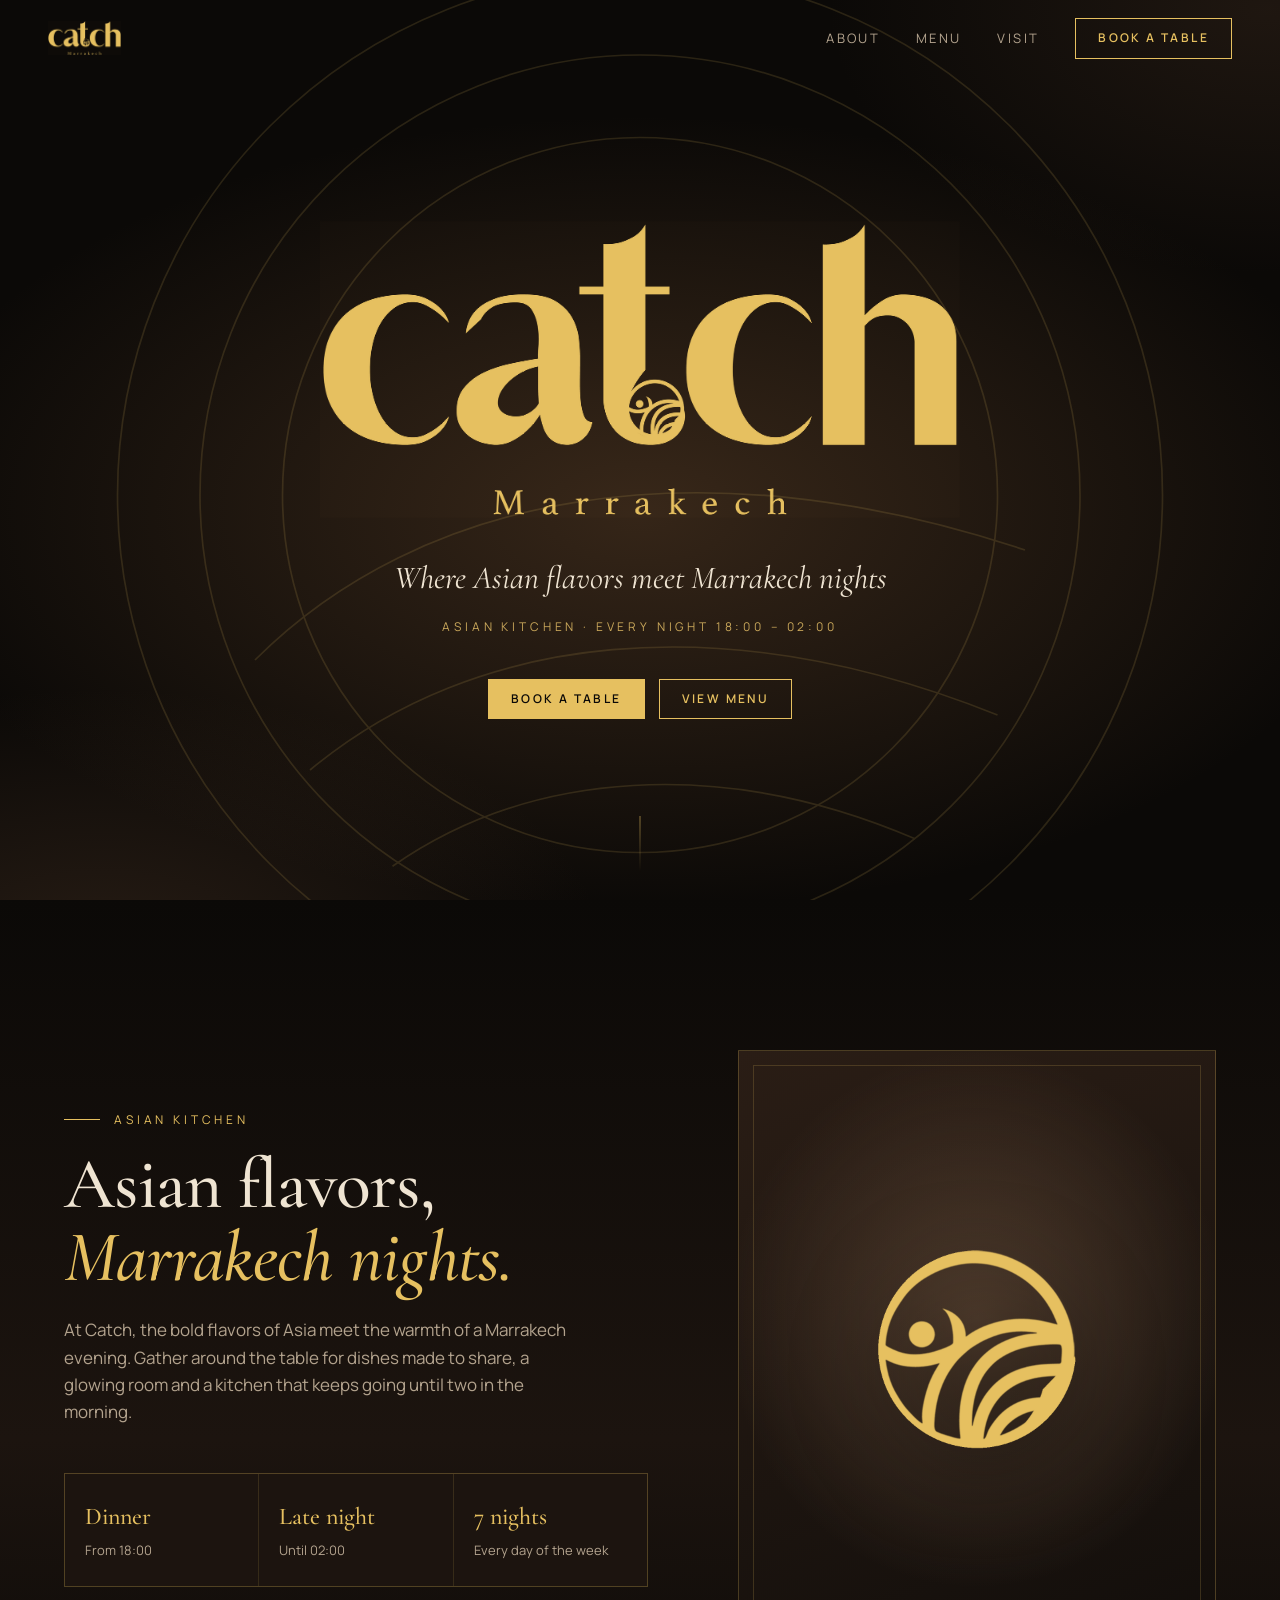
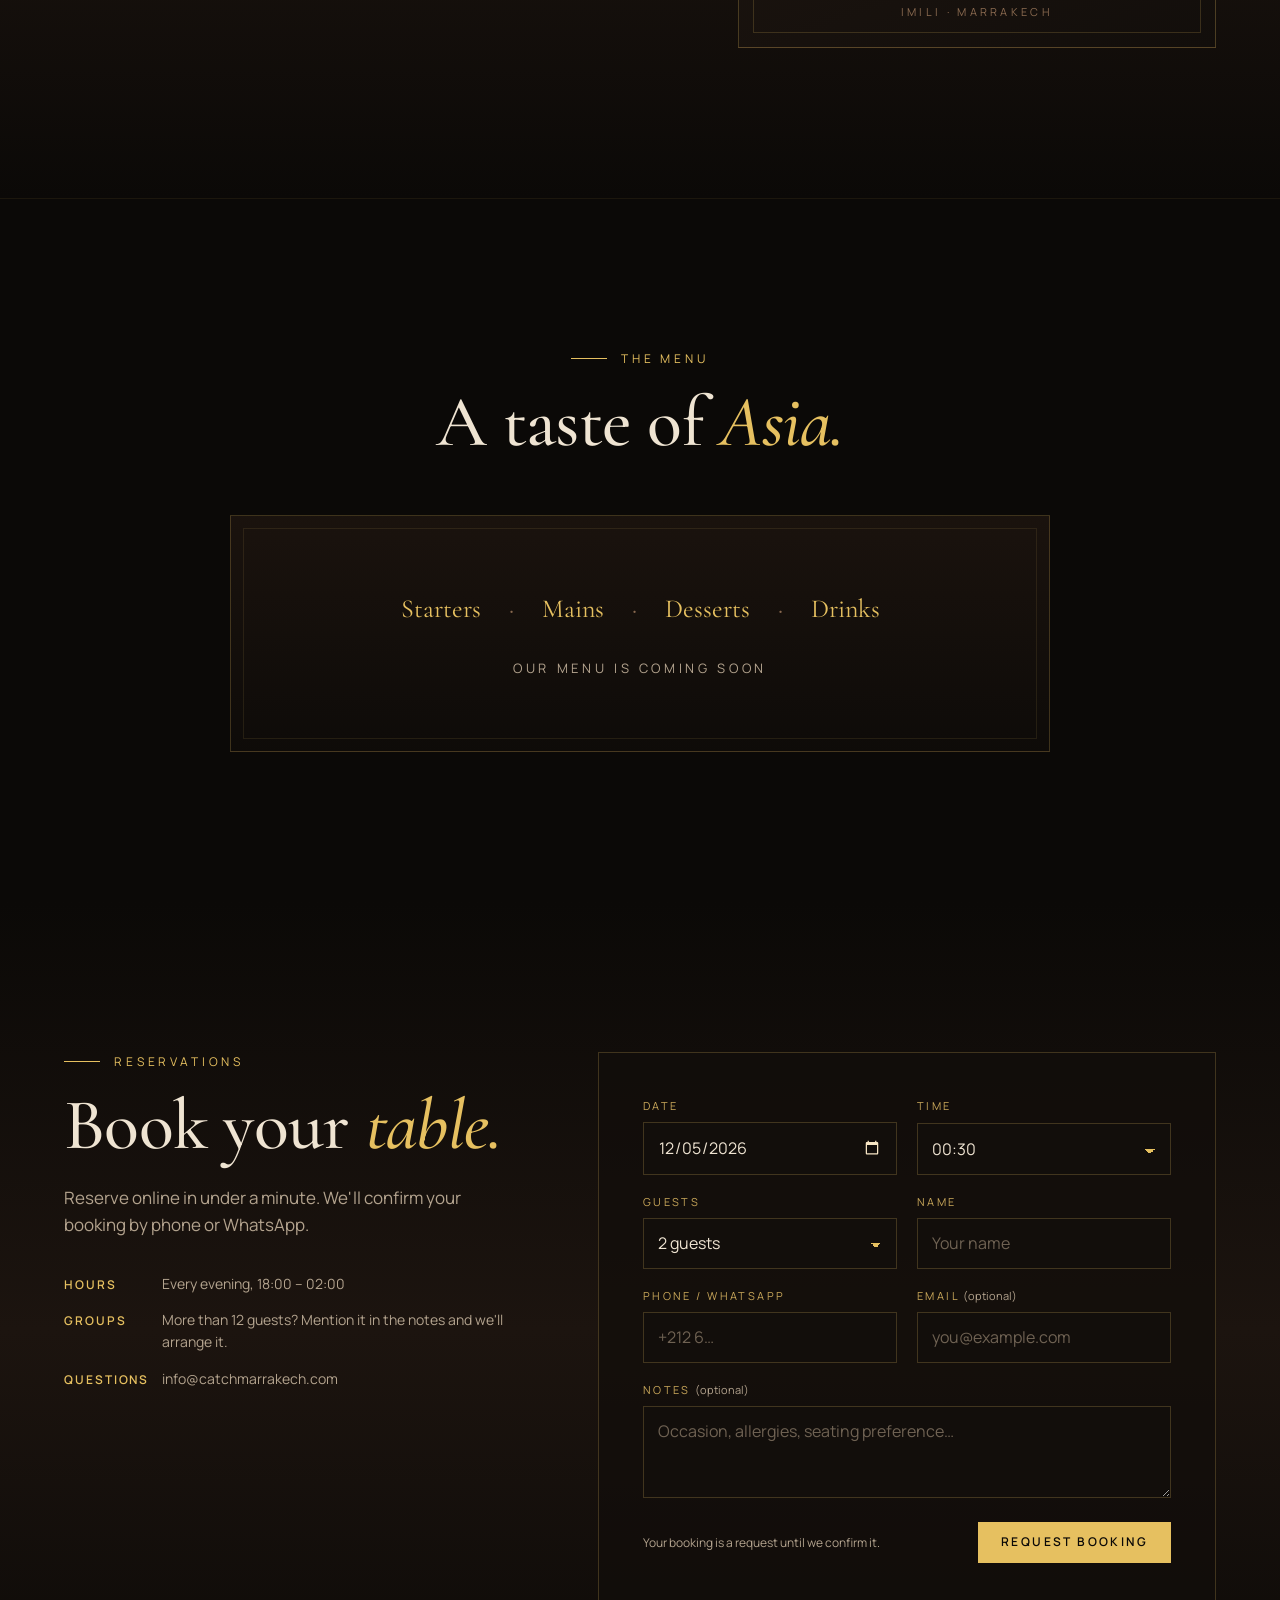
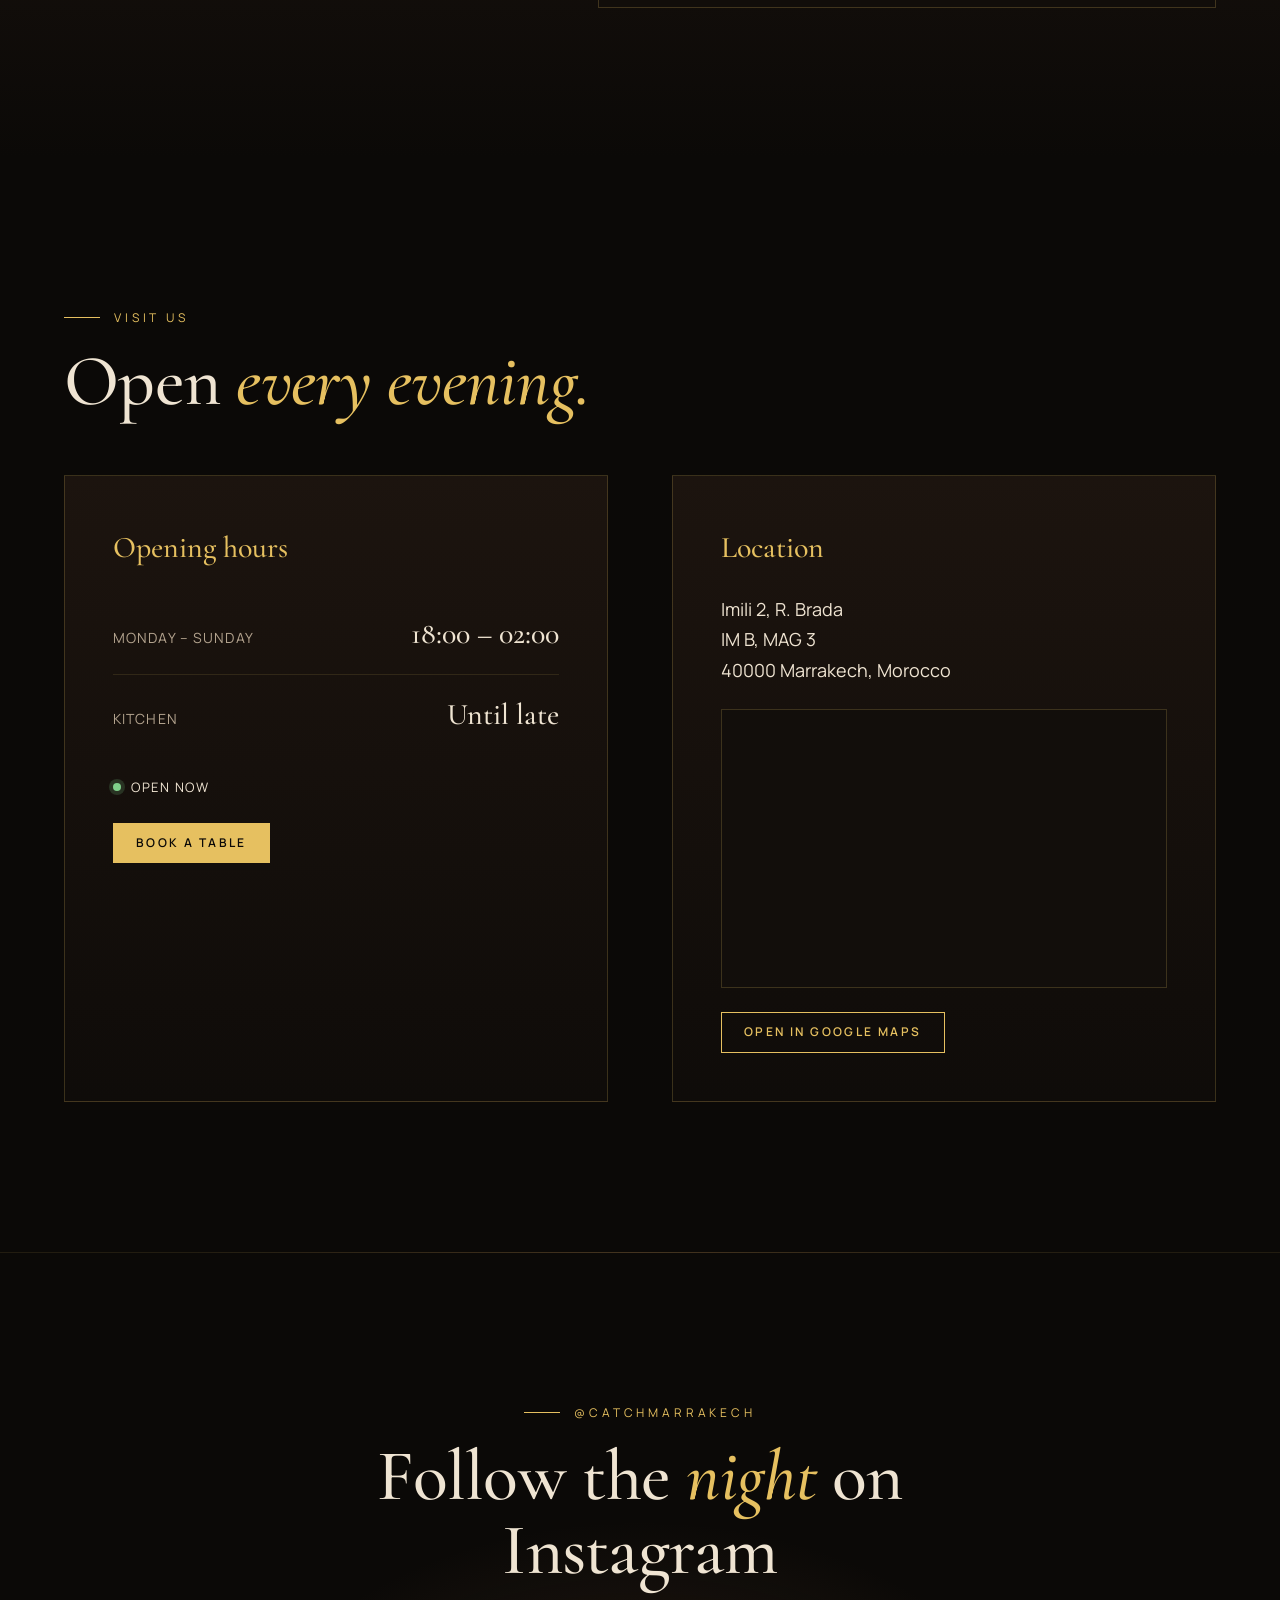
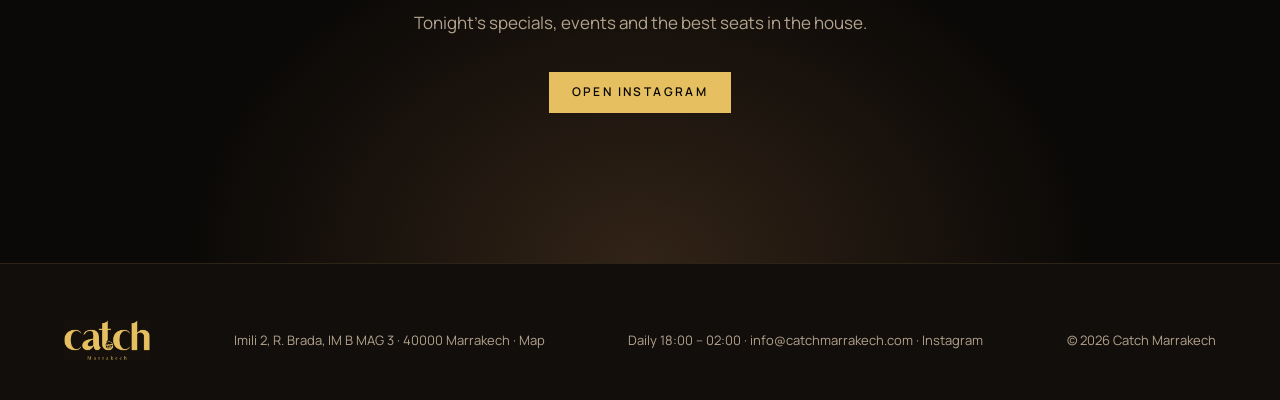
==== index.html @ 534572ae "Asian kitchen copy, menu section, reservations and admin page" ====
<!doctype html>
<html lang="en">
<head>
<meta charset="utf-8">
<meta name="viewport" content="width=device-width, initial-scale=1">
<title>Catch Marrakech · Asian Kitchen</title>
<meta name="description" content="Catch Marrakech: Asian kitchen in Marrakech. Where Asian flavors meet Marrakech nights. Open every evening 18:00 – 02:00. Book your table online.">
<link rel="canonical" href="https://www.catchmarrakech.com/">
<link rel="icon" type="image/png" href="icon.png">
<meta property="og:title" content="Catch Marrakech · Asian Kitchen">
<meta property="og:description" content="Where Asian flavors meet Marrakech nights. Open every evening 18:00 – 02:00.">
<meta property="og:image" content="https://www.catchmarrakech.com/og.jpg">
<meta property="og:url" content="https://www.catchmarrakech.com/">
<meta name="theme-color" content="#0b0907">
<link rel="preconnect" href="https://fonts.googleapis.com">
<link rel="preconnect" href="https://fonts.gstatic.com" crossorigin>
<link href="https://fonts.googleapis.com/css2?family=Cormorant+Garamond:ital,wght@0,400;0,500;0,600;1,400&family=Manrope:wght@400;500;600&display=swap" rel="stylesheet">
<script type="application/ld+json">
{
  "@context": "https://schema.org",
  "@type": "Restaurant",
  "name": "Catch Marrakech",
  "slogan": "Where Asian flavors meet Marrakech nights",
  "servesCuisine": "Asian",
  "acceptsReservations": "https://www.catchmarrakech.com/#reserve",
  "url": "https://www.catchmarrakech.com",
  "image": "https://www.catchmarrakech.com/og.jpg",
  "email": "info@catchmarrakech.com",
  "hasMap": "https://maps.app.goo.gl/BqxYbUBCXpp8ehJy6",
  "address": {
    "@type": "PostalAddress",
    "streetAddress": "Imili 2, R. Brada, IM B, MAG 3",
    "postalCode": "40000",
    "addressLocality": "Marrakech",
    "addressCountry": "MA"
  },
  "geo": { "@type": "GeoCoordinates", "latitude": 31.630962, "longitude": -8.0042036 },
  "openingHoursSpecification": [{
    "@type": "OpeningHoursSpecification",
    "dayOfWeek": ["Monday","Tuesday","Wednesday","Thursday","Friday","Saturday","Sunday"],
    "opens": "18:00",
    "closes": "02:00"
  }],
  "sameAs": ["https://www.instagram.com/catchmarrakech/"]
}
</script>
<style>
  :root{
    --black:#0b0907;
    --ink:#120e0b;
    --brown-900:#1c140f;
    --brown-800:#2a1d15;
    --brown-600:#5a3f2c;
    --brown-400:#8a6a50;
    --gold:#e6c060;
    --gold-soft:#c9a75a;
    --cream:#efe4d2;
    --muted:#b3a38e;
    --danger:#e08a6e;
    --serif:"Cormorant Garamond", Georgia, serif;
    --sans:"Manrope", system-ui, -apple-system, Segoe UI, sans-serif;
  }
  *{box-sizing:border-box;margin:0;padding:0}
  html{scroll-behavior:smooth}
  body{background:var(--black);color:var(--cream);font-family:var(--sans);font-size:16px;line-height:1.6;-webkit-font-smoothing:antialiased;overflow-x:hidden}
  a{color:inherit;text-decoration:none}
  img{display:block;max-width:100%}

  /* ---------- nav ---------- */
  .nav{position:fixed;inset:0 0 auto 0;z-index:20;display:flex;align-items:center;justify-content:space-between;padding:18px clamp(16px,4vw,48px);transition:background .4s,padding .4s,border-color .4s;border-bottom:1px solid transparent}
  .nav.scrolled{background:rgba(11,9,7,.88);backdrop-filter:blur(10px);-webkit-backdrop-filter:blur(10px);padding-block:12px;border-color:rgba(230,192,96,.12)}
  .nav__logo img{height:34px;width:auto;opacity:0;transform:translateY(-4px);transition:opacity .4s,transform .4s}
  .nav.scrolled .nav__logo img{opacity:1;transform:none}
  .nav__links{display:flex;gap:clamp(18px,3vw,36px);align-items:center;font-size:13px;letter-spacing:.18em;text-transform:uppercase}
  .nav__links a:not(.btn){color:var(--muted);transition:color .2s}
  .nav__links a:not(.btn):hover{color:var(--gold)}
  .btn{display:inline-flex;align-items:center;justify-content:center;gap:10px;border:1px solid var(--gold);color:var(--gold);background:transparent;padding:11px 22px;font:600 12px/1.4 var(--sans);letter-spacing:.2em;text-transform:uppercase;cursor:pointer;transition:background .25s,color .25s,opacity .25s}
  .btn:hover{background:var(--gold);color:var(--black)}
  .btn--solid{background:var(--gold);color:var(--black)}
  .btn--solid:hover{background:transparent;color:var(--gold)}
  .btn[disabled]{opacity:.5;cursor:wait}

  /* ---------- hero ---------- */
  .hero{position:relative;min-height:100svh;display:grid;place-items:center;text-align:center;padding:120px 16px 80px;isolation:isolate;overflow:hidden}
  .hero::before{content:"";position:absolute;inset:-20%;z-index:-2;
    background:
      radial-gradient(60% 45% at 50% 55%, rgba(122,84,52,.38), transparent 70%),
      radial-gradient(40% 30% at 20% 90%, rgba(90,63,44,.35), transparent 70%),
      radial-gradient(35% 30% at 85% 15%, rgba(90,63,44,.25), transparent 70%),
      var(--black)}
  .hero__rings{position:absolute;z-index:-1;width:min(1100px,160vw);aspect-ratio:1;left:50%;top:55%;transform:translate(-50%,-50%);opacity:.14}
  .hero__logo{width:min(640px,86vw);height:auto;margin-inline:auto;animation:rise 1.4s cubic-bezier(.2,.7,.2,1) both}
  .hero__tag{margin-top:34px;font-family:var(--serif);font-style:italic;font-size:clamp(22px,3.4vw,32px);color:var(--cream);opacity:.9;animation:rise 1.4s .25s cubic-bezier(.2,.7,.2,1) both}
  .hero__meta{margin-top:14px;font-size:12px;letter-spacing:.32em;text-transform:uppercase;color:var(--gold-soft);animation:rise 1.4s .4s cubic-bezier(.2,.7,.2,1) both}
  .hero__cta{margin-top:42px;display:flex;gap:14px;justify-content:center;flex-wrap:wrap;animation:rise 1.4s .55s cubic-bezier(.2,.7,.2,1) both}
  .hero__scroll{position:absolute;bottom:28px;left:50%;transform:translateX(-50%);width:1px;height:56px;background:linear-gradient(var(--gold),transparent);opacity:.6;animation:drip 2.4s ease-in-out infinite}
  @keyframes rise{from{opacity:0;transform:translateY(18px)}to{opacity:1;transform:none}}
  @keyframes drip{0%,100%{transform:translateX(-50%) scaleY(.4);transform-origin:top}50%{transform:translateX(-50%) scaleY(1)}}

  /* ---------- sections ---------- */
  section{padding:clamp(80px,12vw,150px) clamp(16px,5vw,64px)}
  .wrap{max-width:1160px;margin-inline:auto}
  .eyebrow{display:flex;align-items:center;gap:14px;font-size:12px;letter-spacing:.32em;text-transform:uppercase;color:var(--gold)}
  .eyebrow::before{content:"";width:36px;height:1px;background:var(--gold)}
  .center{text-align:center}
  .center .eyebrow{justify-content:center}
  .center .lead{margin-inline:auto}
  h2{font-family:var(--serif);font-weight:500;font-size:clamp(40px,6vw,72px);line-height:1.02;letter-spacing:-.01em;color:var(--cream);margin-top:18px}
  h2 em{color:var(--gold);font-style:italic}
  .lead{color:var(--muted);font-size:17px;max-width:52ch;margin-top:22px}

  /* about */
  .about{background:linear-gradient(180deg,var(--black),var(--brown-900) 60%,var(--black))}
  .about__grid{display:grid;grid-template-columns:1.1fr .9fr;gap:clamp(40px,7vw,100px);align-items:center}
  .about__art{position:relative;aspect-ratio:4/5;border:1px solid rgba(230,192,96,.25);background:
      radial-gradient(70% 60% at 50% 45%, rgba(138,106,80,.45), transparent 75%),
      linear-gradient(160deg,var(--brown-800),var(--ink));display:grid;place-items:center;overflow:hidden}
  .about__art::after{content:"";position:absolute;inset:14px;border:1px solid rgba(230,192,96,.18)}
  .about__art img{width:42%;filter:drop-shadow(0 20px 40px rgba(0,0,0,.5))}
  .about__art span{position:absolute;bottom:26px;font-size:11px;letter-spacing:.3em;text-transform:uppercase;color:var(--brown-400)}
  .pillars{display:grid;grid-template-columns:repeat(3,1fr);gap:1px;margin-top:48px;background:rgba(230,192,96,.15);border:1px solid rgba(230,192,96,.15)}
  .pillar{background:var(--brown-900);padding:24px 20px}
  .pillar b{display:block;font-family:var(--serif);font-weight:500;font-size:24px;color:var(--gold)}
  .pillar small{font-size:13px;color:var(--muted)}

  /* menu */
  .menu{border-top:1px solid rgba(230,192,96,.08)}
  .menu__board{margin:56px auto 0;max-width:820px;border:1px solid rgba(230,192,96,.22);padding:clamp(36px,6vw,72px) clamp(20px,5vw,64px);position:relative;background:linear-gradient(180deg,rgba(42,29,21,.5),rgba(18,14,11,.5))}
  .menu__board::before{content:"";position:absolute;inset:12px;border:1px solid rgba(230,192,96,.1);pointer-events:none}
  .menu__cats{display:flex;flex-wrap:wrap;justify-content:center;gap:10px 28px;font-family:var(--serif);font-size:clamp(20px,2.4vw,26px);color:var(--gold)}
  .menu__cats span:not(:last-child)::after{content:"·";margin-left:28px;color:var(--brown-400)}
  .menu__soon{margin-top:28px;font-size:13px;letter-spacing:.28em;text-transform:uppercase;color:var(--muted)}
  #menu-items:empty{display:none}

  /* reserve */
  .reserve{background:linear-gradient(180deg,var(--black),var(--brown-900) 50%,var(--black))}
  .reserve__grid{display:grid;grid-template-columns:.85fr 1.15fr;gap:clamp(40px,6vw,90px);align-items:start}
  .reserve__notes{margin-top:34px;display:grid;gap:14px;font-size:14px;color:var(--muted)}
  .reserve__notes div{display:flex;gap:12px;align-items:baseline}
  .reserve__notes b{color:var(--gold);font-weight:600;min-width:86px;font-size:12px;letter-spacing:.16em;text-transform:uppercase}
  form.book{border:1px solid rgba(230,192,96,.22);background:rgba(18,14,11,.7);padding:clamp(24px,4vw,44px);display:grid;grid-template-columns:repeat(2,1fr);gap:18px 20px}
  .field{display:grid;gap:8px}
  .field--full{grid-column:1/-1}
  .field label{font-size:11px;letter-spacing:.22em;text-transform:uppercase;color:var(--gold-soft)}
  .field input,.field select,.field textarea{width:100%;background:var(--ink);border:1px solid rgba(230,192,96,.22);color:var(--cream);font:400 16px/1.4 var(--sans);padding:13px 14px;border-radius:0;appearance:none;-webkit-appearance:none;transition:border-color .2s}
  .field select{background-image:linear-gradient(45deg,transparent 50%,var(--gold) 50%),linear-gradient(135deg,var(--gold) 50%,transparent 50%);background-position:calc(100% - 20px) 55%,calc(100% - 15px) 55%;background-size:5px 5px;background-repeat:no-repeat;padding-right:40px}
  .field input:focus,.field select:focus,.field textarea:focus{outline:none;border-color:var(--gold)}
  .field textarea{min-height:92px;resize:vertical}
  .field input::placeholder,.field textarea::placeholder{color:#6f6253}
  input[type=date]::-webkit-calendar-picker-indicator{filter:invert(.8) sepia(.6)}
  .hp{position:absolute;left:-9999px;width:1px;height:1px;overflow:hidden}
  .book__foot{grid-column:1/-1;display:flex;flex-wrap:wrap;gap:16px;align-items:center;justify-content:space-between;margin-top:6px}
  .book__foot small{color:var(--muted);font-size:12px;max-width:36ch}
  .msg{grid-column:1/-1;font-size:14px;padding:14px 16px;border:1px solid;display:none}
  .msg.err{display:block;color:var(--danger);border-color:rgba(224,138,110,.4);background:rgba(224,138,110,.06)}
  .done{border:1px solid rgba(230,192,96,.3);background:rgba(18,14,11,.7);padding:clamp(28px,5vw,56px);text-align:center;display:none}
  .done h3{font-family:var(--serif);font-weight:500;font-size:clamp(30px,4vw,42px);color:var(--gold)}
  .done p{color:var(--muted);margin-top:14px}
  .done .ref{display:inline-block;margin-top:22px;font-size:12px;letter-spacing:.24em;text-transform:uppercase;color:var(--cream);border:1px solid rgba(230,192,96,.3);padding:8px 14px}
  .done .btn{margin-top:28px}

  /* hours + visit */
  .visit__grid{display:grid;grid-template-columns:1fr 1fr;gap:clamp(32px,5vw,64px);margin-top:56px}
  .card{border:1px solid rgba(230,192,96,.2);background:linear-gradient(180deg,rgba(42,29,21,.55),rgba(18,14,11,.55));padding:clamp(28px,4vw,48px)}
  .card h3{font-family:var(--serif);font-weight:500;font-size:30px;color:var(--gold);margin-bottom:22px}
  .hours{display:flex;align-items:baseline;justify-content:space-between;gap:16px;padding-block:16px;border-bottom:1px solid rgba(230,192,96,.12)}
  .hours:last-of-type{border-bottom:0}
  .hours span{color:var(--muted);font-size:14px;letter-spacing:.08em;text-transform:uppercase}
  .hours strong{white-space:nowrap;font-family:var(--serif);font-size:30px;font-weight:500;color:var(--cream)}
  .status{display:inline-flex;align-items:center;gap:10px;margin-top:22px;font-size:13px;letter-spacing:.12em;text-transform:uppercase;color:var(--muted)}
  .status i{width:8px;height:8px;border-radius:50%;background:var(--brown-400)}
  .status.open i{background:#7fcf8a;box-shadow:0 0 0 4px rgba(127,207,138,.18)}
  .status.open{color:var(--cream)}
  address{font-style:normal;font-size:18px;line-height:1.7;color:var(--cream)}
  .map{margin-top:24px;aspect-ratio:16/10;border:1px solid rgba(230,192,96,.2);overflow:hidden;background:var(--ink)}
  .map iframe{width:100%;height:100%;border:0;filter:grayscale(1) invert(.92) sepia(.35) contrast(.9)}
  .card .btn{margin-top:24px}

  /* instagram band */
  .insta{text-align:center;background:
      radial-gradient(50% 80% at 50% 100%, rgba(122,84,52,.35), transparent 70%),var(--black);border-top:1px solid rgba(230,192,96,.1)}
  .insta h2{margin-inline:auto;max-width:16ch}
  .insta .lead{margin-inline:auto}
  .insta .btn{margin-top:36px}

  /* footer */
  footer{padding:56px clamp(16px,5vw,64px) 40px;border-top:1px solid rgba(230,192,96,.12);background:var(--ink)}
  .foot{max-width:1160px;margin-inline:auto;display:flex;flex-wrap:wrap;gap:28px;align-items:center;justify-content:space-between}
  .foot img{height:40px;width:auto}
  .foot p{font-size:13px;color:var(--muted)}
  .foot a:hover{color:var(--gold)}

  /* reveal on scroll */
  .reveal{opacity:0;transform:translateY(24px);transition:opacity 1s cubic-bezier(.2,.7,.2,1),transform 1s cubic-bezier(.2,.7,.2,1)}
  .reveal.in{opacity:1;transform:none}
  @media (prefers-reduced-motion:reduce){*{animation:none!important;transition:none!important}.reveal{opacity:1;transform:none}}

  @media (max-width:860px){
    .about__grid,.visit__grid,.reserve__grid{grid-template-columns:1fr}
    .about__art{aspect-ratio:16/11;order:-1}
    .nav__links a:not(.btn){display:none}
  }
  @media (max-width:520px){
    .pillars{grid-template-columns:1fr}
    form.book{grid-template-columns:1fr}
    .hours strong{font-size:22px}.hours span{font-size:12px}
    .btn{padding:11px 18px}
    .menu__cats span:not(:last-child)::after{margin-left:14px}
    .menu__cats{gap:8px 14px}
  }
</style>
</head>
<body>

<header class="nav" id="nav">
  <a href="#top" class="nav__logo" aria-label="Catch Marrakech home"><img src="logo-sm.png" alt="Catch Marrakech"></a>
  <nav class="nav__links">
    <a href="#about">About</a>
    <a href="#menu">Menu</a>
    <a href="#visit">Visit</a>
    <a class="btn" href="#reserve">Book a table</a>
  </nav>
</header>

<main id="top">
  <section class="hero">
    <svg class="hero__rings" viewBox="0 0 400 400" aria-hidden="true">
      <g fill="none" stroke="#e6c060" stroke-width=".6">
        <circle cx="200" cy="200" r="190"/><circle cx="200" cy="200" r="160"/><circle cx="200" cy="200" r="130"/>
        <path d="M60 260c60-60 160-80 280-40M80 300c60-50 150-60 250-20M110 335c50-35 120-40 190-10"/>
      </g>
    </svg>
    <div>
      <h1><img class="hero__logo" src="logo.png" alt="Catch Marrakech" width="1200" height="558"></h1>
      <p class="hero__tag">Where Asian flavors meet Marrakech nights</p>
      <p class="hero__meta">Asian kitchen · Every night 18:00 – 02:00</p>
      <div class="hero__cta">
        <a class="btn btn--solid" href="#reserve">Book a table</a>
        <a class="btn" href="#menu">View menu</a>
      </div>
    </div>
    <span class="hero__scroll" aria-hidden="true"></span>
  </section>

  <section class="about" id="about">
    <div class="wrap about__grid">
      <div class="reveal">
        <p class="eyebrow">Asian kitchen</p>
        <h2>Asian flavors,<br><em>Marrakech nights.</em></h2>
        <p class="lead">At Catch, the bold flavors of Asia meet the warmth of a Marrakech evening. Gather around the table for dishes made to share, a glowing room and a kitchen that keeps going until two in the morning.</p>
        <div class="pillars">
          <div class="pillar"><b>Dinner</b><small>From 18:00</small></div>
          <div class="pillar"><b>Late night</b><small>Until 02:00</small></div>
          <div class="pillar"><b>7 nights</b><small>Every day of the week</small></div>
        </div>
      </div>
      <div class="about__art reveal" aria-hidden="true">
        <img src="icon-cut.png" alt="">
        <span>Imili · Marrakech</span>
      </div>
    </div>
  </section>

  <section class="menu" id="menu">
    <div class="wrap center reveal">
      <p class="eyebrow">The menu</p>
      <h2>A taste of <em>Asia.</em></h2>
      <div class="menu__board">
        <!-- Menu items go here later -->
        <div id="menu-items"></div>
        <div class="menu__cats" aria-hidden="true"><span>Starters</span><span>Mains</span><span>Desserts</span><span>Drinks</span></div>
        <p class="menu__soon">Our menu is coming soon</p>
      </div>
    </div>
  </section>

  <section class="reserve" id="reserve">
    <div class="wrap reserve__grid">
      <div class="reveal">
        <p class="eyebrow">Reservations</p>
        <h2>Book your <em>table.</em></h2>
        <p class="lead">Reserve online in under a minute. We'll confirm your booking by phone or WhatsApp.</p>
        <div class="reserve__notes">
          <div><b>Hours</b><span>Every evening, 18:00 – 02:00</span></div>
          <div><b>Groups</b><span>More than 12 guests? Mention it in the notes and we'll arrange it.</span></div>
          <div><b>Questions</b><span><a href="mailto:info@catchmarrakech.com">info@catchmarrakech.com</a></span></div>
        </div>
      </div>
      <div class="reveal">
        <form class="book" id="book" novalidate>
          <div class="field">
            <label for="f-date">Date</label>
            <input id="f-date" name="date" type="date" required>
          </div>
          <div class="field">
            <label for="f-time">Time</label>
            <select id="f-time" name="time" required></select>
          </div>
          <div class="field">
            <label for="f-guests">Guests</label>
            <select id="f-guests" name="guests" required></select>
          </div>
          <div class="field">
            <label for="f-name">Name</label>
            <input id="f-name" name="name" type="text" autocomplete="name" maxlength="80" required placeholder="Your name">
          </div>
          <div class="field">
            <label for="f-phone">Phone / WhatsApp</label>
            <input id="f-phone" name="phone" type="tel" autocomplete="tel" maxlength="30" required placeholder="+212 6…">
          </div>
          <div class="field">
            <label for="f-email">Email <span style="text-transform:none;letter-spacing:0;color:var(--muted)">(optional)</span></label>
            <input id="f-email" name="email" type="email" autocomplete="email" maxlength="120" placeholder="you@example.com">
          </div>
          <div class="field field--full">
            <label for="f-notes">Notes <span style="text-transform:none;letter-spacing:0;color:var(--muted)">(optional)</span></label>
            <textarea id="f-notes" name="notes" maxlength="500" placeholder="Occasion, allergies, seating preference…"></textarea>
          </div>
          <div class="hp" aria-hidden="true"><label>Website <input name="website" tabindex="-1" autocomplete="off"></label></div>
          <p class="msg" id="book-msg" role="alert"></p>
          <div class="book__foot">
            <small>Your booking is a request until we confirm it.</small>
            <button class="btn btn--solid" type="submit" id="book-btn">Request booking</button>
          </div>
        </form>
        <div class="done" id="book-done" role="status">
          <h3>Thank you!</h3>
          <p id="done-text">We've received your request and will confirm shortly.</p>
          <span class="ref" id="done-ref"></span><br>
          <button class="btn" type="button" id="book-again">Make another booking</button>
        </div>
      </div>
    </div>
  </section>

  <section class="visit" id="visit">
    <div class="wrap">
      <div class="reveal">
        <p class="eyebrow">Visit us</p>
        <h2>Open <em>every evening.</em></h2>
      </div>
      <div class="visit__grid">
        <div class="card reveal">
          <h3>Opening hours</h3>
          <div class="hours"><span>Monday – Sunday</span><strong>18:00 – 02:00</strong></div>
          <div class="hours"><span>Kitchen</span><strong>Until late</strong></div>
          <p class="status" id="status"><i></i><span>Opening hours in Marrakech time</span></p>
          <br><a class="btn btn--solid" href="#reserve">Book a table</a>
        </div>
        <div class="card reveal">
          <h3>Location</h3>
          <address>Imili 2, R. Brada<br>IM B, MAG 3<br>40000 Marrakech, Morocco</address>
          <div class="map">
            <iframe title="Map to Catch Marrakech" loading="lazy" referrerpolicy="no-referrer-when-downgrade"
              src="https://www.google.com/maps?q=31.630962,-8.0042036&z=17&output=embed"></iframe>
          </div>
          <a class="btn" href="https://maps.app.goo.gl/BqxYbUBCXpp8ehJy6" target="_blank" rel="noopener">Open in Google Maps</a>
        </div>
      </div>
    </div>
  </section>

  <section class="insta">
    <div class="wrap reveal">
      <p class="eyebrow" style="justify-content:center">@catchmarrakech</p>
      <h2>Follow the <em>night</em> on Instagram</h2>
      <p class="lead">Tonight's specials, events and the best seats in the house.</p>
      <a class="btn btn--solid" href="https://www.instagram.com/catchmarrakech/" target="_blank" rel="noopener">Open Instagram</a>
    </div>
  </section>
</main>

<footer>
  <div class="foot">
    <img src="logo-sm.png" alt="Catch Marrakech">
    <p>Imili 2, R. Brada, IM B MAG 3 · 40000 Marrakech · <a href="https://maps.app.goo.gl/BqxYbUBCXpp8ehJy6" target="_blank" rel="noopener">Map</a></p>
    <p>Daily 18:00 – 02:00 · <a href="mailto:info@catchmarrakech.com">info@catchmarrakech.com</a> · <a href="https://www.instagram.com/catchmarrakech/" target="_blank" rel="noopener">Instagram</a></p>
    <p>© <span id="year">2026</span> Catch Marrakech</p>
  </div>
</footer>

<script>
  // nav background on scroll
  const nav = document.getElementById('nav');
  const onScroll = () => nav.classList.toggle('scrolled', scrollY > 60);
  addEventListener('scroll', onScroll, {passive:true}); onScroll();

  // reveal on scroll
  const io = new IntersectionObserver(es => es.forEach(e => {
    if (e.isIntersecting) { e.target.classList.add('in'); io.unobserve(e.target); }
  }), {threshold:.12});
  document.querySelectorAll('.reveal').forEach(el => io.observe(el));

  // ---- Marrakech time helpers ----
  const TZ = 'Africa/Casablanca';
  function nowInMarrakech() {
    const p = Object.fromEntries(new Intl.DateTimeFormat('en-CA',{timeZone:TZ,year:'numeric',month:'2-digit',day:'2-digit',hour:'2-digit',minute:'2-digit',hourCycle:'h23'}).formatToParts(new Date()).map(x=>[x.type,x.value]));
    return { date:`${p.year}-${p.month}-${p.day}`, minutes:Number(p.hour)*60+Number(p.minute) };
  }
  function addDays(iso, n) {
    const d = new Date(iso + 'T12:00:00Z'); d.setUTCDate(d.getUTCDate() + n);
    return d.toISOString().slice(0,10);
  }

  // open / closed now (18:00–02:00)
  try {
    const h = Math.floor(nowInMarrakech().minutes / 60);
    const open = h >= 18 || h < 2;
    const s = document.getElementById('status');
    s.classList.toggle('open', open);
    s.querySelector('span').textContent = open ? 'Open now' : 'Closed now · opens at 18:00';
  } catch (e) {}

  // ---- reservation form ----
  // Slots: 18:00 → 01:00 every 30 min. Times after midnight belong to the evening of the chosen date.
  const SLOTS = []; for (let m = 18*60; m <= 25*60; m += 30) SLOTS.push(m);
  const fmt = m => String(Math.floor(m/60)%24).padStart(2,'0') + ':' + String(m%60).padStart(2,'0');

  const form = document.getElementById('book');
  const fDate = document.getElementById('f-date');
  const fTime = document.getElementById('f-time');
  const fGuests = document.getElementById('f-guests');
  const msg = document.getElementById('book-msg');
  const btn = document.getElementById('book-btn');

  for (let g = 1; g <= 12; g++) fGuests.add(new Option(g + (g === 1 ? ' guest' : ' guests'), g));
  fGuests.value = '2';

  // "Today's" evening: before 02:00 it is still last night's service
  function serviceToday() {
    const n = nowInMarrakech();
    return n.minutes < 120 ? { date: addDays(n.date, -1), minutes: n.minutes + 1440 } : n;
  }
  let pickedTime = false;
  fTime.addEventListener('change', () => { pickedTime = true; });
  function fillTimes() {
    const prev = pickedTime ? fTime.value : '';
    const st = serviceToday();
    fTime.innerHTML = '';
    SLOTS.filter(m => fDate.value !== st.date || m >= st.minutes + 30)
         .forEach(m => fTime.add(new Option(fmt(m), fmt(m))));
    if (!fTime.options.length) fTime.add(new Option('No more times today', ''));
    if ([...fTime.options].some(o => o.value === prev)) fTime.value = prev;
    else if ([...fTime.options].some(o => o.value === '20:00')) fTime.value = '20:00';
  }
  const st0 = serviceToday();
  fDate.min = st0.date;
  fDate.max = addDays(st0.date, 90);
  fDate.value = st0.minutes >= 25*60 - 30 ? addDays(st0.date, 1) : st0.date;
  fDate.addEventListener('change', fillTimes);
  fillTimes();

  function showErr(t) { msg.textContent = t; msg.className = 'msg err'; }

  form.addEventListener('submit', async (e) => {
    e.preventDefault();
    msg.className = 'msg';
    const data = Object.fromEntries(new FormData(form));
    if (!data.date || !data.time) return showErr('Please choose a date and time.');
    if (!data.name.trim()) return showErr('Please enter your name.');
    if (data.phone.replace(/\D/g,'').length < 8) return showErr('Please enter a valid phone number.');
    if (data.email && !/^[^\s@]+@[^\s@]+\.[^\s@]+$/.test(data.email)) return showErr('Please check your email address.');
    btn.disabled = true; btn.textContent = 'Sending…';
    try {
      const r = await fetch('/api/reserve', { method:'POST', headers:{'Content-Type':'application/json'}, body: JSON.stringify(data) });
      const j = await r.json().catch(() => ({}));
      if (!r.ok) throw new Error(j.error || 'Something went wrong. Please try again.');
      const nice = new Date(data.date + 'T12:00:00Z').toLocaleDateString('en-GB',{weekday:'long',day:'numeric',month:'long',timeZone:'UTC'});
      document.getElementById('done-text').textContent =
        `We've received your request for ${data.guests} ${data.guests === '1' ? 'guest' : 'guests'} on ${nice} at ${data.time}. We'll confirm shortly by phone or WhatsApp.`;
      document.getElementById('done-ref').textContent = 'Reference ' + j.ref;
      form.style.display = 'none';
      document.getElementById('book-done').style.display = 'block';
    } catch (err) {
      showErr(err.message || 'Could not send your booking. Please try again or message us on Instagram.');
    } finally {
      btn.disabled = false; btn.textContent = 'Request booking';
    }
  });
  document.getElementById('book-again').addEventListener('click', () => {
    form.reset(); pickedTime = false; fGuests.value = '2'; fDate.value = fDate.min; fillTimes();
    document.getElementById('book-done').style.display = 'none';
    form.style.display = '';
  });

  document.getElementById('year').textContent = new Date().getFullYear();
</script>
</body>
</html>
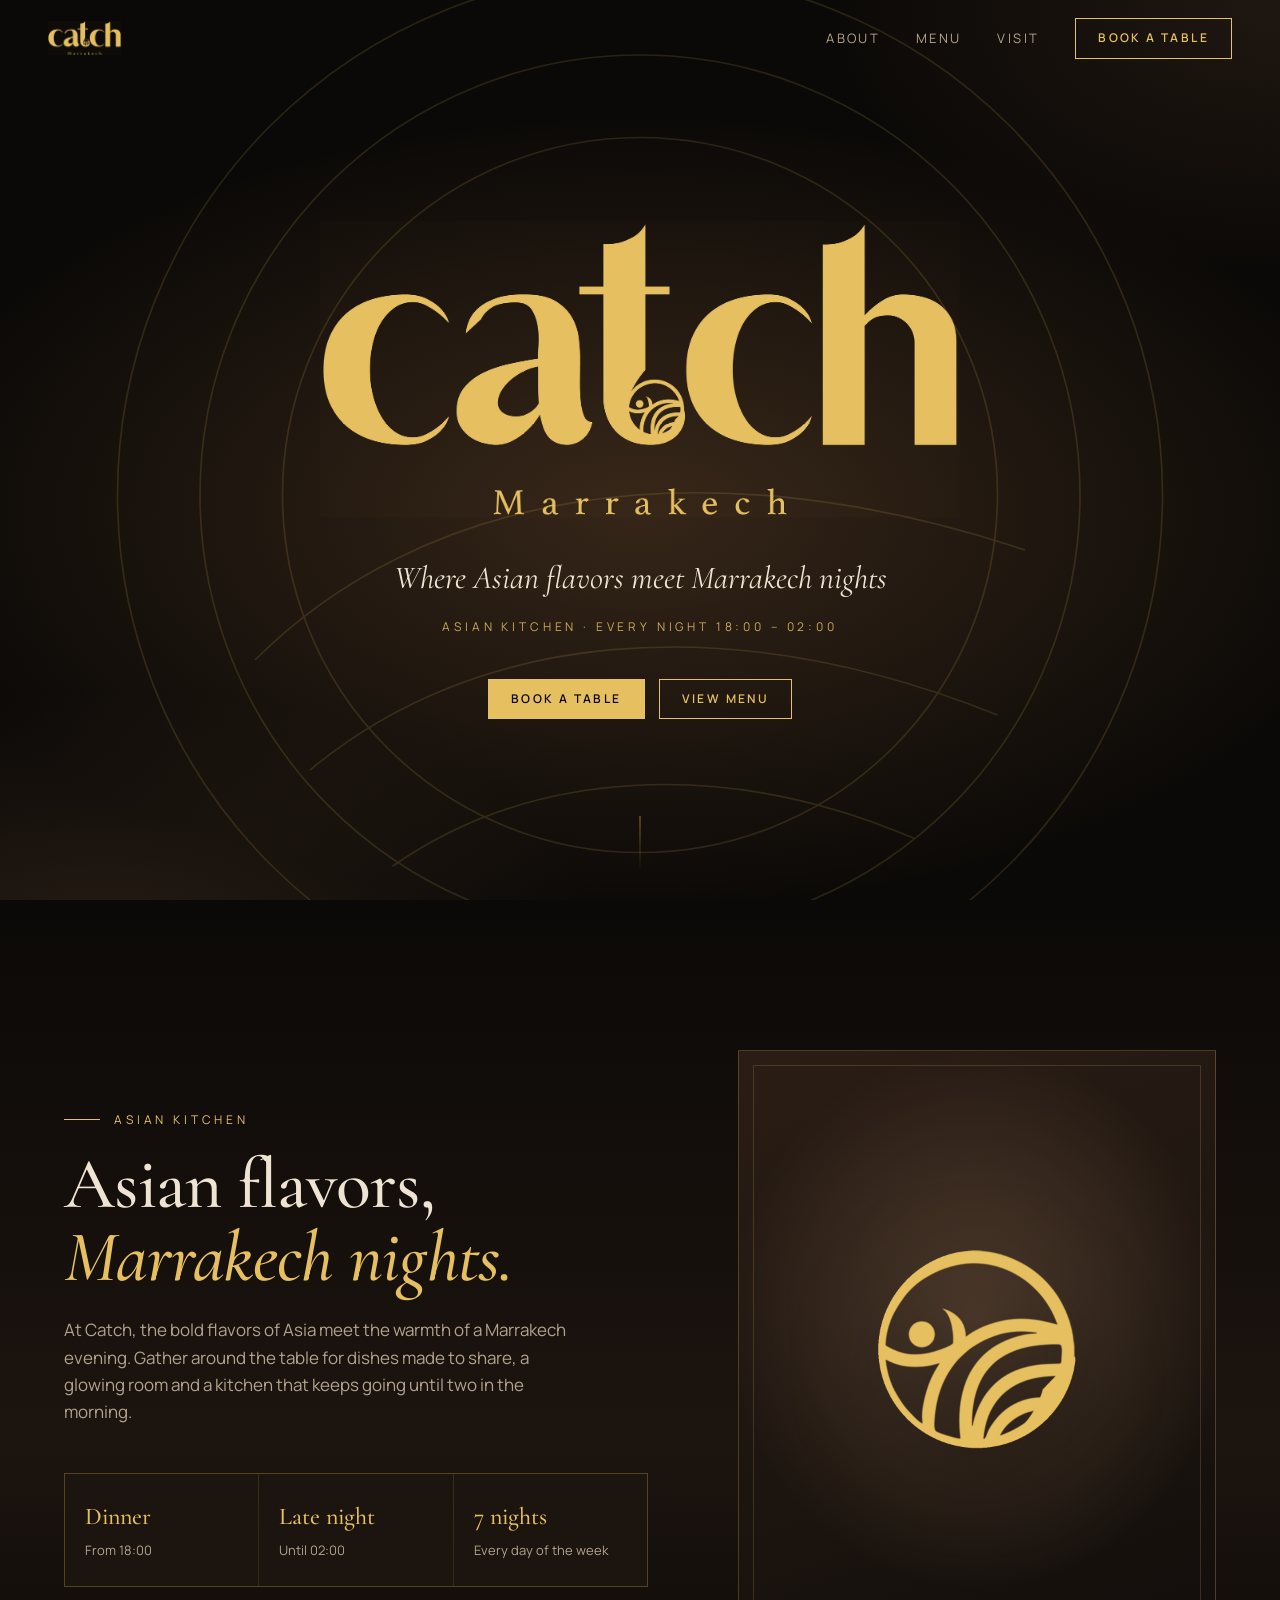
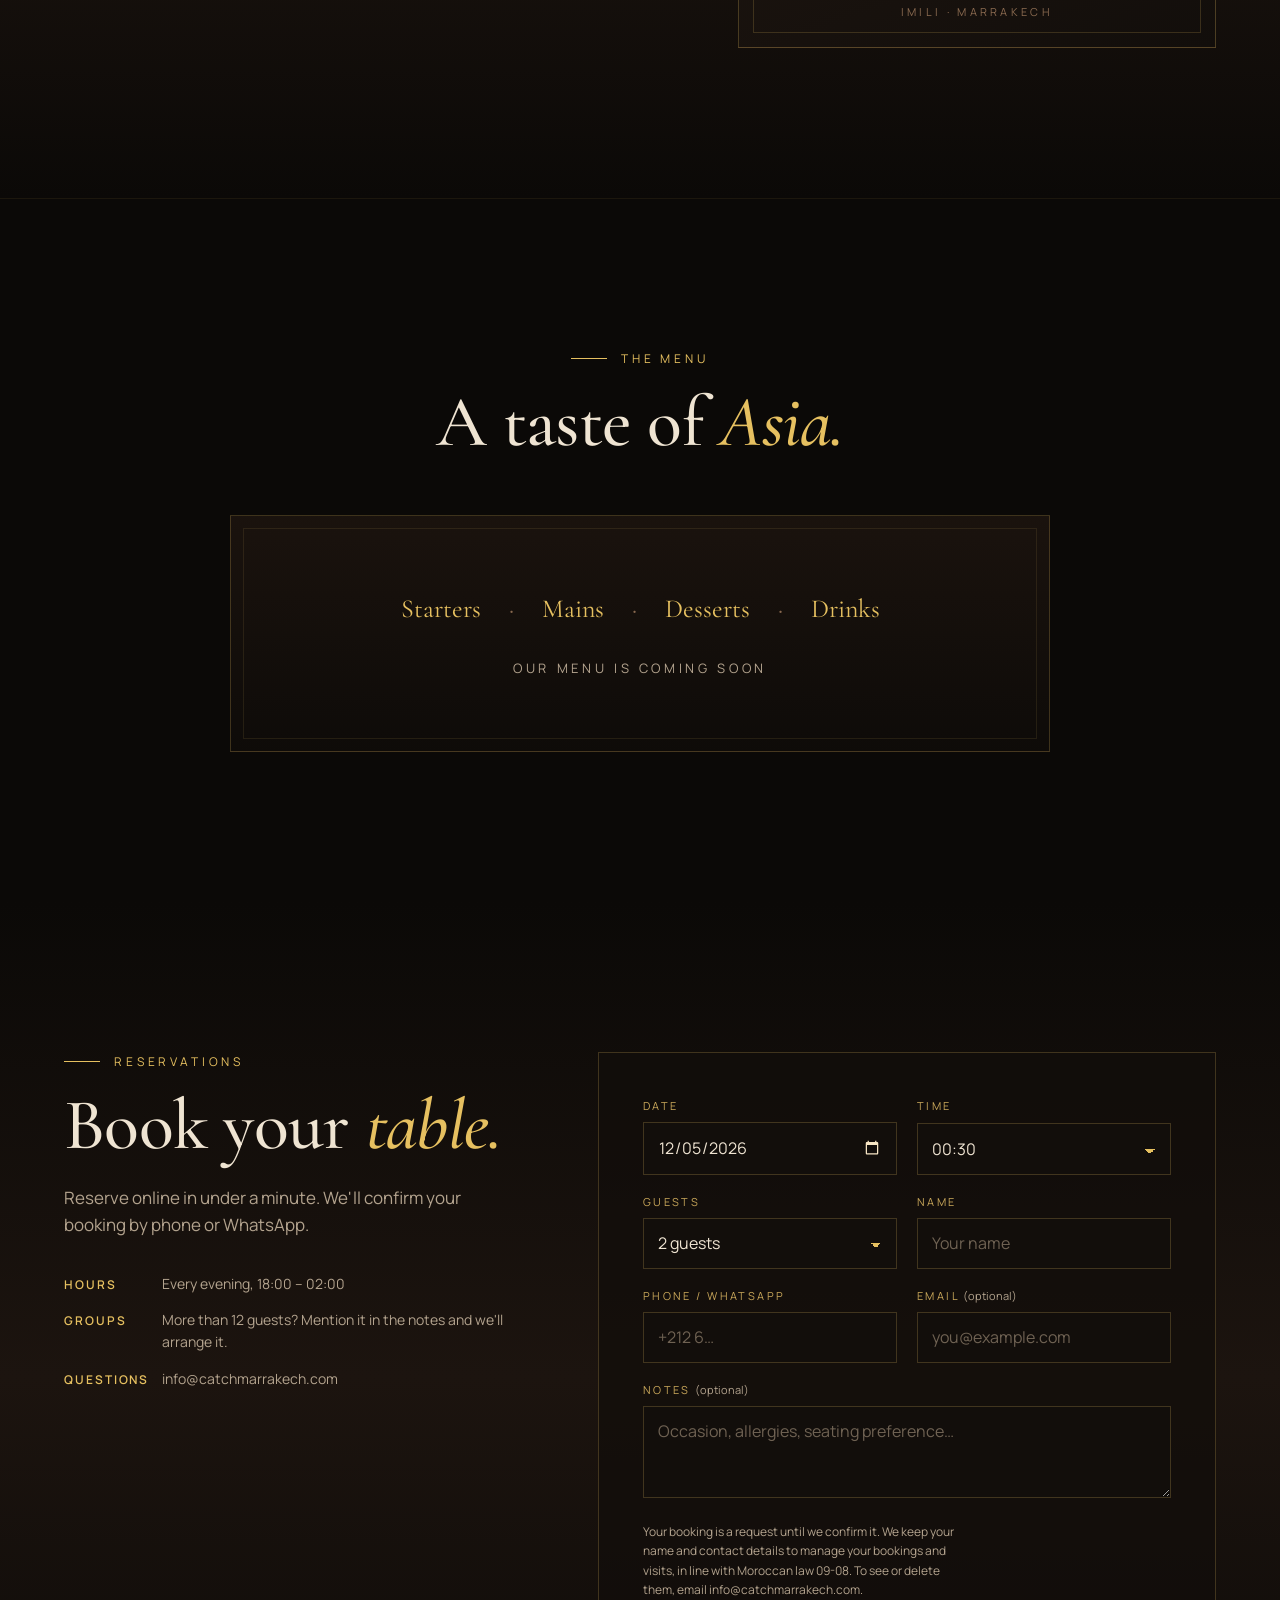
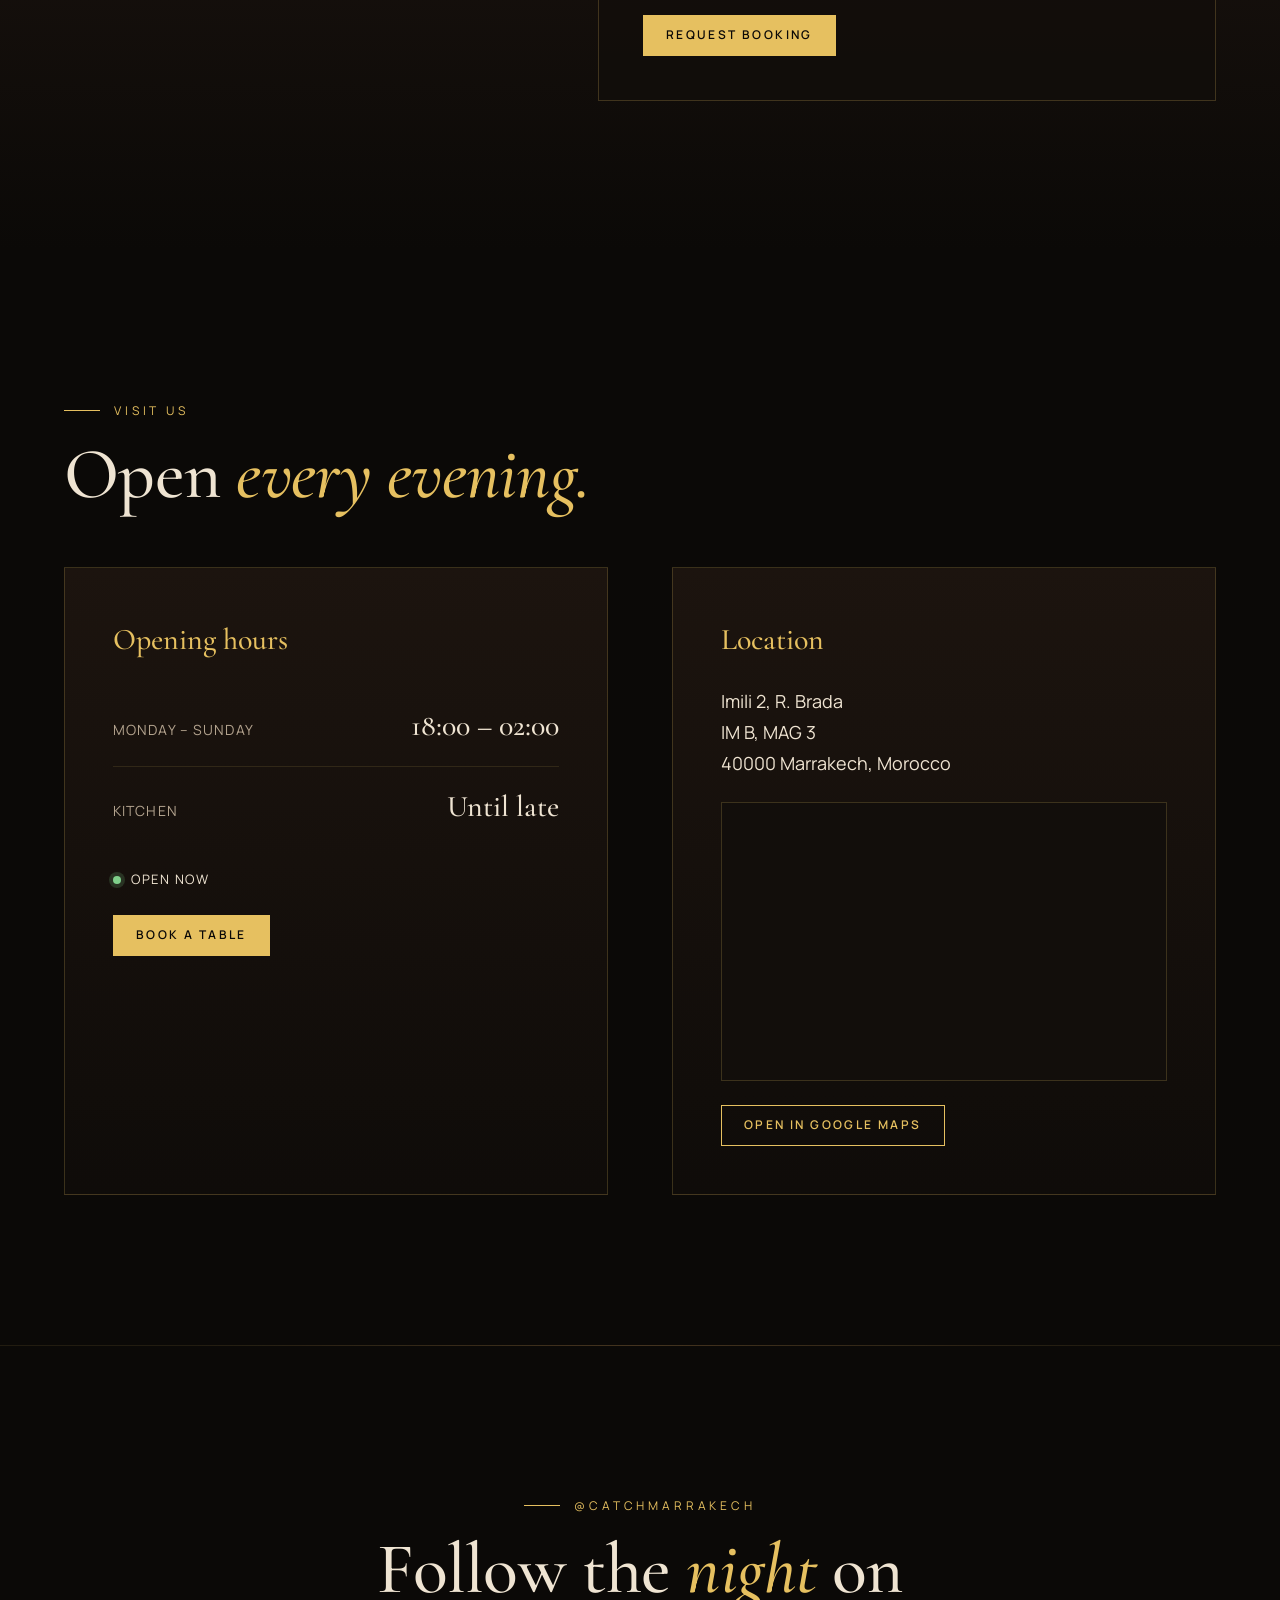
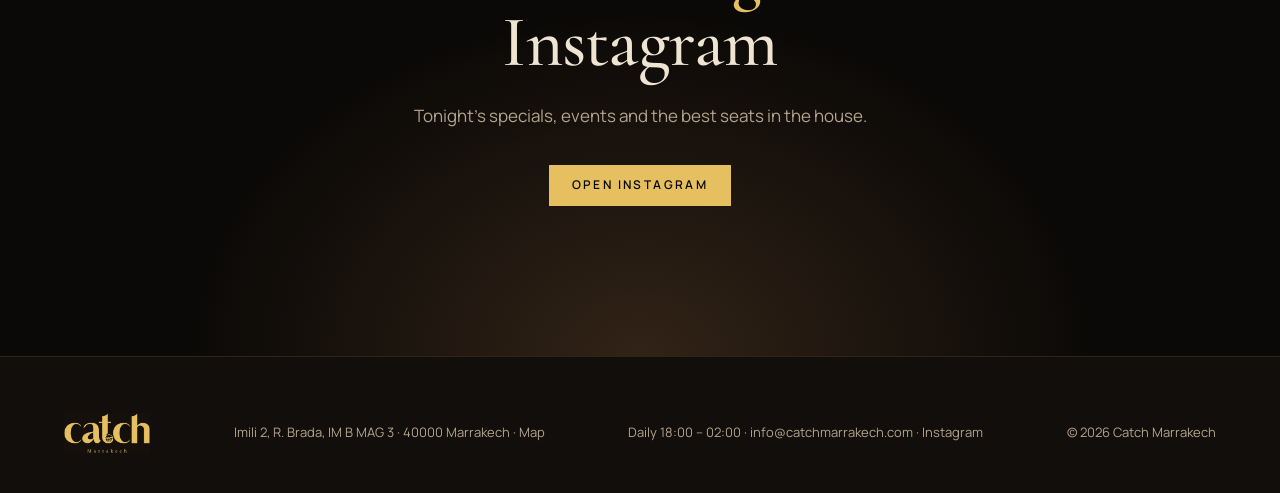
==== commit 728dcd89: "New Bookings page with guest profiles + privacy note" ====
--- a/index.html
+++ b/index.html
@@ -150,7 +150,7 @@
   input[type=date]::-webkit-calendar-picker-indicator{filter:invert(.8) sepia(.6)}
   .hp{position:absolute;left:-9999px;width:1px;height:1px;overflow:hidden}
   .book__foot{grid-column:1/-1;display:flex;flex-wrap:wrap;gap:16px;align-items:center;justify-content:space-between;margin-top:6px}
-  .book__foot small{color:var(--muted);font-size:12px;max-width:36ch}
+  .book__foot small{color:var(--muted);font-size:12px;max-width:46ch}
   .msg{grid-column:1/-1;font-size:14px;padding:14px 16px;border:1px solid;display:none}
   .msg.err{display:block;color:var(--danger);border-color:rgba(224,138,110,.4);background:rgba(224,138,110,.06)}
   .done{border:1px solid rgba(230,192,96,.3);background:rgba(18,14,11,.7);padding:clamp(28px,5vw,56px);text-align:center;display:none}
@@ -319,7 +319,7 @@
           <div class="hp" aria-hidden="true"><label>Website <input name="website" tabindex="-1" autocomplete="off"></label></div>
           <p class="msg" id="book-msg" role="alert"></p>
           <div class="book__foot">
-            <small>Your booking is a request until we confirm it.</small>
+            <small>Your booking is a request until we confirm it. We keep your name and contact details to manage your bookings and visits, in line with Moroccan law 09-08. To see or delete them, email info@catchmarrakech.com.</small>
             <button class="btn btn--solid" type="submit" id="book-btn">Request booking</button>
           </div>
         </form>
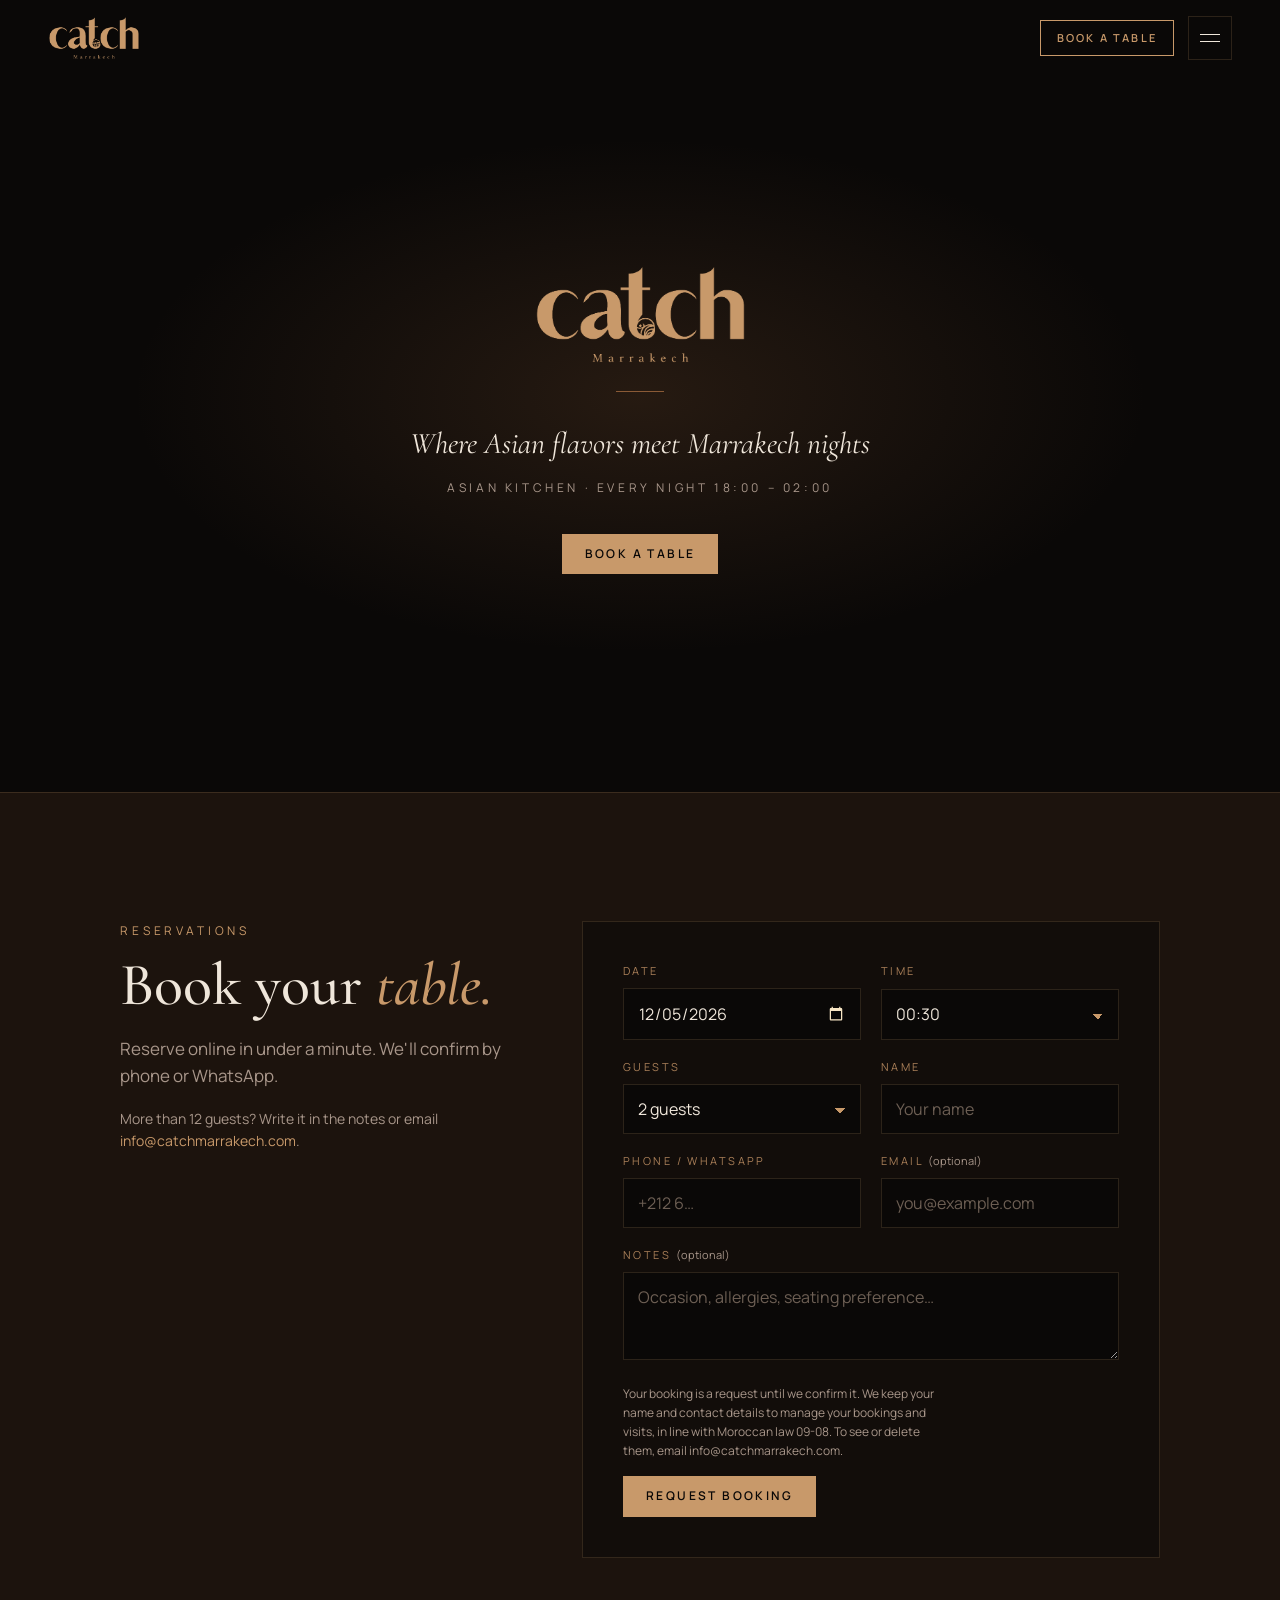
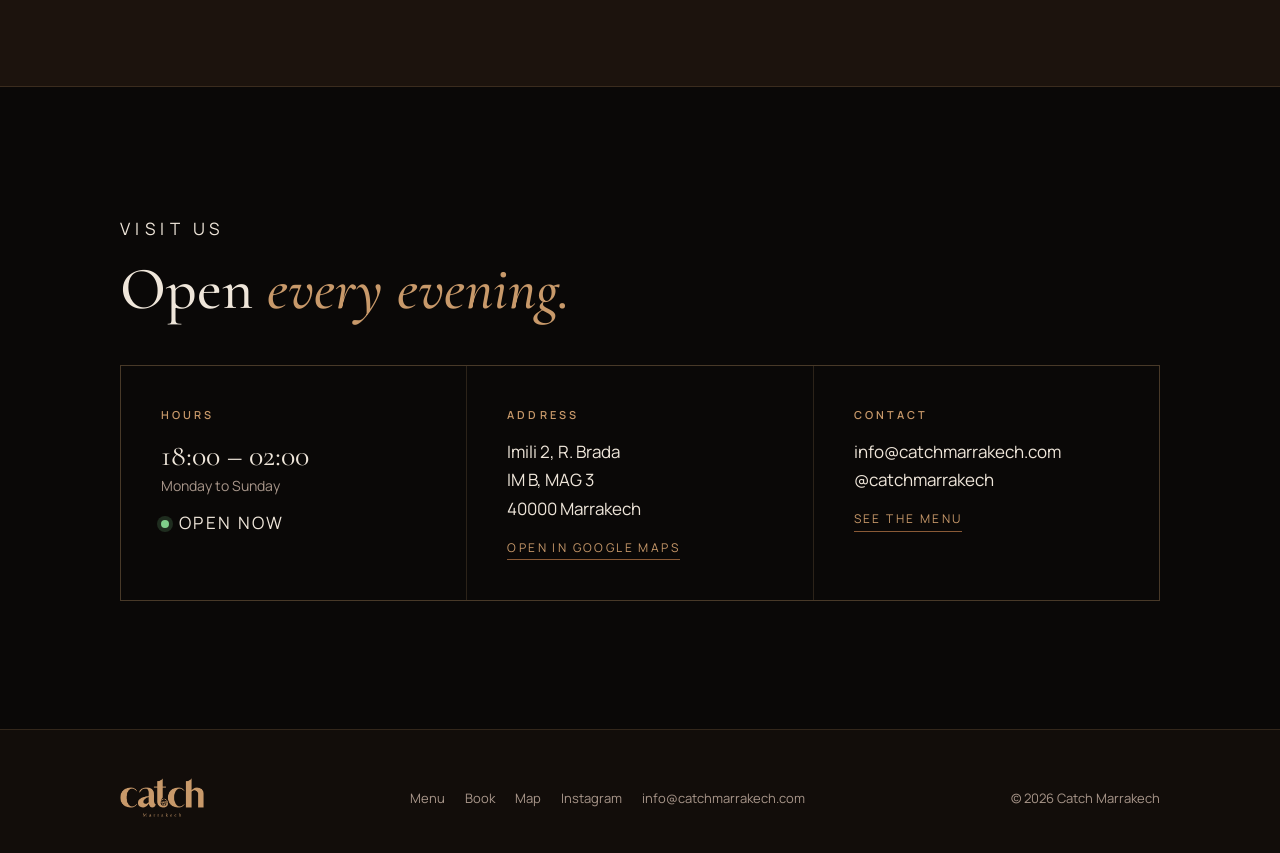
==== commit 2358e2c5: "Minimal black and wood design, menu on its own page" ====
--- a/index.html
+++ b/index.html
@@ -11,7 +11,7 @@
 <meta property="og:description" content="Where Asian flavors meet Marrakech nights. Open every evening 18:00 – 02:00.">
 <meta property="og:image" content="https://www.catchmarrakech.com/og.jpg">
 <meta property="og:url" content="https://www.catchmarrakech.com/">
-<meta name="theme-color" content="#0b0907">
+<meta name="theme-color" content="#0a0807">
 <link rel="preconnect" href="https://fonts.googleapis.com">
 <link rel="preconnect" href="https://fonts.gstatic.com" crossorigin>
 <link href="https://fonts.googleapis.com/css2?family=Cormorant+Garamond:ital,wght@0,400;0,500;0,600;1,400&family=Manrope:wght@400;500;600&display=swap" rel="stylesheet">
@@ -22,6 +22,7 @@
   "name": "Catch Marrakech",
   "slogan": "Where Asian flavors meet Marrakech nights",
   "servesCuisine": "Asian",
+  "hasMenu": "https://www.catchmarrakech.com/menu",
   "acceptsReservations": "https://www.catchmarrakech.com/#reserve",
   "url": "https://www.catchmarrakech.com",
   "image": "https://www.catchmarrakech.com/og.jpg",
@@ -44,233 +45,38 @@
   "sameAs": ["https://www.instagram.com/catchmarrakech/"]
 }
 </script>
-<style>
-  :root{
-    --black:#0b0907;
-    --ink:#120e0b;
-    --brown-900:#1c140f;
-    --brown-800:#2a1d15;
-    --brown-600:#5a3f2c;
-    --brown-400:#8a6a50;
-    --gold:#e6c060;
-    --gold-soft:#c9a75a;
-    --cream:#efe4d2;
-    --muted:#b3a38e;
-    --danger:#e08a6e;
-    --serif:"Cormorant Garamond", Georgia, serif;
-    --sans:"Manrope", system-ui, -apple-system, Segoe UI, sans-serif;
-  }
-  *{box-sizing:border-box;margin:0;padding:0}
-  html{scroll-behavior:smooth}
-  body{background:var(--black);color:var(--cream);font-family:var(--sans);font-size:16px;line-height:1.6;-webkit-font-smoothing:antialiased;overflow-x:hidden}
-  a{color:inherit;text-decoration:none}
-  img{display:block;max-width:100%}
-
-  /* ---------- nav ---------- */
-  .nav{position:fixed;inset:0 0 auto 0;z-index:20;display:flex;align-items:center;justify-content:space-between;padding:18px clamp(16px,4vw,48px);transition:background .4s,padding .4s,border-color .4s;border-bottom:1px solid transparent}
-  .nav.scrolled{background:rgba(11,9,7,.88);backdrop-filter:blur(10px);-webkit-backdrop-filter:blur(10px);padding-block:12px;border-color:rgba(230,192,96,.12)}
-  .nav__logo img{height:34px;width:auto;opacity:0;transform:translateY(-4px);transition:opacity .4s,transform .4s}
-  .nav.scrolled .nav__logo img{opacity:1;transform:none}
-  .nav__links{display:flex;gap:clamp(18px,3vw,36px);align-items:center;font-size:13px;letter-spacing:.18em;text-transform:uppercase}
-  .nav__links a:not(.btn){color:var(--muted);transition:color .2s}
-  .nav__links a:not(.btn):hover{color:var(--gold)}
-  .btn{display:inline-flex;align-items:center;justify-content:center;gap:10px;border:1px solid var(--gold);color:var(--gold);background:transparent;padding:11px 22px;font:600 12px/1.4 var(--sans);letter-spacing:.2em;text-transform:uppercase;cursor:pointer;transition:background .25s,color .25s,opacity .25s}
-  .btn:hover{background:var(--gold);color:var(--black)}
-  .btn--solid{background:var(--gold);color:var(--black)}
-  .btn--solid:hover{background:transparent;color:var(--gold)}
-  .btn[disabled]{opacity:.5;cursor:wait}
-
-  /* ---------- hero ---------- */
-  .hero{position:relative;min-height:100svh;display:grid;place-items:center;text-align:center;padding:120px 16px 80px;isolation:isolate;overflow:hidden}
-  .hero::before{content:"";position:absolute;inset:-20%;z-index:-2;
-    background:
-      radial-gradient(60% 45% at 50% 55%, rgba(122,84,52,.38), transparent 70%),
-      radial-gradient(40% 30% at 20% 90%, rgba(90,63,44,.35), transparent 70%),
-      radial-gradient(35% 30% at 85% 15%, rgba(90,63,44,.25), transparent 70%),
-      var(--black)}
-  .hero__rings{position:absolute;z-index:-1;width:min(1100px,160vw);aspect-ratio:1;left:50%;top:55%;transform:translate(-50%,-50%);opacity:.14}
-  .hero__logo{width:min(640px,86vw);height:auto;margin-inline:auto;animation:rise 1.4s cubic-bezier(.2,.7,.2,1) both}
-  .hero__tag{margin-top:34px;font-family:var(--serif);font-style:italic;font-size:clamp(22px,3.4vw,32px);color:var(--cream);opacity:.9;animation:rise 1.4s .25s cubic-bezier(.2,.7,.2,1) both}
-  .hero__meta{margin-top:14px;font-size:12px;letter-spacing:.32em;text-transform:uppercase;color:var(--gold-soft);animation:rise 1.4s .4s cubic-bezier(.2,.7,.2,1) both}
-  .hero__cta{margin-top:42px;display:flex;gap:14px;justify-content:center;flex-wrap:wrap;animation:rise 1.4s .55s cubic-bezier(.2,.7,.2,1) both}
-  .hero__scroll{position:absolute;bottom:28px;left:50%;transform:translateX(-50%);width:1px;height:56px;background:linear-gradient(var(--gold),transparent);opacity:.6;animation:drip 2.4s ease-in-out infinite}
-  @keyframes rise{from{opacity:0;transform:translateY(18px)}to{opacity:1;transform:none}}
-  @keyframes drip{0%,100%{transform:translateX(-50%) scaleY(.4);transform-origin:top}50%{transform:translateX(-50%) scaleY(1)}}
-
-  /* ---------- sections ---------- */
-  section{padding:clamp(80px,12vw,150px) clamp(16px,5vw,64px)}
-  .wrap{max-width:1160px;margin-inline:auto}
-  .eyebrow{display:flex;align-items:center;gap:14px;font-size:12px;letter-spacing:.32em;text-transform:uppercase;color:var(--gold)}
-  .eyebrow::before{content:"";width:36px;height:1px;background:var(--gold)}
-  .center{text-align:center}
-  .center .eyebrow{justify-content:center}
-  .center .lead{margin-inline:auto}
-  h2{font-family:var(--serif);font-weight:500;font-size:clamp(40px,6vw,72px);line-height:1.02;letter-spacing:-.01em;color:var(--cream);margin-top:18px}
-  h2 em{color:var(--gold);font-style:italic}
-  .lead{color:var(--muted);font-size:17px;max-width:52ch;margin-top:22px}
-
-  /* about */
-  .about{background:linear-gradient(180deg,var(--black),var(--brown-900) 60%,var(--black))}
-  .about__grid{display:grid;grid-template-columns:1.1fr .9fr;gap:clamp(40px,7vw,100px);align-items:center}
-  .about__art{position:relative;aspect-ratio:4/5;border:1px solid rgba(230,192,96,.25);background:
-      radial-gradient(70% 60% at 50% 45%, rgba(138,106,80,.45), transparent 75%),
-      linear-gradient(160deg,var(--brown-800),var(--ink));display:grid;place-items:center;overflow:hidden}
-  .about__art::after{content:"";position:absolute;inset:14px;border:1px solid rgba(230,192,96,.18)}
-  .about__art img{width:42%;filter:drop-shadow(0 20px 40px rgba(0,0,0,.5))}
-  .about__art span{position:absolute;bottom:26px;font-size:11px;letter-spacing:.3em;text-transform:uppercase;color:var(--brown-400)}
-  .pillars{display:grid;grid-template-columns:repeat(3,1fr);gap:1px;margin-top:48px;background:rgba(230,192,96,.15);border:1px solid rgba(230,192,96,.15)}
-  .pillar{background:var(--brown-900);padding:24px 20px}
-  .pillar b{display:block;font-family:var(--serif);font-weight:500;font-size:24px;color:var(--gold)}
-  .pillar small{font-size:13px;color:var(--muted)}
-
-  /* menu */
-  .menu{border-top:1px solid rgba(230,192,96,.08)}
-  .menu__board{margin:56px auto 0;max-width:820px;border:1px solid rgba(230,192,96,.22);padding:clamp(36px,6vw,72px) clamp(20px,5vw,64px);position:relative;background:linear-gradient(180deg,rgba(42,29,21,.5),rgba(18,14,11,.5))}
-  .menu__board::before{content:"";position:absolute;inset:12px;border:1px solid rgba(230,192,96,.1);pointer-events:none}
-  .menu__cats{display:flex;flex-wrap:wrap;justify-content:center;gap:10px 28px;font-family:var(--serif);font-size:clamp(20px,2.4vw,26px);color:var(--gold)}
-  .menu__cats span:not(:last-child)::after{content:"·";margin-left:28px;color:var(--brown-400)}
-  .menu__soon{margin-top:28px;font-size:13px;letter-spacing:.28em;text-transform:uppercase;color:var(--muted)}
-  #menu-items:empty{display:none}
-
-  /* reserve */
-  .reserve{background:linear-gradient(180deg,var(--black),var(--brown-900) 50%,var(--black))}
-  .reserve__grid{display:grid;grid-template-columns:.85fr 1.15fr;gap:clamp(40px,6vw,90px);align-items:start}
-  .reserve__notes{margin-top:34px;display:grid;gap:14px;font-size:14px;color:var(--muted)}
-  .reserve__notes div{display:flex;gap:12px;align-items:baseline}
-  .reserve__notes b{color:var(--gold);font-weight:600;min-width:86px;font-size:12px;letter-spacing:.16em;text-transform:uppercase}
-  form.book{border:1px solid rgba(230,192,96,.22);background:rgba(18,14,11,.7);padding:clamp(24px,4vw,44px);display:grid;grid-template-columns:repeat(2,1fr);gap:18px 20px}
-  .field{display:grid;gap:8px}
-  .field--full{grid-column:1/-1}
-  .field label{font-size:11px;letter-spacing:.22em;text-transform:uppercase;color:var(--gold-soft)}
-  .field input,.field select,.field textarea{width:100%;background:var(--ink);border:1px solid rgba(230,192,96,.22);color:var(--cream);font:400 16px/1.4 var(--sans);padding:13px 14px;border-radius:0;appearance:none;-webkit-appearance:none;transition:border-color .2s}
-  .field select{background-image:linear-gradient(45deg,transparent 50%,var(--gold) 50%),linear-gradient(135deg,var(--gold) 50%,transparent 50%);background-position:calc(100% - 20px) 55%,calc(100% - 15px) 55%;background-size:5px 5px;background-repeat:no-repeat;padding-right:40px}
-  .field input:focus,.field select:focus,.field textarea:focus{outline:none;border-color:var(--gold)}
-  .field textarea{min-height:92px;resize:vertical}
-  .field input::placeholder,.field textarea::placeholder{color:#6f6253}
-  input[type=date]::-webkit-calendar-picker-indicator{filter:invert(.8) sepia(.6)}
-  .hp{position:absolute;left:-9999px;width:1px;height:1px;overflow:hidden}
-  .book__foot{grid-column:1/-1;display:flex;flex-wrap:wrap;gap:16px;align-items:center;justify-content:space-between;margin-top:6px}
-  .book__foot small{color:var(--muted);font-size:12px;max-width:46ch}
-  .msg{grid-column:1/-1;font-size:14px;padding:14px 16px;border:1px solid;display:none}
-  .msg.err{display:block;color:var(--danger);border-color:rgba(224,138,110,.4);background:rgba(224,138,110,.06)}
-  .done{border:1px solid rgba(230,192,96,.3);background:rgba(18,14,11,.7);padding:clamp(28px,5vw,56px);text-align:center;display:none}
-  .done h3{font-family:var(--serif);font-weight:500;font-size:clamp(30px,4vw,42px);color:var(--gold)}
-  .done p{color:var(--muted);margin-top:14px}
-  .done .ref{display:inline-block;margin-top:22px;font-size:12px;letter-spacing:.24em;text-transform:uppercase;color:var(--cream);border:1px solid rgba(230,192,96,.3);padding:8px 14px}
-  .done .btn{margin-top:28px}
-
-  /* hours + visit */
-  .visit__grid{display:grid;grid-template-columns:1fr 1fr;gap:clamp(32px,5vw,64px);margin-top:56px}
-  .card{border:1px solid rgba(230,192,96,.2);background:linear-gradient(180deg,rgba(42,29,21,.55),rgba(18,14,11,.55));padding:clamp(28px,4vw,48px)}
-  .card h3{font-family:var(--serif);font-weight:500;font-size:30px;color:var(--gold);margin-bottom:22px}
-  .hours{display:flex;align-items:baseline;justify-content:space-between;gap:16px;padding-block:16px;border-bottom:1px solid rgba(230,192,96,.12)}
-  .hours:last-of-type{border-bottom:0}
-  .hours span{color:var(--muted);font-size:14px;letter-spacing:.08em;text-transform:uppercase}
-  .hours strong{white-space:nowrap;font-family:var(--serif);font-size:30px;font-weight:500;color:var(--cream)}
-  .status{display:inline-flex;align-items:center;gap:10px;margin-top:22px;font-size:13px;letter-spacing:.12em;text-transform:uppercase;color:var(--muted)}
-  .status i{width:8px;height:8px;border-radius:50%;background:var(--brown-400)}
-  .status.open i{background:#7fcf8a;box-shadow:0 0 0 4px rgba(127,207,138,.18)}
-  .status.open{color:var(--cream)}
-  address{font-style:normal;font-size:18px;line-height:1.7;color:var(--cream)}
-  .map{margin-top:24px;aspect-ratio:16/10;border:1px solid rgba(230,192,96,.2);overflow:hidden;background:var(--ink)}
-  .map iframe{width:100%;height:100%;border:0;filter:grayscale(1) invert(.92) sepia(.35) contrast(.9)}
-  .card .btn{margin-top:24px}
-
-  /* instagram band */
-  .insta{text-align:center;background:
-      radial-gradient(50% 80% at 50% 100%, rgba(122,84,52,.35), transparent 70%),var(--black);border-top:1px solid rgba(230,192,96,.1)}
-  .insta h2{margin-inline:auto;max-width:16ch}
-  .insta .lead{margin-inline:auto}
-  .insta .btn{margin-top:36px}
-
-  /* footer */
-  footer{padding:56px clamp(16px,5vw,64px) 40px;border-top:1px solid rgba(230,192,96,.12);background:var(--ink)}
-  .foot{max-width:1160px;margin-inline:auto;display:flex;flex-wrap:wrap;gap:28px;align-items:center;justify-content:space-between}
-  .foot img{height:40px;width:auto}
-  .foot p{font-size:13px;color:var(--muted)}
-  .foot a:hover{color:var(--gold)}
-
-  /* reveal on scroll */
-  .reveal{opacity:0;transform:translateY(24px);transition:opacity 1s cubic-bezier(.2,.7,.2,1),transform 1s cubic-bezier(.2,.7,.2,1)}
-  .reveal.in{opacity:1;transform:none}
-  @media (prefers-reduced-motion:reduce){*{animation:none!important;transition:none!important}.reveal{opacity:1;transform:none}}
-
-  @media (max-width:860px){
-    .about__grid,.visit__grid,.reserve__grid{grid-template-columns:1fr}
-    .about__art{aspect-ratio:16/11;order:-1}
-    .nav__links a:not(.btn){display:none}
-  }
-  @media (max-width:520px){
-    .pillars{grid-template-columns:1fr}
-    form.book{grid-template-columns:1fr}
-    .hours strong{font-size:22px}.hours span{font-size:12px}
-    .btn{padding:11px 18px}
-    .menu__cats span:not(:last-child)::after{margin-left:14px}
-    .menu__cats{gap:8px 14px}
-  }
-</style>
+<link rel="stylesheet" href="/style.css">
 </head>
 <body>
 
 <header class="nav" id="nav">
-  <a href="#top" class="nav__logo" aria-label="Catch Marrakech home"><img src="logo-sm.png" alt="Catch Marrakech"></a>
-  <nav class="nav__links">
-    <a href="#about">About</a>
-    <a href="#menu">Menu</a>
-    <a href="#visit">Visit</a>
-    <a class="btn" href="#reserve">Book a table</a>
-  </nav>
+  <a href="/" aria-label="Catch Marrakech home"><span class="logo" role="img" aria-label="Catch Marrakech"></span></a>
+  <div class="nav__right">
+    <a class="btn" href="/#reserve">Book a table</a>
+    <button class="burger" id="burger" type="button" aria-label="Open navigation" aria-expanded="false" aria-controls="drawer"><i></i><i></i></button>
+  </div>
 </header>
+<nav class="drawer" id="drawer" aria-hidden="true">
+  <div>
+    <ul>
+      <li><a href="/" aria-current="page">Home</a></li>
+      <li><a href="/menu">Menu</a></li>
+      <li><a href="/#reserve">Book a table</a></li>
+      <li><a href="/#visit">Visit us</a></li>
+      <li><a href="https://www.instagram.com/catchmarrakech/" target="_blank" rel="noopener">Instagram</a></li>
+    </ul>
+    <small>Every night 18:00 – 02:00 · Marrakech</small>
+  </div>
+</nav>
 
 <main id="top">
   <section class="hero">
-    <svg class="hero__rings" viewBox="0 0 400 400" aria-hidden="true">
-      <g fill="none" stroke="#e6c060" stroke-width=".6">
-        <circle cx="200" cy="200" r="190"/><circle cx="200" cy="200" r="160"/><circle cx="200" cy="200" r="130"/>
-        <path d="M60 260c60-60 160-80 280-40M80 300c60-50 150-60 250-20M110 335c50-35 120-40 190-10"/>
-      </g>
-    </svg>
     <div>
-      <h1><img class="hero__logo" src="logo.png" alt="Catch Marrakech" width="1200" height="558"></h1>
+      <h1><span class="logo" role="img" aria-label="Catch Marrakech"></span><span class="sr">Catch Marrakech, Asian kitchen</span></h1>
+      <div class="rule"></div>
       <p class="hero__tag">Where Asian flavors meet Marrakech nights</p>
       <p class="hero__meta">Asian kitchen · Every night 18:00 – 02:00</p>
-      <div class="hero__cta">
-        <a class="btn btn--solid" href="#reserve">Book a table</a>
-        <a class="btn" href="#menu">View menu</a>
-      </div>
-    </div>
-    <span class="hero__scroll" aria-hidden="true"></span>
-  </section>
-
-  <section class="about" id="about">
-    <div class="wrap about__grid">
-      <div class="reveal">
-        <p class="eyebrow">Asian kitchen</p>
-        <h2>Asian flavors,<br><em>Marrakech nights.</em></h2>
-        <p class="lead">At Catch, the bold flavors of Asia meet the warmth of a Marrakech evening. Gather around the table for dishes made to share, a glowing room and a kitchen that keeps going until two in the morning.</p>
-        <div class="pillars">
-          <div class="pillar"><b>Dinner</b><small>From 18:00</small></div>
-          <div class="pillar"><b>Late night</b><small>Until 02:00</small></div>
-          <div class="pillar"><b>7 nights</b><small>Every day of the week</small></div>
-        </div>
-      </div>
-      <div class="about__art reveal" aria-hidden="true">
-        <img src="icon-cut.png" alt="">
-        <span>Imili · Marrakech</span>
-      </div>
-    </div>
-  </section>
-
-  <section class="menu" id="menu">
-    <div class="wrap center reveal">
-      <p class="eyebrow">The menu</p>
-      <h2>A taste of <em>Asia.</em></h2>
-      <div class="menu__board">
-        <!-- Menu items go here later -->
-        <div id="menu-items"></div>
-        <div class="menu__cats" aria-hidden="true"><span>Starters</span><span>Mains</span><span>Desserts</span><span>Drinks</span></div>
-        <p class="menu__soon">Our menu is coming soon</p>
-      </div>
+      <a class="btn btn--solid" href="#reserve">Book a table</a>
     </div>
   </section>
 
@@ -279,12 +85,8 @@
       <div class="reveal">
         <p class="eyebrow">Reservations</p>
         <h2>Book your <em>table.</em></h2>
-        <p class="lead">Reserve online in under a minute. We'll confirm your booking by phone or WhatsApp.</p>
-        <div class="reserve__notes">
-          <div><b>Hours</b><span>Every evening, 18:00 – 02:00</span></div>
-          <div><b>Groups</b><span>More than 12 guests? Mention it in the notes and we'll arrange it.</span></div>
-          <div><b>Questions</b><span><a href="mailto:info@catchmarrakech.com">info@catchmarrakech.com</a></span></div>
-        </div>
+        <p class="lead">Reserve online in under a minute. We'll confirm by phone or WhatsApp.</p>
+        <p class="lead" style="font-size:14px">More than 12 guests? Write it in the notes or email <a href="mailto:info@catchmarrakech.com" style="color:var(--oak)">info@catchmarrakech.com</a>.</p>
       </div>
       <div class="reveal">
         <form class="book" id="book" novalidate>
@@ -309,11 +111,11 @@
             <input id="f-phone" name="phone" type="tel" autocomplete="tel" maxlength="30" required placeholder="+212 6…">
           </div>
           <div class="field">
-            <label for="f-email">Email <span style="text-transform:none;letter-spacing:0;color:var(--muted)">(optional)</span></label>
+            <label for="f-email">Email <span>(optional)</span></label>
             <input id="f-email" name="email" type="email" autocomplete="email" maxlength="120" placeholder="you@example.com">
           </div>
           <div class="field field--full">
-            <label for="f-notes">Notes <span style="text-transform:none;letter-spacing:0;color:var(--muted)">(optional)</span></label>
+            <label for="f-notes">Notes <span>(optional)</span></label>
             <textarea id="f-notes" name="notes" maxlength="500" placeholder="Occasion, allergies, seating preference…"></textarea>
           </div>
           <div class="hp" aria-hidden="true"><label>Website <input name="website" tabindex="-1" autocomplete="off"></label></div>
@@ -339,58 +141,39 @@
         <p class="eyebrow">Visit us</p>
         <h2>Open <em>every evening.</em></h2>
       </div>
-      <div class="visit__grid">
-        <div class="card reveal">
-          <h3>Opening hours</h3>
-          <div class="hours"><span>Monday – Sunday</span><strong>18:00 – 02:00</strong></div>
-          <div class="hours"><span>Kitchen</span><strong>Until late</strong></div>
-          <p class="status" id="status"><i></i><span>Opening hours in Marrakech time</span></p>
-          <br><a class="btn btn--solid" href="#reserve">Book a table</a>
-        </div>
-        <div class="card reveal">
-          <h3>Location</h3>
-          <address>Imili 2, R. Brada<br>IM B, MAG 3<br>40000 Marrakech, Morocco</address>
-          <div class="map">
-            <iframe title="Map to Catch Marrakech" loading="lazy" referrerpolicy="no-referrer-when-downgrade"
-              src="https://www.google.com/maps?q=31.630962,-8.0042036&z=17&output=embed"></iframe>
-          </div>
-          <a class="btn" href="https://maps.app.goo.gl/BqxYbUBCXpp8ehJy6" target="_blank" rel="noopener">Open in Google Maps</a>
-        </div>
-      </div>
-    </div>
-  </section>
-
-  <section class="insta">
-    <div class="wrap reveal">
-      <p class="eyebrow" style="justify-content:center">@catchmarrakech</p>
-      <h2>Follow the <em>night</em> on Instagram</h2>
-      <p class="lead">Tonight's specials, events and the best seats in the house.</p>
-      <a class="btn btn--solid" href="https://www.instagram.com/catchmarrakech/" target="_blank" rel="noopener">Open Instagram</a>
+      <div class="visit__grid reveal">
+        <div>
+          <h3>Hours</h3>
+          <p class="big">18:00 – 02:00</p>
+          <p style="color:var(--muted);font-size:14px">Monday to Sunday</p>
+          <p class="status" id="status"><i></i><span>Marrakech time</span></p>
+        </div>
+        <div>
+          <h3>Address</h3>
+          <address>Imili 2, R. Brada<br>IM B, MAG 3<br>40000 Marrakech</address>
+          <a class="link" href="https://maps.app.goo.gl/BqxYbUBCXpp8ehJy6" target="_blank" rel="noopener">Open in Google Maps</a>
+        </div>
+        <div>
+          <h3>Contact</h3>
+          <p><a href="mailto:info@catchmarrakech.com">info@catchmarrakech.com</a></p>
+          <p><a href="https://www.instagram.com/catchmarrakech/" target="_blank" rel="noopener">@catchmarrakech</a></p>
+          <a class="link" href="/menu">See the menu</a>
+        </div>
+      </div>
     </div>
   </section>
 </main>
 
 <footer>
   <div class="foot">
-    <img src="logo-sm.png" alt="Catch Marrakech">
-    <p>Imili 2, R. Brada, IM B MAG 3 · 40000 Marrakech · <a href="https://maps.app.goo.gl/BqxYbUBCXpp8ehJy6" target="_blank" rel="noopener">Map</a></p>
-    <p>Daily 18:00 – 02:00 · <a href="mailto:info@catchmarrakech.com">info@catchmarrakech.com</a> · <a href="https://www.instagram.com/catchmarrakech/" target="_blank" rel="noopener">Instagram</a></p>
+    <span class="logo" role="img" aria-label="Catch Marrakech"></span>
+    <nav><a href="/menu">Menu</a><a href="/#reserve">Book</a><a href="https://maps.app.goo.gl/BqxYbUBCXpp8ehJy6" target="_blank" rel="noopener">Map</a><a href="https://www.instagram.com/catchmarrakech/" target="_blank" rel="noopener">Instagram</a><a href="mailto:info@catchmarrakech.com">info@catchmarrakech.com</a></nav>
     <p>© <span id="year">2026</span> Catch Marrakech</p>
   </div>
 </footer>
 
+<script src="/site.js" defer></script>
 <script>
-  // nav background on scroll
-  const nav = document.getElementById('nav');
-  const onScroll = () => nav.classList.toggle('scrolled', scrollY > 60);
-  addEventListener('scroll', onScroll, {passive:true}); onScroll();
-
-  // reveal on scroll
-  const io = new IntersectionObserver(es => es.forEach(e => {
-    if (e.isIntersecting) { e.target.classList.add('in'); io.unobserve(e.target); }
-  }), {threshold:.12});
-  document.querySelectorAll('.reveal').forEach(el => io.observe(el));
-
   // ---- Marrakech time helpers ----
   const TZ = 'Africa/Casablanca';
   function nowInMarrakech() {
@@ -483,7 +266,6 @@
     form.style.display = '';
   });
 
-  document.getElementById('year').textContent = new Date().getFullYear();
 </script>
 </body>
 </html>
--- a/style.css
+++ b/style.css
@@ -0,0 +1,148 @@
+/* Catch Marrakech · shared styles (home + menu). Black and wood. */
+:root{
+  --black:#0a0807;
+  --ink:#120d0a;
+  --walnut:#1c130d;
+  --walnut-2:#2a1c13;
+  --wood:#8a5a36;
+  --oak:#c8996a;
+  --oak-soft:#a97f58;
+  --cream:#efe6da;
+  --muted:#a8968a;
+  --line:rgba(200,153,106,.18);
+  --danger:#e08a6e;
+  --serif:"Cormorant Garamond", Georgia, serif;
+  --sans:"Manrope", system-ui, -apple-system, Segoe UI, sans-serif;
+}
+*{box-sizing:border-box;margin:0;padding:0}
+html{scroll-behavior:smooth}
+body{background:var(--black);color:var(--cream);font-family:var(--sans);font-size:16px;line-height:1.6;-webkit-font-smoothing:antialiased;overflow-x:hidden}
+body.locked{overflow:hidden}
+a{color:inherit;text-decoration:none}
+img{display:block;max-width:100%}
+.sr{position:absolute;width:1px;height:1px;overflow:hidden;clip:rect(0 0 0 0);white-space:nowrap}
+
+/* logo drawn in wood colour from the logo file */
+.logo{display:block;background:var(--oak);-webkit-mask:url(/logo-mask.png) center/contain no-repeat;mask:url(/logo-mask.png) center/contain no-repeat;aspect-ratio:1200/558}
+
+/* ---------- buttons ---------- */
+.btn{display:inline-flex;align-items:center;justify-content:center;gap:10px;border:1px solid var(--oak);color:var(--oak);background:transparent;padding:11px 22px;font:600 12px/1.4 var(--sans);letter-spacing:.2em;text-transform:uppercase;cursor:pointer;transition:background .25s,color .25s,opacity .25s}
+.btn:hover{background:var(--oak);color:var(--black)}
+.btn--solid{background:var(--oak);color:var(--black)}
+.btn--solid:hover{background:transparent;color:var(--oak)}
+.btn[disabled]{opacity:.5;cursor:wait}
+
+/* ---------- top bar ---------- */
+.nav{position:fixed;inset:0 0 auto 0;z-index:30;display:flex;align-items:center;justify-content:space-between;gap:16px;padding:16px clamp(16px,4vw,48px);transition:background .4s,border-color .4s;border-bottom:1px solid transparent}
+.nav.scrolled,.nav.solid{background:rgba(10,8,7,.92);backdrop-filter:blur(10px);-webkit-backdrop-filter:blur(10px);border-color:var(--line)}
+.nav .logo{width:92px}
+.nav__right{display:flex;align-items:center;gap:14px}
+.nav__right .btn{padding:9px 16px;font-size:11px}
+.burger{width:44px;height:44px;display:grid;place-content:center;gap:6px;background:none;border:1px solid var(--line);cursor:pointer}
+.burger i{display:block;width:20px;height:1px;background:var(--cream);transition:transform .3s,opacity .3s}
+.menu-open .burger i:nth-child(1){transform:translateY(3.5px) rotate(45deg)}
+.menu-open .burger i:nth-child(2){transform:translateY(-3.5px) rotate(-45deg)}
+
+/* ---------- navigation panel ---------- */
+.drawer{position:fixed;inset:0;z-index:25;background:var(--black);display:grid;place-items:center;padding:96px 24px 40px;opacity:0;visibility:hidden;transition:opacity .35s,visibility .35s}
+.menu-open .drawer{opacity:1;visibility:visible}
+.drawer ul{list-style:none;text-align:center;display:grid;gap:clamp(10px,2.4vh,22px)}
+.drawer a{font-family:var(--serif);font-size:clamp(34px,6vw,54px);font-weight:500;color:var(--cream);transition:color .2s}
+.drawer a:hover,.drawer a[aria-current]{color:var(--oak)}
+.drawer small{display:block;margin-top:clamp(28px,5vh,48px);font-size:12px;letter-spacing:.28em;text-transform:uppercase;color:var(--muted);text-align:center}
+
+/* ---------- layout ---------- */
+section{padding:clamp(72px,10vw,128px) clamp(16px,5vw,64px)}
+.wrap{max-width:1040px;margin-inline:auto}
+.eyebrow{font-size:12px;letter-spacing:.32em;text-transform:uppercase;color:var(--oak)}
+h2{font-family:var(--serif);font-weight:500;font-size:clamp(38px,5.4vw,60px);line-height:1.05;color:var(--cream);margin-top:14px}
+h2 em{color:var(--oak);font-style:italic}
+.lead{color:var(--muted);font-size:17px;max-width:48ch;margin-top:18px}
+.rule{width:48px;height:1px;background:var(--wood);margin:28px auto}
+
+/* ---------- hero ---------- */
+.hero{min-height:88svh;display:grid;place-items:center;text-align:center;padding:120px 16px 72px;background:radial-gradient(55% 45% at 50% 50%,rgba(138,90,54,.22),transparent 72%),var(--black)}
+.hero .logo{width:clamp(150px,22vw,210px);margin-inline:auto;animation:rise 1.2s cubic-bezier(.2,.7,.2,1) both}
+.hero__tag{font-family:var(--serif);font-style:italic;font-size:clamp(22px,3vw,30px);color:var(--cream);animation:rise 1.2s .2s cubic-bezier(.2,.7,.2,1) both}
+.hero__meta{margin-top:10px;font-size:12px;letter-spacing:.3em;text-transform:uppercase;color:var(--muted);animation:rise 1.2s .35s cubic-bezier(.2,.7,.2,1) both}
+.hero .btn{margin-top:36px;animation:rise 1.2s .5s cubic-bezier(.2,.7,.2,1) both}
+@keyframes rise{from{opacity:0;transform:translateY(14px)}to{opacity:1;transform:none}}
+
+/* ---------- reservation ---------- */
+.reserve{background:var(--walnut);border-block:1px solid var(--line)}
+.reserve__grid{display:grid;grid-template-columns:.8fr 1.2fr;gap:clamp(36px,6vw,80px);align-items:start}
+form.book{border:1px solid var(--line);background:var(--ink);padding:clamp(22px,4vw,40px);display:grid;grid-template-columns:repeat(2,1fr);gap:18px 20px}
+.field{display:grid;gap:8px}
+.field--full{grid-column:1/-1}
+.field label{font-size:11px;letter-spacing:.22em;text-transform:uppercase;color:var(--oak-soft)}
+.field label span{text-transform:none;letter-spacing:0;color:var(--muted)}
+.field input,.field select,.field textarea{width:100%;background:var(--black);border:1px solid var(--line);color:var(--cream);font:400 16px/1.4 var(--sans);padding:13px 14px;border-radius:0;appearance:none;-webkit-appearance:none;transition:border-color .2s}
+.field select{background-image:linear-gradient(45deg,transparent 50%,var(--oak) 50%),linear-gradient(135deg,var(--oak) 50%,transparent 50%);background-position:calc(100% - 20px) 55%,calc(100% - 15px) 55%;background-size:5px 5px;background-repeat:no-repeat;padding-right:40px}
+.field input:focus,.field select:focus,.field textarea:focus{outline:none;border-color:var(--oak)}
+.field textarea{min-height:88px;resize:vertical}
+.field input::placeholder,.field textarea::placeholder{color:#6d5f54}
+input[type=date]::-webkit-calendar-picker-indicator{filter:invert(.8) sepia(.6)}
+.hp{position:absolute;left:-9999px;width:1px;height:1px;overflow:hidden}
+.book__foot{grid-column:1/-1;display:flex;flex-wrap:wrap;gap:16px;align-items:center;justify-content:space-between;margin-top:6px}
+.book__foot small{color:var(--muted);font-size:12px;max-width:46ch}
+.msg{grid-column:1/-1;font-size:14px;padding:14px 16px;border:1px solid;display:none}
+.msg.err{display:block;color:var(--danger);border-color:rgba(224,138,110,.4);background:rgba(224,138,110,.06)}
+.done{border:1px solid var(--line);background:var(--ink);padding:clamp(28px,5vw,52px);text-align:center;display:none}
+.done h3{font-family:var(--serif);font-weight:500;font-size:clamp(30px,4vw,40px);color:var(--oak)}
+.done p{color:var(--muted);margin-top:14px}
+.done .ref{display:inline-block;margin-top:22px;font-size:12px;letter-spacing:.24em;text-transform:uppercase;color:var(--cream);border:1px solid var(--line);padding:8px 14px}
+.done .btn{margin-top:26px}
+
+/* ---------- visit ---------- */
+.visit__grid{display:grid;grid-template-columns:repeat(3,1fr);gap:1px;background:var(--line);border:1px solid var(--line);margin-top:44px}
+.visit__grid > div{background:var(--black);padding:clamp(24px,3.5vw,40px)}
+.visit h3{font-size:11px;letter-spacing:.28em;text-transform:uppercase;color:var(--oak);font-weight:600;margin-bottom:14px}
+.visit p,.visit address{font-style:normal;color:var(--cream);font-size:17px;line-height:1.7}
+.visit .big{font-family:var(--serif);font-size:30px;line-height:1.2}
+.visit a.link{display:inline-block;margin-top:14px;font-size:12px;letter-spacing:.2em;text-transform:uppercase;color:var(--oak);border-bottom:1px solid var(--wood);padding-bottom:2px}
+.status{display:inline-flex;align-items:center;gap:10px;margin-top:12px;font-size:12px;letter-spacing:.14em;text-transform:uppercase;color:var(--muted)}
+.status i{width:8px;height:8px;border-radius:50%;background:var(--wood)}
+.status.open i{background:#7fcf8a;box-shadow:0 0 0 4px rgba(127,207,138,.18)}
+.status.open{color:var(--cream)}
+
+/* ---------- menu page ---------- */
+.page-head{padding-top:clamp(130px,16vw,180px);padding-bottom:clamp(24px,4vw,40px);text-align:center}
+.cats{max-width:760px;margin-inline:auto;border-top:1px solid var(--line)}
+.cat{border-bottom:1px solid var(--line)}
+.cat > button{width:100%;display:flex;align-items:center;justify-content:space-between;gap:16px;background:none;border:0;color:var(--cream);cursor:pointer;padding:26px 4px;text-align:left}
+.cat > button span{font-family:var(--serif);font-size:clamp(28px,4vw,38px);font-weight:500;transition:color .2s}
+.cat > button small{font-size:11px;letter-spacing:.24em;text-transform:uppercase;color:var(--muted);margin-left:auto}
+.cat > button i{width:12px;height:12px;border-right:1px solid var(--oak);border-bottom:1px solid var(--oak);transform:rotate(45deg) translate(-3px,-3px);transition:transform .3s;flex:none}
+.cat > button:hover span,.cat.open > button span{color:var(--oak)}
+.cat.open > button i{transform:rotate(-135deg)}
+.cat__items{display:none;padding:0 4px 30px}
+.cat.open .cat__items{display:block}
+.item{display:grid;grid-template-columns:1fr auto;gap:4px 18px;padding:14px 0;border-top:1px dashed rgba(200,153,106,.12)}
+.item:first-child{border-top:0}
+.item b{font-weight:500;font-size:17px}
+.item em{font-style:normal;color:var(--oak);font-family:var(--serif);font-size:20px}
+.item p{grid-column:1/-1;color:var(--muted);font-size:14px}
+.soon{color:var(--muted);font-size:13px;letter-spacing:.22em;text-transform:uppercase}
+.menu-cta{text-align:center;padding-top:clamp(48px,7vw,80px)}
+
+/* ---------- footer ---------- */
+footer{padding:48px clamp(16px,5vw,64px) 36px;border-top:1px solid var(--line);background:var(--ink)}
+.foot{max-width:1040px;margin-inline:auto;display:flex;flex-wrap:wrap;gap:20px 32px;align-items:center;justify-content:space-between;font-size:13px;color:var(--muted)}
+.foot .logo{width:84px}
+.foot a:hover{color:var(--oak)}
+.foot nav{display:flex;flex-wrap:wrap;gap:8px 20px}
+
+/* reveal on scroll */
+.reveal{opacity:0;transform:translateY(18px);transition:opacity .9s cubic-bezier(.2,.7,.2,1),transform .9s cubic-bezier(.2,.7,.2,1)}
+.reveal.in{opacity:1;transform:none}
+@media (prefers-reduced-motion:reduce){*{animation:none!important;transition:none!important}.reveal{opacity:1;transform:none}}
+
+@media (max-width:860px){
+  .reserve__grid{grid-template-columns:1fr}
+  .visit__grid{grid-template-columns:1fr}
+}
+@media (max-width:520px){
+  form.book{grid-template-columns:1fr}
+  .nav__right .btn{display:none}
+  .cat > button small{display:none}
+}
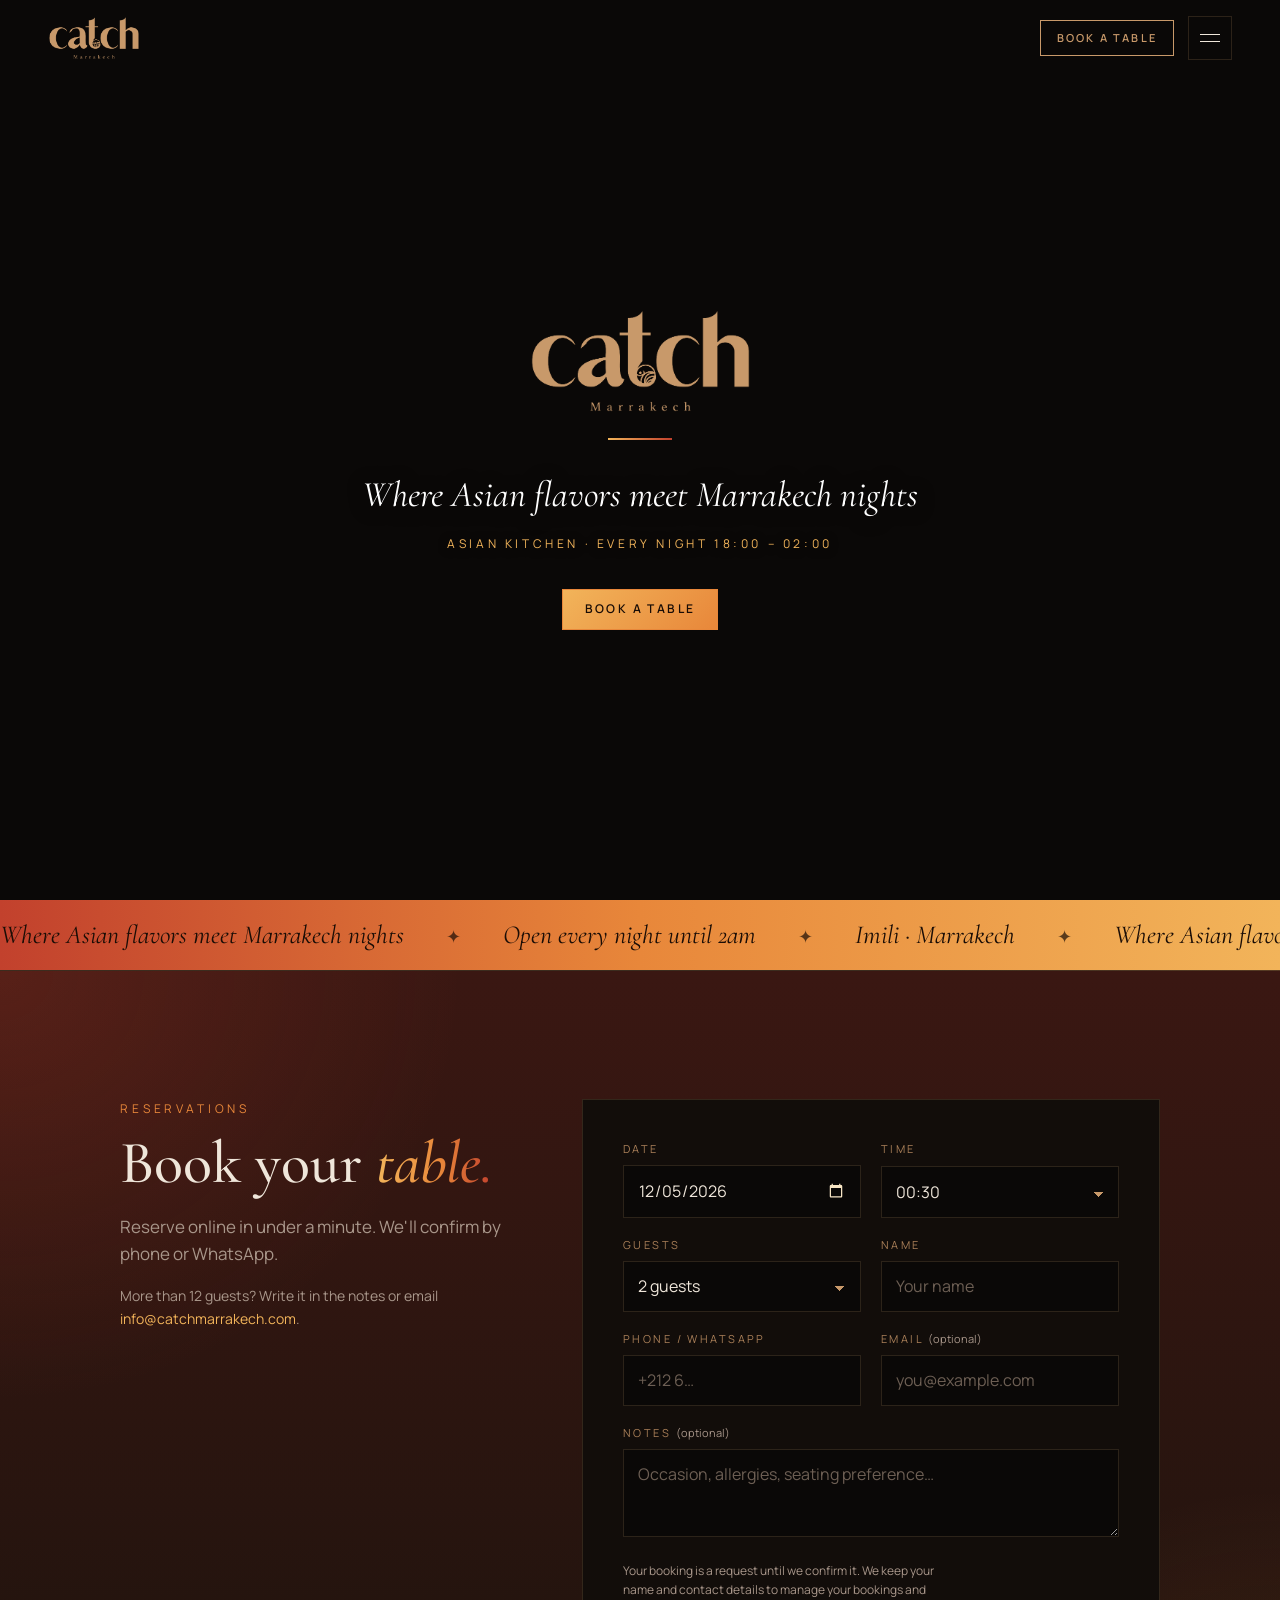
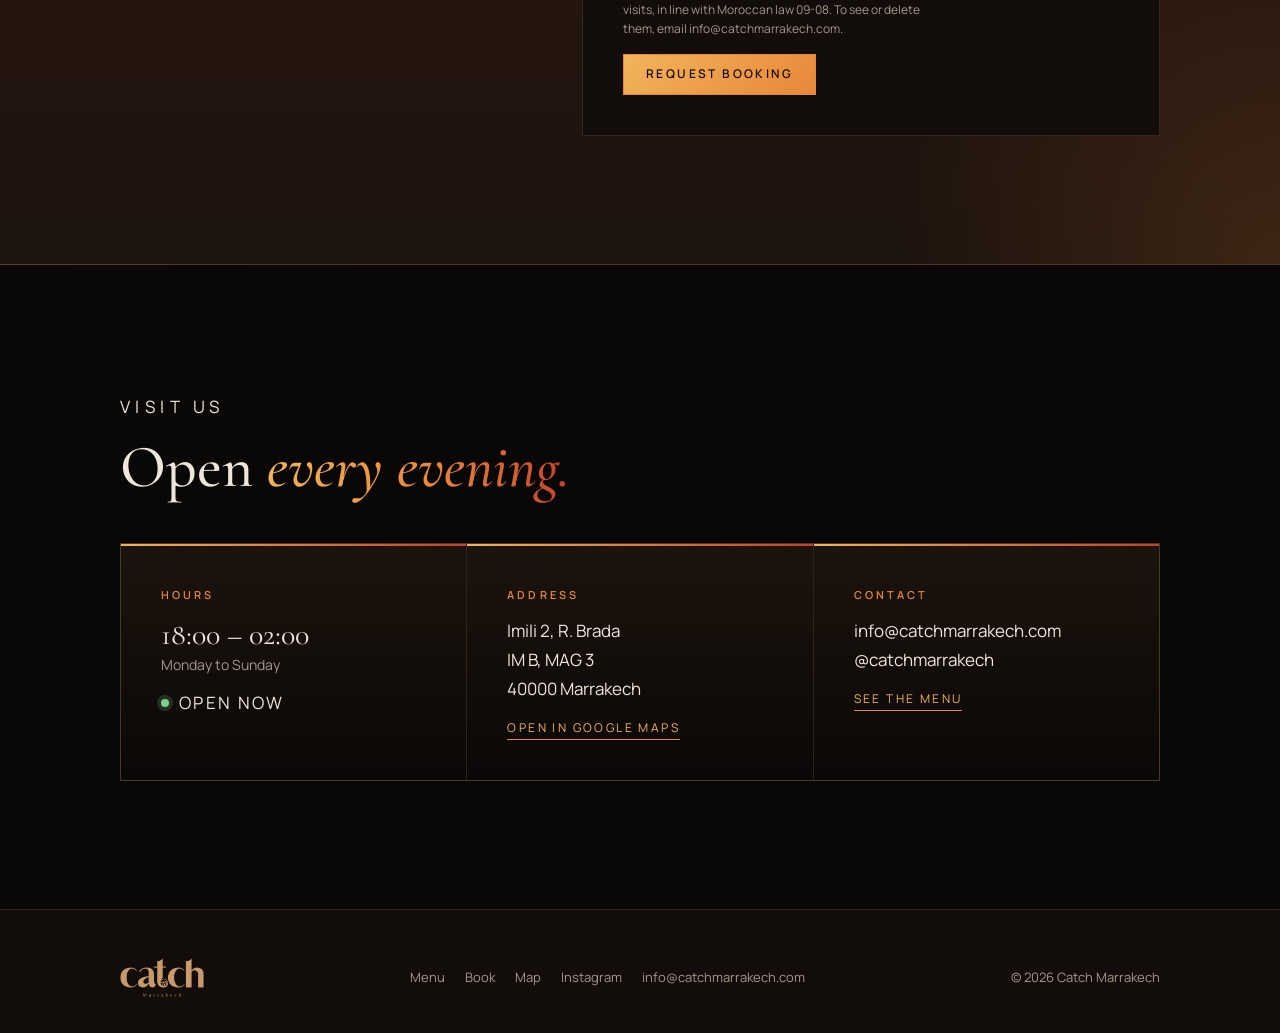
==== commit 3657ef4b: "Add files via upload" ====
--- a/index.html
+++ b/index.html
@@ -71,6 +71,12 @@
 
 <main id="top">
   <section class="hero">
+    <div class="hero__bg" aria-hidden="true">
+      <figure><img src="/img/scallops.webp" alt="" fetchpriority="high"></figure>
+      <figure><img src="/img/sushi.webp" alt=""></figure>
+      <figure><img src="/img/dumplings.webp" alt=""></figure>
+      <figure><img src="/img/prawns.webp" alt=""></figure>
+    </div>
     <div>
       <h1><span class="logo" role="img" aria-label="Catch Marrakech"></span><span class="sr">Catch Marrakech, Asian kitchen</span></h1>
       <div class="rule"></div>
@@ -80,13 +86,15 @@
     </div>
   </section>
 
+  <div class="band" aria-hidden="true"><div><span>Where Asian flavors meet Marrakech nights</span><span>Open every night until 2am</span><span>Imili · Marrakech</span><span>Where Asian flavors meet Marrakech nights</span><span>Open every night until 2am</span><span>Imili · Marrakech</span></div><div><span>Where Asian flavors meet Marrakech nights</span><span>Open every night until 2am</span><span>Imili · Marrakech</span><span>Where Asian flavors meet Marrakech nights</span><span>Open every night until 2am</span><span>Imili · Marrakech</span></div></div>
+
   <section class="reserve" id="reserve">
     <div class="wrap reserve__grid">
       <div class="reveal">
         <p class="eyebrow">Reservations</p>
         <h2>Book your <em>table.</em></h2>
         <p class="lead">Reserve online in under a minute. We'll confirm by phone or WhatsApp.</p>
-        <p class="lead" style="font-size:14px">More than 12 guests? Write it in the notes or email <a href="mailto:info@catchmarrakech.com" style="color:var(--oak)">info@catchmarrakech.com</a>.</p>
+        <p class="lead" style="font-size:14px">More than 12 guests? Write it in the notes or email <a href="mailto:info@catchmarrakech.com" style="color:var(--saffron)">info@catchmarrakech.com</a>.</p>
       </div>
       <div class="reveal">
         <form class="book" id="book" novalidate>
--- a/style.css
+++ b/style.css
@@ -11,6 +11,10 @@
   --muted:#a8968a;
   --line:rgba(200,153,106,.18);
   --danger:#e08a6e;
+  --ember:#e8873a;
+  --saffron:#f2b45a;
+  --chili:#c2412d;
+  --plum:#3a1712;
   --serif:"Cormorant Garamond", Georgia, serif;
   --sans:"Manrope", system-ui, -apple-system, Segoe UI, sans-serif;
 }
@@ -28,8 +32,8 @@
 /* ---------- buttons ---------- */
 .btn{display:inline-flex;align-items:center;justify-content:center;gap:10px;border:1px solid var(--oak);color:var(--oak);background:transparent;padding:11px 22px;font:600 12px/1.4 var(--sans);letter-spacing:.2em;text-transform:uppercase;cursor:pointer;transition:background .25s,color .25s,opacity .25s}
 .btn:hover{background:var(--oak);color:var(--black)}
-.btn--solid{background:var(--oak);color:var(--black)}
-.btn--solid:hover{background:transparent;color:var(--oak)}
+.btn--solid{background:linear-gradient(135deg,var(--saffron),var(--ember));border-color:var(--ember);color:#1a0d06}
+.btn--solid:hover{background:transparent;color:var(--saffron);border-color:var(--saffron)}
 .btn[disabled]{opacity:.5;cursor:wait}
 
 /* ---------- top bar ---------- */
@@ -54,22 +58,31 @@
 /* ---------- layout ---------- */
 section{padding:clamp(72px,10vw,128px) clamp(16px,5vw,64px)}
 .wrap{max-width:1040px;margin-inline:auto}
-.eyebrow{font-size:12px;letter-spacing:.32em;text-transform:uppercase;color:var(--oak)}
+.eyebrow{font-size:12px;letter-spacing:.32em;text-transform:uppercase;color:var(--ember)}
 h2{font-family:var(--serif);font-weight:500;font-size:clamp(38px,5.4vw,60px);line-height:1.05;color:var(--cream);margin-top:14px}
-h2 em{color:var(--oak);font-style:italic}
+h2 em{font-style:italic;background:linear-gradient(90deg,var(--saffron),var(--ember) 55%,var(--chili));-webkit-background-clip:text;background-clip:text;color:transparent}
 .lead{color:var(--muted);font-size:17px;max-width:48ch;margin-top:18px}
-.rule{width:48px;height:1px;background:var(--wood);margin:28px auto}
+.rule{width:64px;height:2px;background:linear-gradient(90deg,var(--saffron),var(--chili));margin:26px auto}
 
 /* ---------- hero ---------- */
-.hero{min-height:88svh;display:grid;place-items:center;text-align:center;padding:120px 16px 72px;background:radial-gradient(55% 45% at 50% 50%,rgba(138,90,54,.22),transparent 72%),var(--black)}
-.hero .logo{width:clamp(150px,22vw,210px);margin-inline:auto;animation:rise 1.2s cubic-bezier(.2,.7,.2,1) both}
-.hero__tag{font-family:var(--serif);font-style:italic;font-size:clamp(22px,3vw,30px);color:var(--cream);animation:rise 1.2s .2s cubic-bezier(.2,.7,.2,1) both}
-.hero__meta{margin-top:10px;font-size:12px;letter-spacing:.3em;text-transform:uppercase;color:var(--muted);animation:rise 1.2s .35s cubic-bezier(.2,.7,.2,1) both}
+.hero{position:relative;isolation:isolate;overflow:hidden;min-height:100svh;display:grid;place-items:center;text-align:center;padding:120px 16px 80px;background:var(--black)}
+.hero__bg{position:absolute;inset:0;z-index:-2;display:grid;grid-template-columns:repeat(4,1fr);gap:2px;background:var(--black)}
+.hero__bg figure{position:relative;overflow:hidden;margin:0}
+.hero__bg img{width:100%;height:100%;object-fit:cover;transform:scale(1.06);animation:drift 18s ease-in-out infinite alternate}
+.hero__bg figure:nth-child(2) img{animation-delay:-4s}.hero__bg figure:nth-child(3) img{animation-delay:-9s}.hero__bg figure:nth-child(4) img{animation-delay:-13s}
+.hero::after{content:"";position:absolute;inset:0;z-index:-1;background:
+  radial-gradient(42% 46% at 50% 50%,rgba(10,8,7,.86),rgba(10,8,7,.55) 62%,rgba(10,8,7,.25)),
+  linear-gradient(180deg,rgba(10,8,7,.75),transparent 22%,transparent 70%,var(--black))}
+@keyframes drift{from{transform:scale(1.06) translateY(0)}to{transform:scale(1.14) translateY(-2%)}}
+@keyframes fadeCycle{0%{opacity:0}6%{opacity:1}25%{opacity:1}31%{opacity:0}100%{opacity:0}}
+.hero .logo{width:clamp(160px,22vw,220px);filter:drop-shadow(0 4px 20px rgba(0,0,0,.6));margin-inline:auto;animation:rise 1.2s cubic-bezier(.2,.7,.2,1) both}
+.hero__tag{font-family:var(--serif);font-style:italic;font-size:clamp(24px,3.4vw,36px);color:#fff;text-shadow:0 2px 18px rgba(0,0,0,.6);animation:rise 1.2s .2s cubic-bezier(.2,.7,.2,1) both}
+.hero__meta{margin-top:10px;font-size:12px;letter-spacing:.3em;text-transform:uppercase;color:var(--saffron);text-shadow:0 1px 10px rgba(0,0,0,.7);animation:rise 1.2s .35s cubic-bezier(.2,.7,.2,1) both}
 .hero .btn{margin-top:36px;animation:rise 1.2s .5s cubic-bezier(.2,.7,.2,1) both}
 @keyframes rise{from{opacity:0;transform:translateY(14px)}to{opacity:1;transform:none}}
 
 /* ---------- reservation ---------- */
-.reserve{background:var(--walnut);border-block:1px solid var(--line)}
+.reserve{background:radial-gradient(60% 80% at 0% 0%,rgba(194,65,45,.22),transparent 60%),radial-gradient(50% 70% at 100% 100%,rgba(232,135,58,.16),transparent 60%),linear-gradient(180deg,var(--plum),var(--walnut));border-block:1px solid var(--line)}
 .reserve__grid{display:grid;grid-template-columns:.8fr 1.2fr;gap:clamp(36px,6vw,80px);align-items:start}
 form.book{border:1px solid var(--line);background:var(--ink);padding:clamp(22px,4vw,40px);display:grid;grid-template-columns:repeat(2,1fr);gap:18px 20px}
 .field{display:grid;gap:8px}
@@ -78,7 +91,7 @@
 .field label span{text-transform:none;letter-spacing:0;color:var(--muted)}
 .field input,.field select,.field textarea{width:100%;background:var(--black);border:1px solid var(--line);color:var(--cream);font:400 16px/1.4 var(--sans);padding:13px 14px;border-radius:0;appearance:none;-webkit-appearance:none;transition:border-color .2s}
 .field select{background-image:linear-gradient(45deg,transparent 50%,var(--oak) 50%),linear-gradient(135deg,var(--oak) 50%,transparent 50%);background-position:calc(100% - 20px) 55%,calc(100% - 15px) 55%;background-size:5px 5px;background-repeat:no-repeat;padding-right:40px}
-.field input:focus,.field select:focus,.field textarea:focus{outline:none;border-color:var(--oak)}
+.field input:focus,.field select:focus,.field textarea:focus{outline:none;border-color:var(--ember)}
 .field textarea{min-height:88px;resize:vertical}
 .field input::placeholder,.field textarea::placeholder{color:#6d5f54}
 input[type=date]::-webkit-calendar-picker-indicator{filter:invert(.8) sepia(.6)}
@@ -88,18 +101,18 @@
 .msg{grid-column:1/-1;font-size:14px;padding:14px 16px;border:1px solid;display:none}
 .msg.err{display:block;color:var(--danger);border-color:rgba(224,138,110,.4);background:rgba(224,138,110,.06)}
 .done{border:1px solid var(--line);background:var(--ink);padding:clamp(28px,5vw,52px);text-align:center;display:none}
-.done h3{font-family:var(--serif);font-weight:500;font-size:clamp(30px,4vw,40px);color:var(--oak)}
+.done h3{font-family:var(--serif);font-weight:500;font-size:clamp(30px,4vw,40px);color:var(--saffron)}
 .done p{color:var(--muted);margin-top:14px}
 .done .ref{display:inline-block;margin-top:22px;font-size:12px;letter-spacing:.24em;text-transform:uppercase;color:var(--cream);border:1px solid var(--line);padding:8px 14px}
 .done .btn{margin-top:26px}
 
 /* ---------- visit ---------- */
 .visit__grid{display:grid;grid-template-columns:repeat(3,1fr);gap:1px;background:var(--line);border:1px solid var(--line);margin-top:44px}
-.visit__grid > div{background:var(--black);padding:clamp(24px,3.5vw,40px)}
-.visit h3{font-size:11px;letter-spacing:.28em;text-transform:uppercase;color:var(--oak);font-weight:600;margin-bottom:14px}
+.visit__grid > div{background:linear-gradient(180deg,var(--walnut),var(--black));padding:clamp(24px,3.5vw,40px);border-top:2px solid transparent;border-image:linear-gradient(90deg,var(--saffron),var(--chili)) 1}
+.visit h3{font-size:11px;letter-spacing:.28em;text-transform:uppercase;color:var(--ember);font-weight:600;margin-bottom:14px}
 .visit p,.visit address{font-style:normal;color:var(--cream);font-size:17px;line-height:1.7}
 .visit .big{font-family:var(--serif);font-size:30px;line-height:1.2}
-.visit a.link{display:inline-block;margin-top:14px;font-size:12px;letter-spacing:.2em;text-transform:uppercase;color:var(--oak);border-bottom:1px solid var(--wood);padding-bottom:2px}
+.visit a.link{display:inline-block;margin-top:14px;font-size:12px;letter-spacing:.2em;text-transform:uppercase;color:var(--saffron);border-bottom:1px solid var(--ember);padding-bottom:2px}
 .status{display:inline-flex;align-items:center;gap:10px;margin-top:12px;font-size:12px;letter-spacing:.14em;text-transform:uppercase;color:var(--muted)}
 .status i{width:8px;height:8px;border-radius:50%;background:var(--wood)}
 .status.open i{background:#7fcf8a;box-shadow:0 0 0 4px rgba(127,207,138,.18)}
@@ -113,17 +126,23 @@
 .cat > button span{font-family:var(--serif);font-size:clamp(28px,4vw,38px);font-weight:500;transition:color .2s}
 .cat > button small{font-size:11px;letter-spacing:.24em;text-transform:uppercase;color:var(--muted);margin-left:auto}
 .cat > button i{width:12px;height:12px;border-right:1px solid var(--oak);border-bottom:1px solid var(--oak);transform:rotate(45deg) translate(-3px,-3px);transition:transform .3s;flex:none}
-.cat > button:hover span,.cat.open > button span{color:var(--oak)}
+.cat > button:hover span,.cat.open > button span{color:var(--saffron)}
 .cat.open > button i{transform:rotate(-135deg)}
 .cat__items{display:none;padding:0 4px 30px}
 .cat.open .cat__items{display:block}
 .item{display:grid;grid-template-columns:1fr auto;gap:4px 18px;padding:14px 0;border-top:1px dashed rgba(200,153,106,.12)}
 .item:first-child{border-top:0}
 .item b{font-weight:500;font-size:17px}
-.item em{font-style:normal;color:var(--oak);font-family:var(--serif);font-size:20px}
+.item em{font-style:normal;color:var(--saffron);font-family:var(--serif);font-size:20px}
 .item p{grid-column:1/-1;color:var(--muted);font-size:14px}
 .soon{color:var(--muted);font-size:13px;letter-spacing:.22em;text-transform:uppercase}
 .menu-cta{text-align:center;padding-top:clamp(48px,7vw,80px)}
+
+/* ---------- colour band ---------- */
+.band{overflow:hidden;background:linear-gradient(90deg,var(--chili),var(--ember) 50%,var(--saffron));color:#1a0d06;padding:14px 0;white-space:nowrap}
+.band div{display:inline-flex;gap:42px;padding-right:42px;animation:slide 32s linear infinite;font-family:var(--serif);font-size:clamp(20px,2.4vw,26px);font-style:italic}
+.band span::after{content:"✦";margin-left:42px;font-style:normal;font-size:.7em;opacity:.7}
+@keyframes slide{to{transform:translateX(-100%)}}
 
 /* ---------- footer ---------- */
 footer{padding:48px clamp(16px,5vw,64px) 36px;border-top:1px solid var(--line);background:var(--ink)}
@@ -135,8 +154,15 @@
 /* reveal on scroll */
 .reveal{opacity:0;transform:translateY(18px);transition:opacity .9s cubic-bezier(.2,.7,.2,1),transform .9s cubic-bezier(.2,.7,.2,1)}
 .reveal.in{opacity:1;transform:none}
-@media (prefers-reduced-motion:reduce){*{animation:none!important;transition:none!important}.reveal{opacity:1;transform:none}}
+@media (prefers-reduced-motion:reduce){*{animation:none!important;transition:none!important}.reveal{opacity:1;transform:none}.hero__bg figure:nth-child(1){opacity:1}}
 
+@media (max-width:760px){
+  .hero__bg{display:block}
+  .hero__bg figure{position:absolute;inset:0;opacity:0;animation:fadeCycle 24s infinite}
+  .hero__bg figure:nth-child(1){opacity:1}
+  .hero__bg figure:nth-child(2){animation-delay:6s}.hero__bg figure:nth-child(3){animation-delay:12s}.hero__bg figure:nth-child(4){animation-delay:18s}
+  .hero::after{background:radial-gradient(80% 50% at 50% 50%,rgba(10,8,7,.82),rgba(10,8,7,.5) 70%,rgba(10,8,7,.3)),linear-gradient(180deg,rgba(10,8,7,.7),transparent 25%,transparent 70%,var(--black))}
+}
 @media (max-width:860px){
   .reserve__grid{grid-template-columns:1fr}
   .visit__grid{grid-template-columns:1fr}
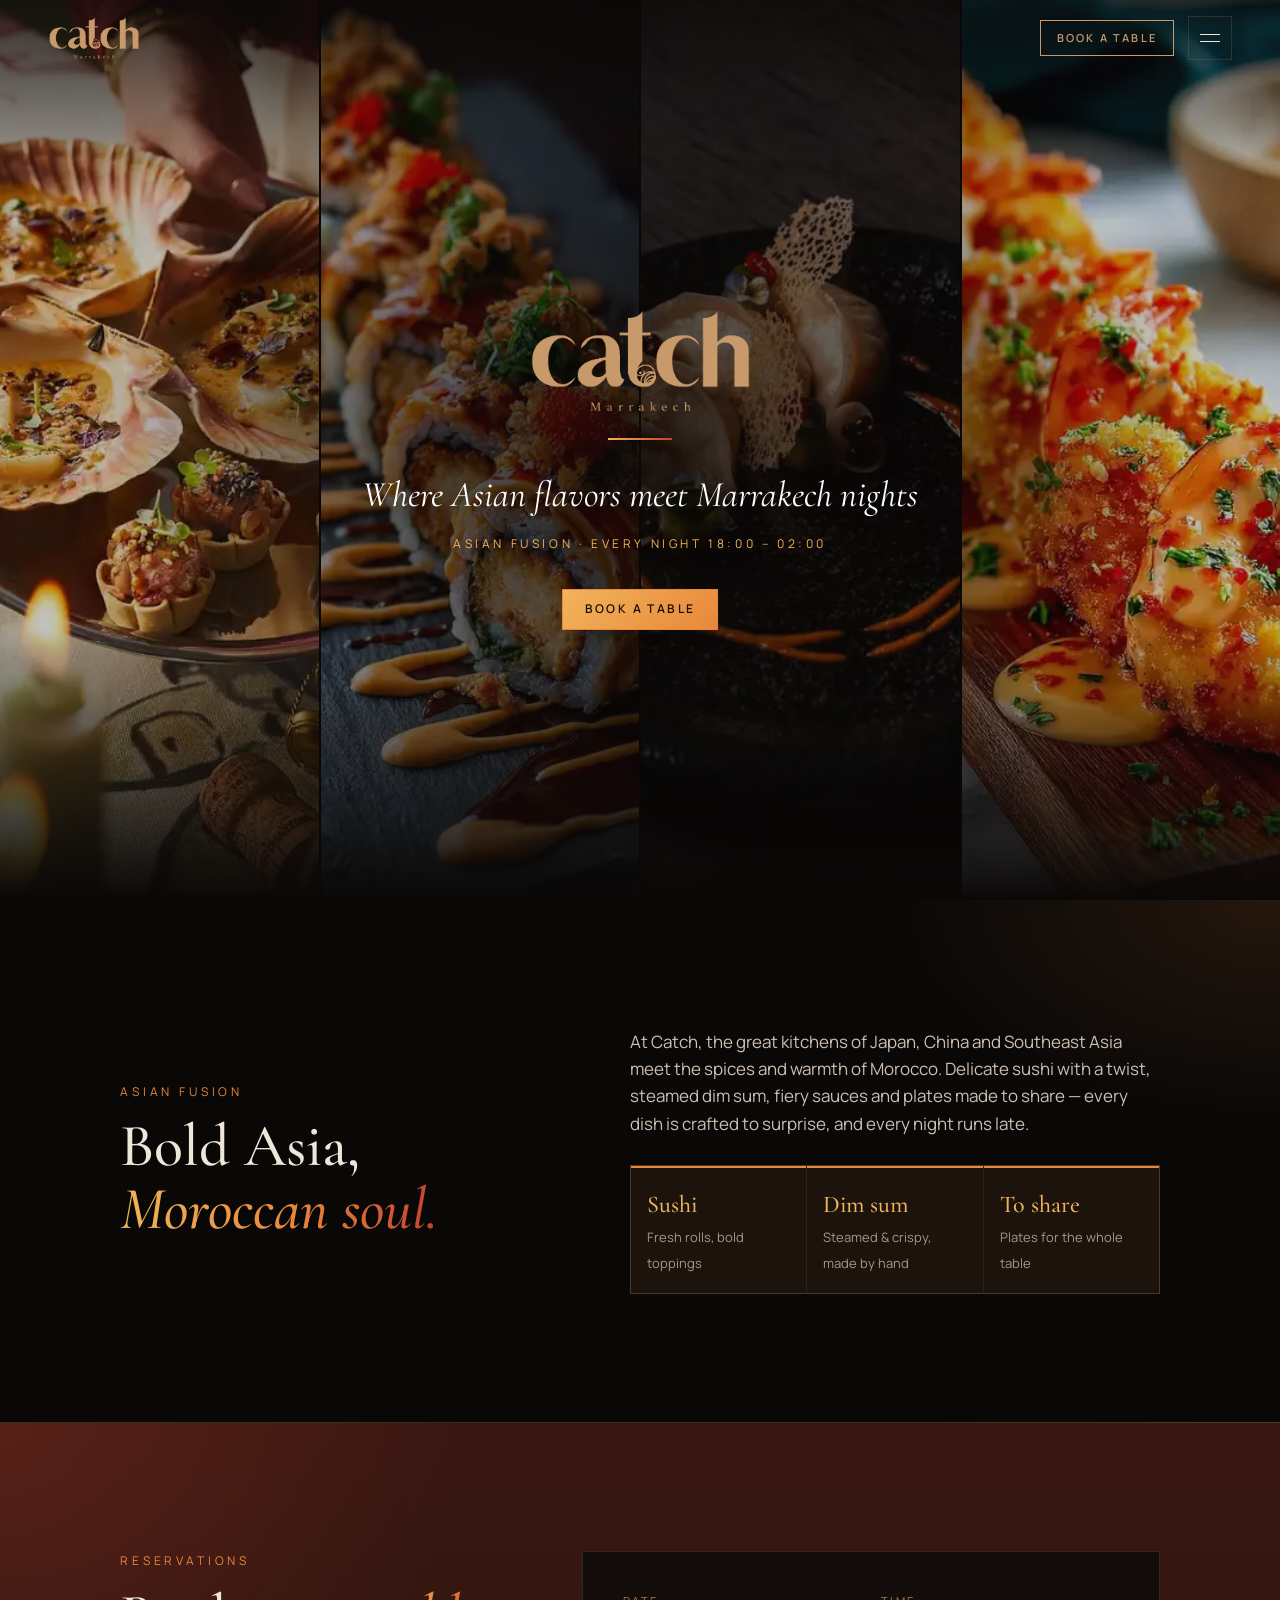
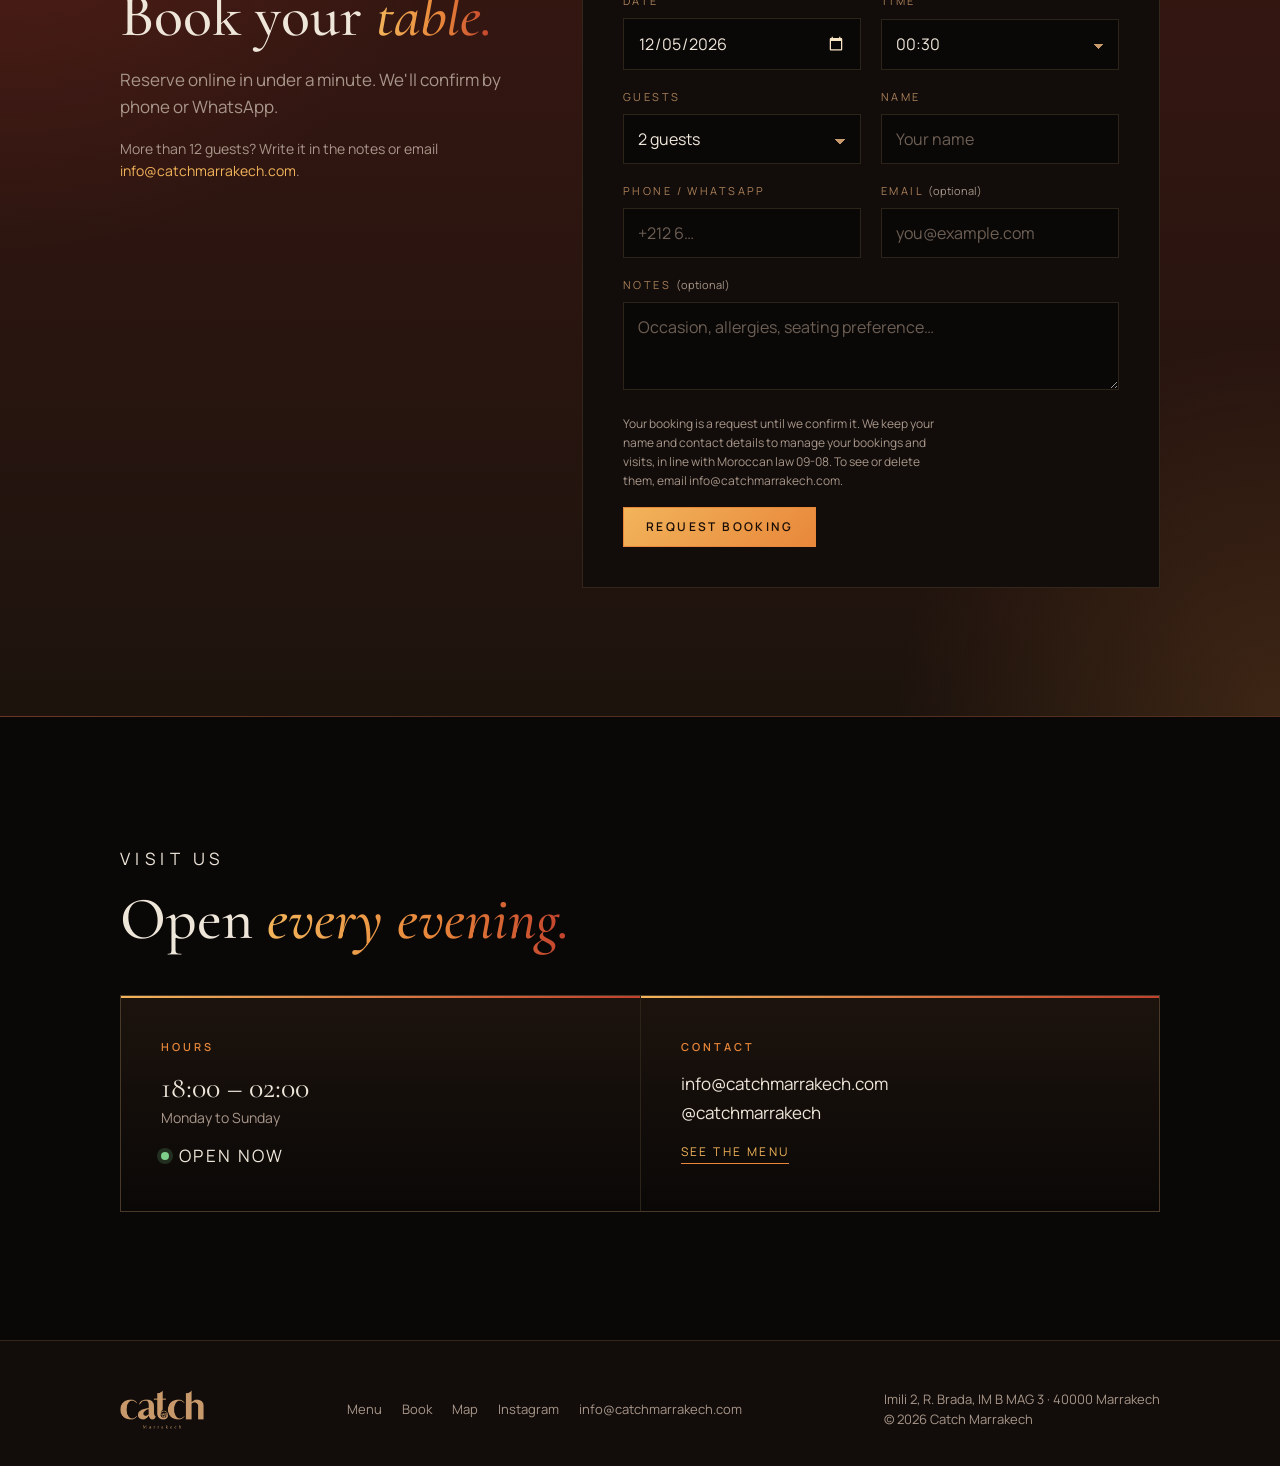
==== commit 2726454e: "Asian fusion intro, remove scrolling strip, address in footer only" ====
--- a/index.html
+++ b/index.html
@@ -65,7 +65,7 @@
       <li><a href="/#visit">Visit us</a></li>
       <li><a href="https://www.instagram.com/catchmarrakech/" target="_blank" rel="noopener">Instagram</a></li>
     </ul>
-    <small>Every night 18:00 – 02:00 · Marrakech</small>
+    <small>Every night 18:00 – 02:00</small>
   </div>
 </nav>
 
@@ -81,12 +81,27 @@
       <h1><span class="logo" role="img" aria-label="Catch Marrakech"></span><span class="sr">Catch Marrakech, Asian kitchen</span></h1>
       <div class="rule"></div>
       <p class="hero__tag">Where Asian flavors meet Marrakech nights</p>
-      <p class="hero__meta">Asian kitchen · Every night 18:00 – 02:00</p>
+      <p class="hero__meta">Asian fusion · Every night 18:00 – 02:00</p>
       <a class="btn btn--solid" href="#reserve">Book a table</a>
     </div>
   </section>
 
-  <div class="band" aria-hidden="true"><div><span>Where Asian flavors meet Marrakech nights</span><span>Open every night until 2am</span><span>Imili · Marrakech</span><span>Where Asian flavors meet Marrakech nights</span><span>Open every night until 2am</span><span>Imili · Marrakech</span></div><div><span>Where Asian flavors meet Marrakech nights</span><span>Open every night until 2am</span><span>Imili · Marrakech</span><span>Where Asian flavors meet Marrakech nights</span><span>Open every night until 2am</span><span>Imili · Marrakech</span></div></div>
+  <section class="fusion">
+    <div class="wrap fusion__grid">
+      <div class="reveal">
+        <p class="eyebrow">Asian fusion</p>
+        <h2>Bold Asia, <em>Moroccan soul.</em></h2>
+      </div>
+      <div class="reveal">
+        <p class="lead">At Catch, the great kitchens of Japan, China and Southeast Asia meet the spices and warmth of Morocco. Delicate sushi with a twist, steamed dim sum, fiery sauces and plates made to share — every dish is crafted to surprise, and every night runs late.</p>
+        <div class="pillars">
+          <div><b>Sushi</b><small>Fresh rolls, bold toppings</small></div>
+          <div><b>Dim sum</b><small>Steamed &amp; crispy, made by hand</small></div>
+          <div><b>To share</b><small>Plates for the whole table</small></div>
+        </div>
+      </div>
+    </div>
+  </section>
 
   <section class="reserve" id="reserve">
     <div class="wrap reserve__grid">
@@ -149,7 +164,7 @@
         <p class="eyebrow">Visit us</p>
         <h2>Open <em>every evening.</em></h2>
       </div>
-      <div class="visit__grid reveal">
+      <div class="visit__grid visit__grid--2 reveal">
         <div>
           <h3>Hours</h3>
           <p class="big">18:00 – 02:00</p>
@@ -157,11 +172,6 @@
           <p class="status" id="status"><i></i><span>Marrakech time</span></p>
         </div>
         <div>
-          <h3>Address</h3>
-          <address>Imili 2, R. Brada<br>IM B, MAG 3<br>40000 Marrakech</address>
-          <a class="link" href="https://maps.app.goo.gl/BqxYbUBCXpp8ehJy6" target="_blank" rel="noopener">Open in Google Maps</a>
-        </div>
-        <div>
           <h3>Contact</h3>
           <p><a href="mailto:info@catchmarrakech.com">info@catchmarrakech.com</a></p>
           <p><a href="https://www.instagram.com/catchmarrakech/" target="_blank" rel="noopener">@catchmarrakech</a></p>
@@ -176,7 +186,7 @@
   <div class="foot">
     <span class="logo" role="img" aria-label="Catch Marrakech"></span>
     <nav><a href="/menu">Menu</a><a href="/#reserve">Book</a><a href="https://maps.app.goo.gl/BqxYbUBCXpp8ehJy6" target="_blank" rel="noopener">Map</a><a href="https://www.instagram.com/catchmarrakech/" target="_blank" rel="noopener">Instagram</a><a href="mailto:info@catchmarrakech.com">info@catchmarrakech.com</a></nav>
-    <p>© <span id="year">2026</span> Catch Marrakech</p>
+    <p>Imili 2, R. Brada, IM B MAG 3 · 40000 Marrakech<br>© <span id="year">2026</span> Catch Marrakech</p>
   </div>
 </footer>
 
--- a/style.css
+++ b/style.css
@@ -138,6 +138,16 @@
 .soon{color:var(--muted);font-size:13px;letter-spacing:.22em;text-transform:uppercase}
 .menu-cta{text-align:center;padding-top:clamp(48px,7vw,80px)}
 
+/* ---------- fusion intro ---------- */
+.fusion{background:radial-gradient(50% 70% at 100% 0%,rgba(232,135,58,.12),transparent 60%),var(--black)}
+.fusion__grid{display:grid;grid-template-columns:.9fr 1.1fr;gap:clamp(28px,6vw,80px);align-items:center}
+.fusion .lead{margin-top:0;max-width:56ch;color:#cdbfb2}
+.pillars{display:grid;grid-template-columns:repeat(3,1fr);gap:1px;background:var(--line);border:1px solid var(--line);margin-top:28px}
+.pillars div{background:var(--walnut);padding:18px 16px;border-top:2px solid var(--ember)}
+.pillars b{display:block;font-family:var(--serif);font-weight:500;font-size:24px;color:var(--saffron)}
+.pillars small{font-size:13px;color:var(--muted)}
+.visit__grid--2{grid-template-columns:repeat(2,1fr)}
+
 /* ---------- colour band ---------- */
 .band{overflow:hidden;background:linear-gradient(90deg,var(--chili),var(--ember) 50%,var(--saffron));color:#1a0d06;padding:14px 0;white-space:nowrap}
 .band div{display:inline-flex;gap:42px;padding-right:42px;animation:slide 32s linear infinite;font-family:var(--serif);font-size:clamp(20px,2.4vw,26px);font-style:italic}
@@ -164,11 +174,13 @@
   .hero::after{background:radial-gradient(80% 50% at 50% 50%,rgba(10,8,7,.82),rgba(10,8,7,.5) 70%,rgba(10,8,7,.3)),linear-gradient(180deg,rgba(10,8,7,.7),transparent 25%,transparent 70%,var(--black))}
 }
 @media (max-width:860px){
+  .fusion__grid{grid-template-columns:1fr}
   .reserve__grid{grid-template-columns:1fr}
   .visit__grid{grid-template-columns:1fr}
 }
 @media (max-width:520px){
   form.book{grid-template-columns:1fr}
+  .pillars{grid-template-columns:1fr}
   .nav__right .btn{display:none}
   .cat > button small{display:none}
 }
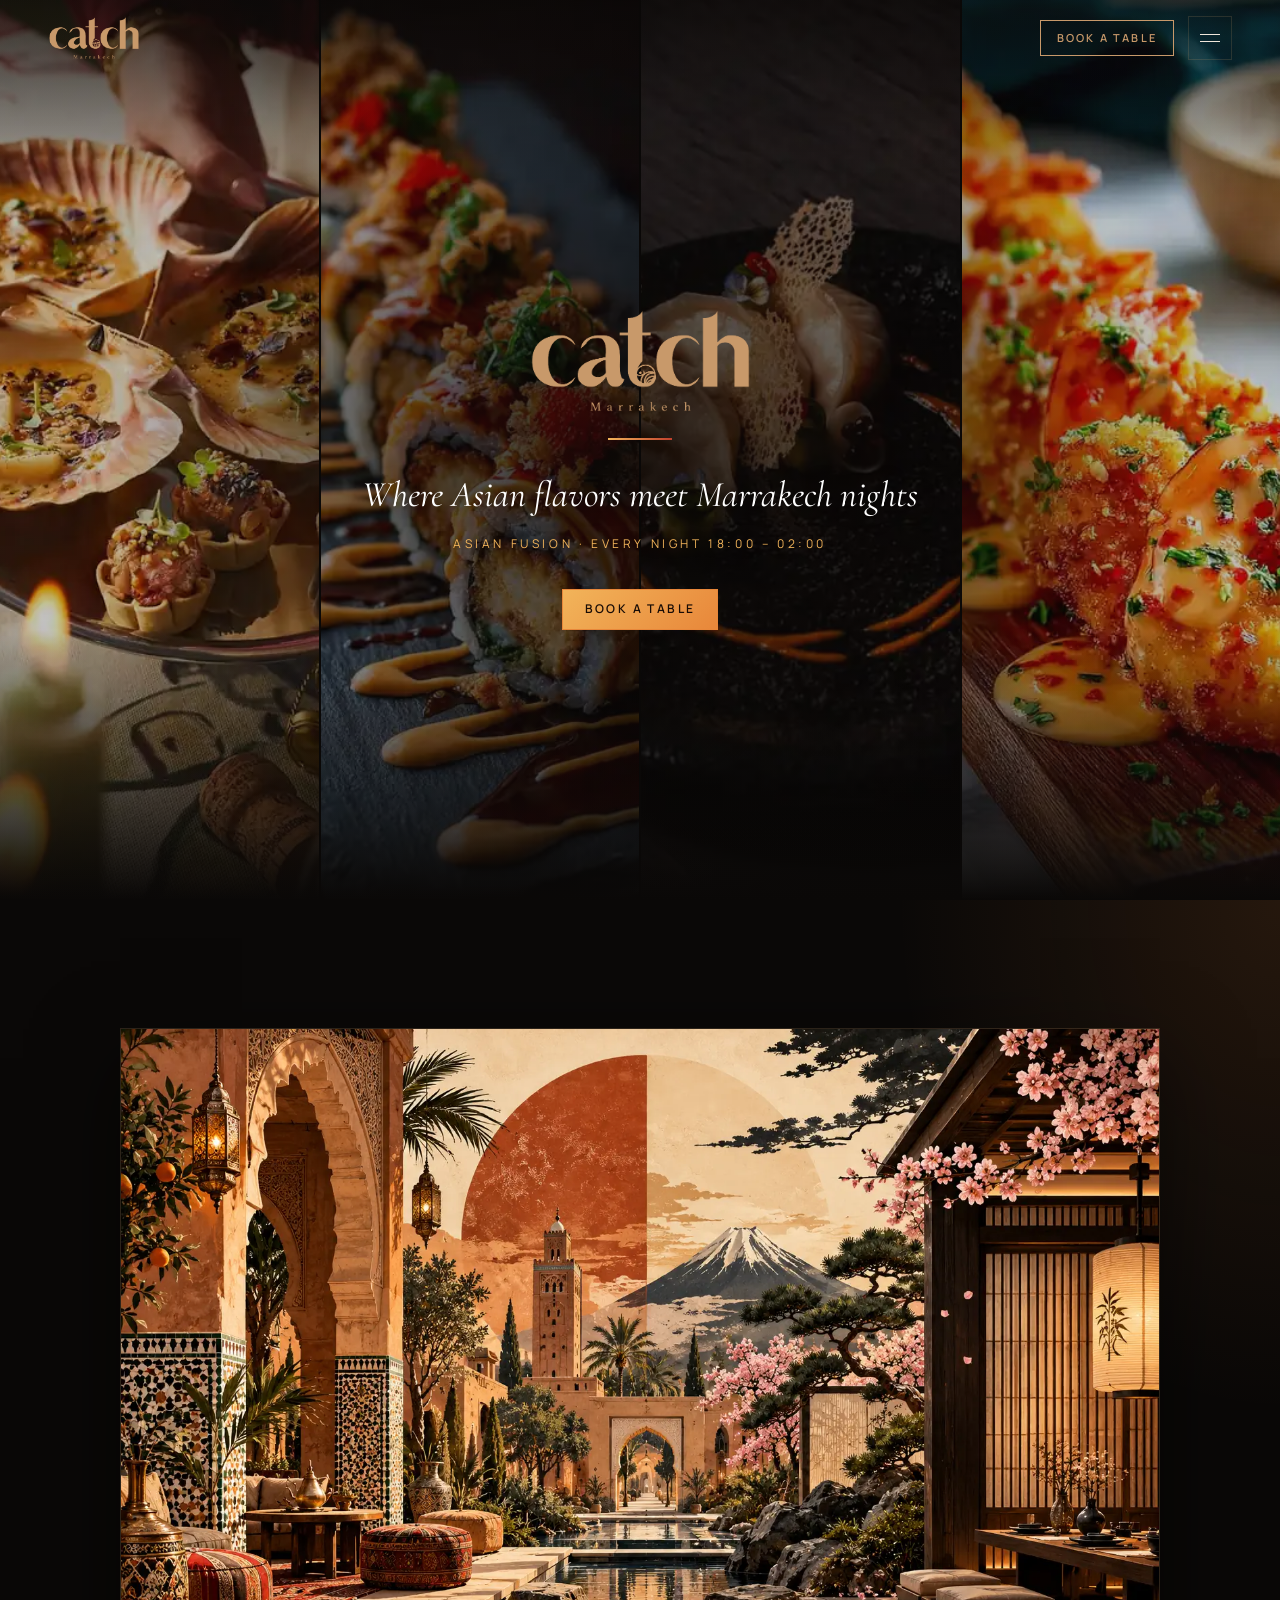
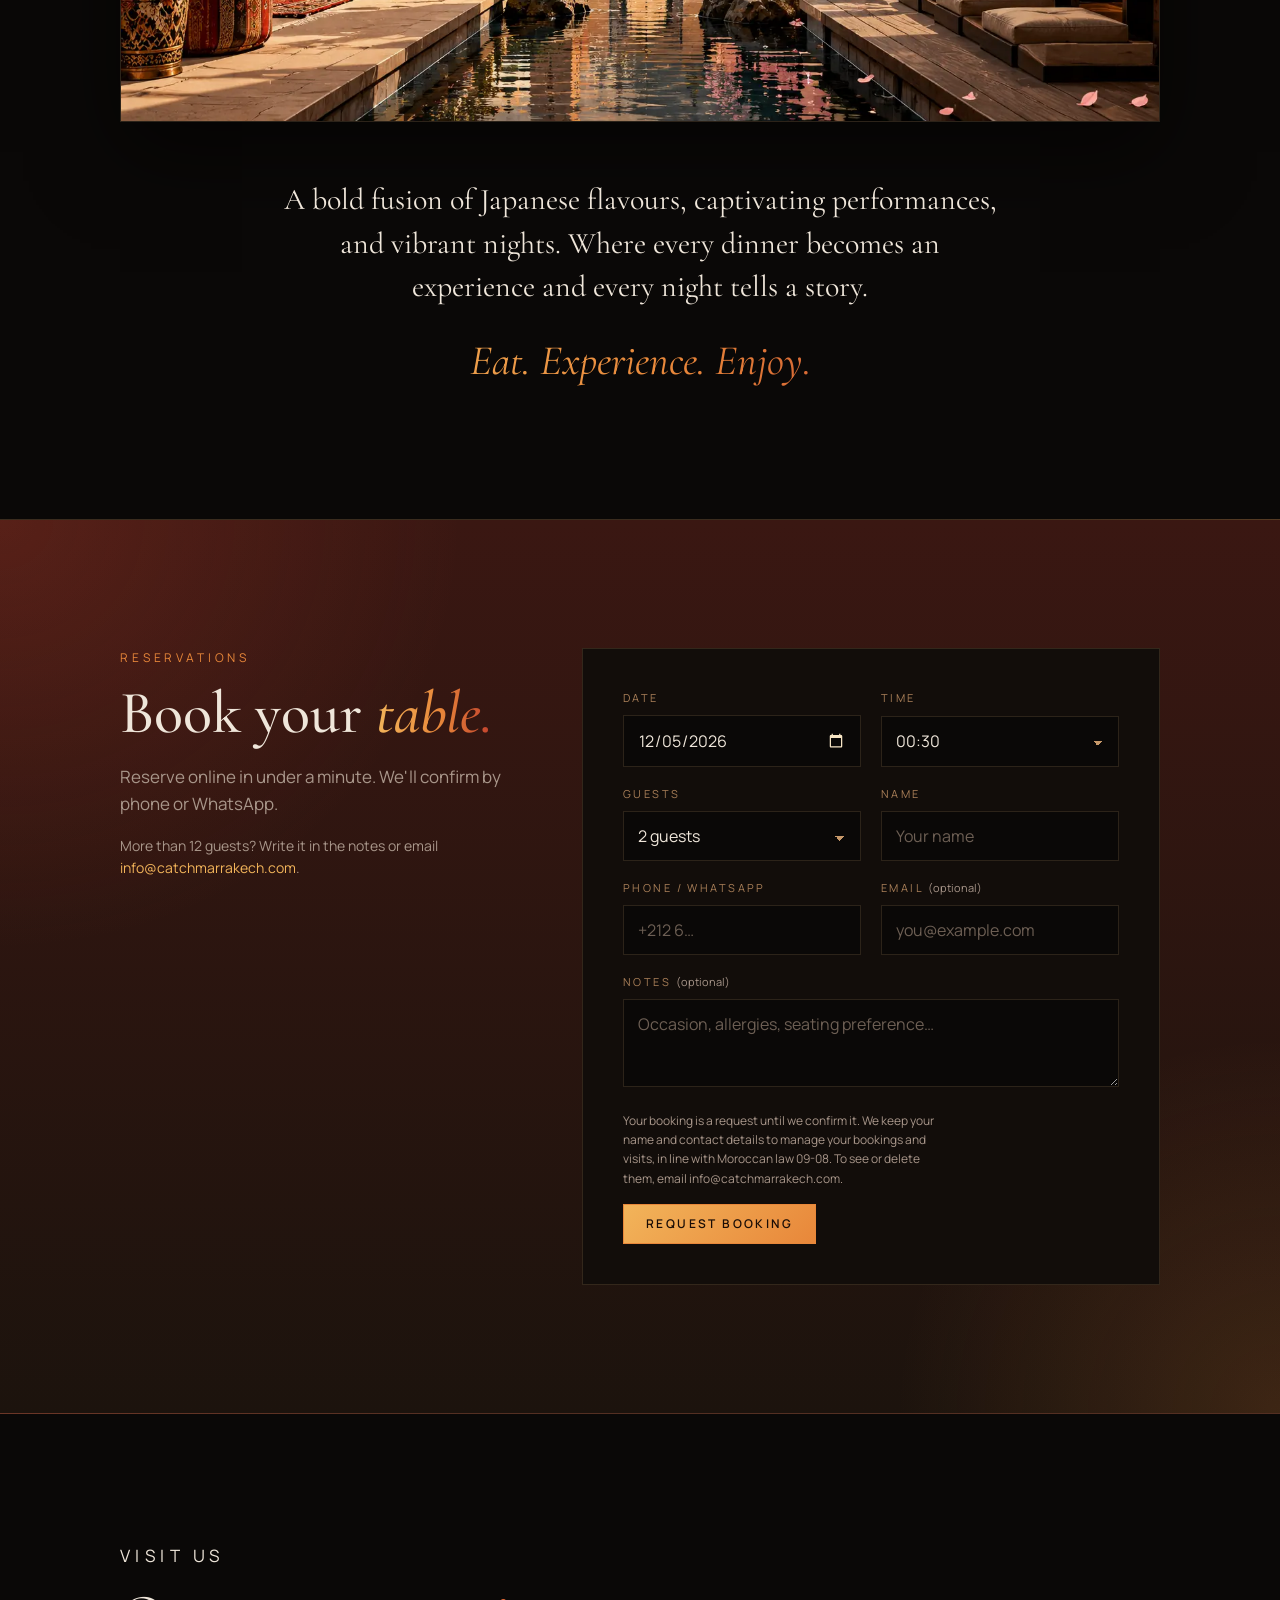
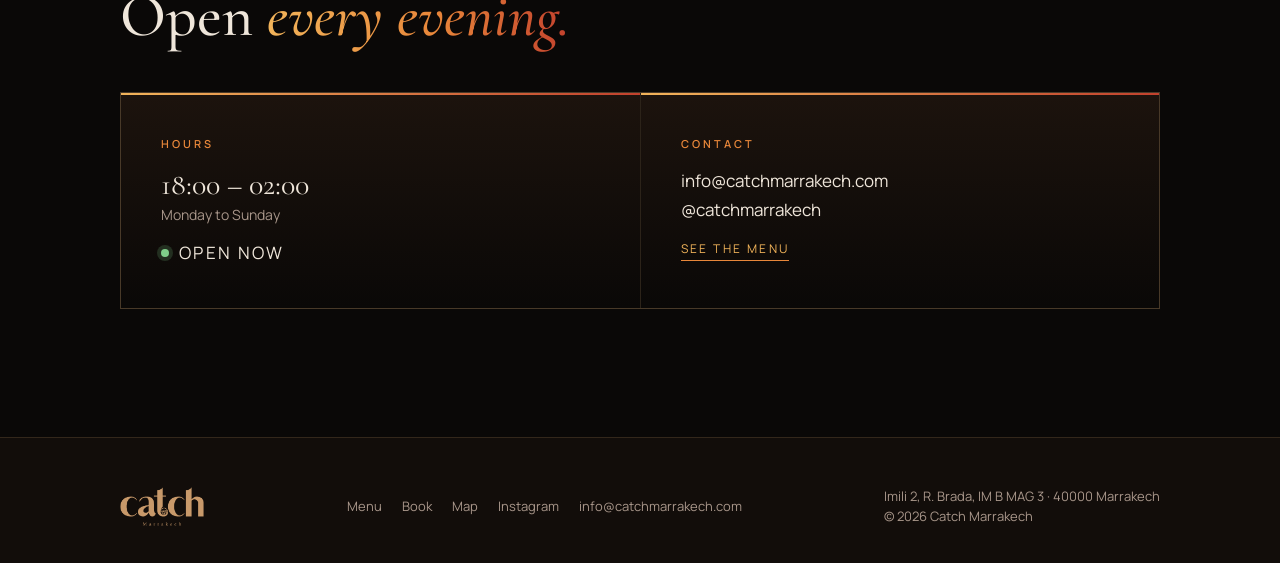
==== commit 7d0d03cc: "Add files via upload" ====
--- a/index.html
+++ b/index.html
@@ -87,18 +87,11 @@
   </section>
 
   <section class="fusion">
-    <div class="wrap fusion__grid">
-      <div class="reveal">
-        <p class="eyebrow">Asian fusion</p>
-        <h2>Bold Asia, <em>Moroccan soul.</em></h2>
-      </div>
-      <div class="reveal">
-        <p class="lead">At Catch, the great kitchens of Japan, China and Southeast Asia meet the spices and warmth of Morocco. Delicate sushi with a twist, steamed dim sum, fiery sauces and plates made to share — every dish is crafted to surprise, and every night runs late.</p>
-        <div class="pillars">
-          <div><b>Sushi</b><small>Fresh rolls, bold toppings</small></div>
-          <div><b>Dim sum</b><small>Steamed &amp; crispy, made by hand</small></div>
-          <div><b>To share</b><small>Plates for the whole table</small></div>
-        </div>
+    <div class="wrap">
+      <figure class="fusion__img reveal"><img src="/img/fusion.webp" alt="Marrakech meets Asia: a Moroccan riad with zellige and lanterns opening onto a Japanese garden with cherry blossoms and Mount Fuji" width="1536" height="1024" loading="lazy" onerror="this.parentNode.hidden=true"></figure>
+      <div class="fusion__text reveal">
+        <p>A bold fusion of Japanese flavours, captivating performances, and vibrant nights. Where every dinner becomes an experience and every night tells a story.</p>
+        <p class="fusion__tag">Eat. Experience. Enjoy.</p>
       </div>
     </div>
   </section>
--- a/style.css
+++ b/style.css
@@ -140,8 +140,11 @@
 
 /* ---------- fusion intro ---------- */
 .fusion{background:radial-gradient(50% 70% at 100% 0%,rgba(232,135,58,.12),transparent 60%),var(--black)}
-.fusion__grid{display:grid;grid-template-columns:.9fr 1.1fr;gap:clamp(28px,6vw,80px);align-items:center}
-.fusion .lead{margin-top:0;max-width:56ch;color:#cdbfb2}
+.fusion__img{margin:0;border:1px solid var(--line);box-shadow:0 30px 80px rgba(0,0,0,.55);overflow:hidden}
+.fusion__img img{width:100%;height:auto}
+.fusion__text{max-width:720px;margin:clamp(32px,5vw,56px) auto 0;text-align:center}
+.fusion__text p{font-family:var(--serif);font-size:clamp(22px,2.6vw,30px);line-height:1.45;color:var(--cream)}
+.fusion__text .fusion__tag{margin-top:22px;font-style:italic;font-size:clamp(28px,3.6vw,42px);background:linear-gradient(90deg,var(--saffron),var(--ember) 55%,var(--chili));-webkit-background-clip:text;background-clip:text;color:transparent}
 .pillars{display:grid;grid-template-columns:repeat(3,1fr);gap:1px;background:var(--line);border:1px solid var(--line);margin-top:28px}
 .pillars div{background:var(--walnut);padding:18px 16px;border-top:2px solid var(--ember)}
 .pillars b{display:block;font-family:var(--serif);font-weight:500;font-size:24px;color:var(--saffron)}
@@ -174,7 +177,6 @@
   .hero::after{background:radial-gradient(80% 50% at 50% 50%,rgba(10,8,7,.82),rgba(10,8,7,.5) 70%,rgba(10,8,7,.3)),linear-gradient(180deg,rgba(10,8,7,.7),transparent 25%,transparent 70%,var(--black))}
 }
 @media (max-width:860px){
-  .fusion__grid{grid-template-columns:1fr}
   .reserve__grid{grid-template-columns:1fr}
   .visit__grid{grid-template-columns:1fr}
 }
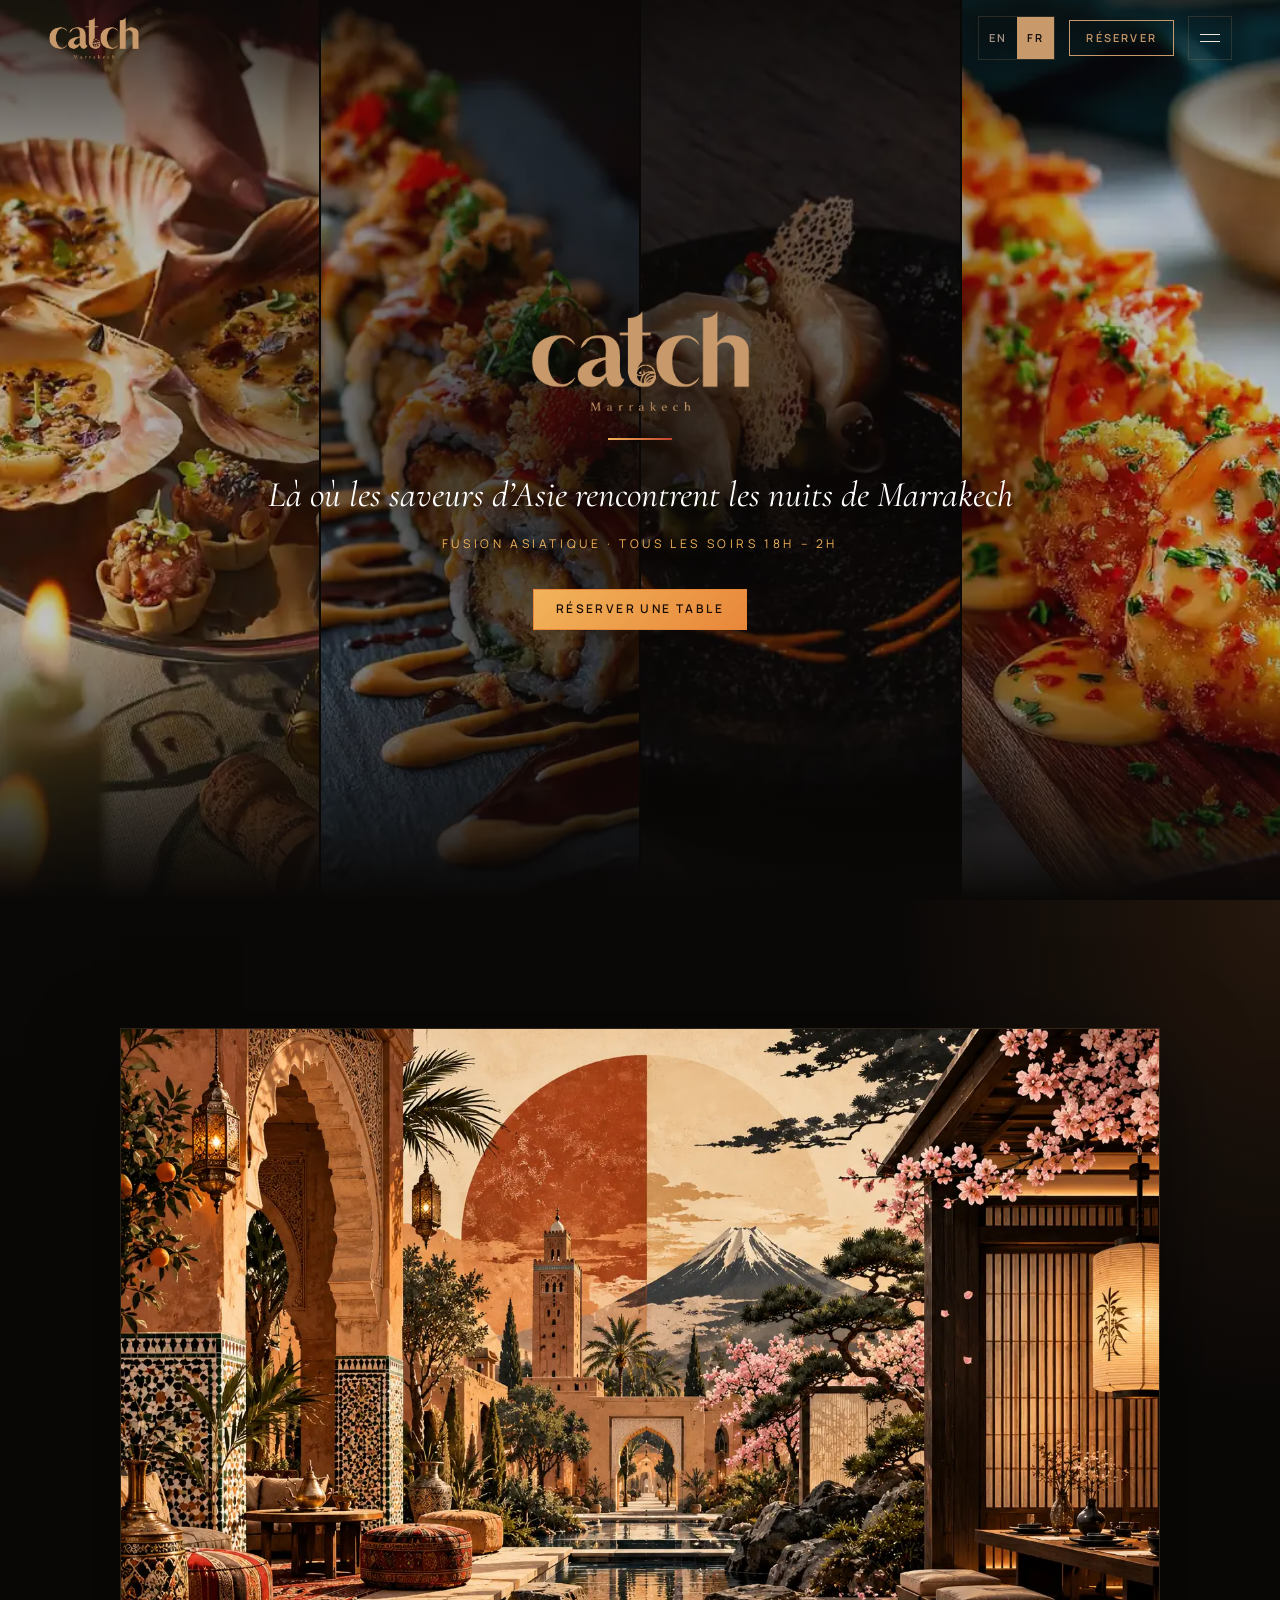
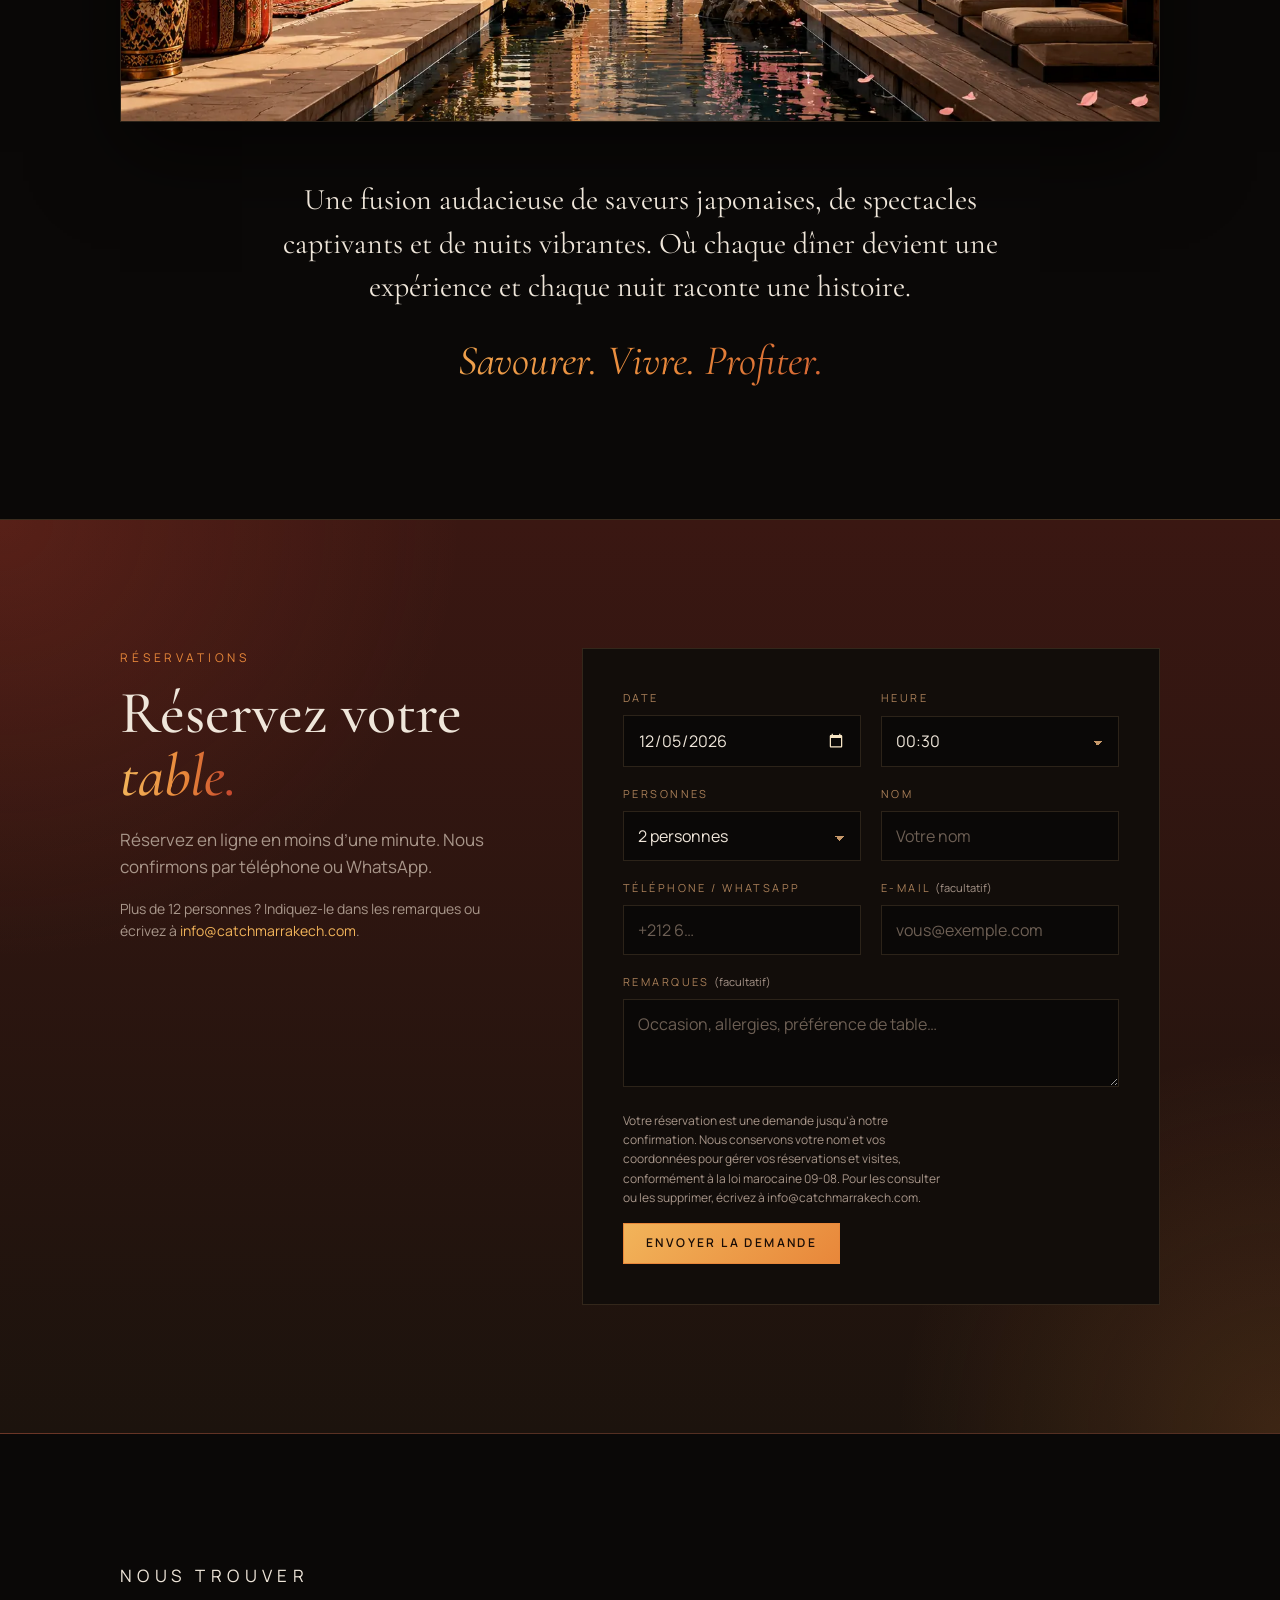
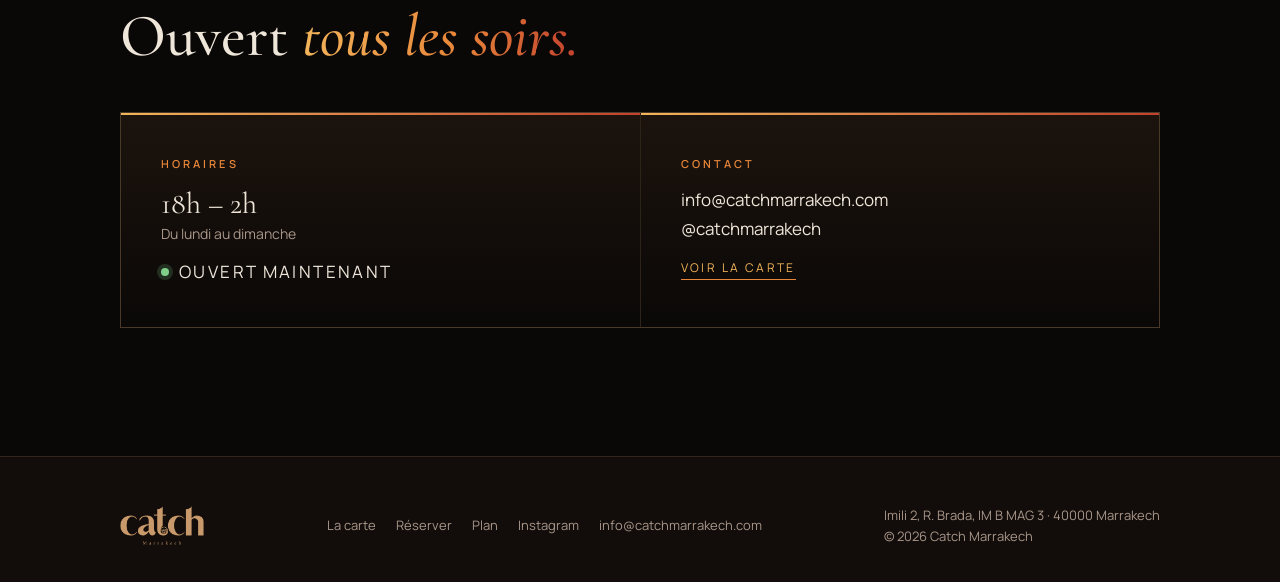
==== commit 4f1a39c6: "Add files via upload" ====
--- a/index.html
+++ b/index.html
@@ -1,16 +1,20 @@
 <!doctype html>
-<html lang="en">
+<html lang="fr">
 <head>
 <meta charset="utf-8">
 <meta name="viewport" content="width=device-width, initial-scale=1">
-<title>Catch Marrakech · Asian Kitchen</title>
-<meta name="description" content="Catch Marrakech: Asian kitchen in Marrakech. Where Asian flavors meet Marrakech nights. Open every evening 18:00 – 02:00. Book your table online.">
-<link rel="canonical" href="https://www.catchmarrakech.com/">
+<title>Catch Marrakech · Cuisine asiatique fusion</title>
+<meta name="description" content="Catch Marrakech : cuisine asiatique fusion à Marrakech. Là où les saveurs d’Asie rencontrent les nuits de Marrakech. Ouvert tous les soirs de 18h à 2h. Réservez votre table en ligne.">
+<link rel="canonical" href="https://www.catchmarrakech.com/fr/">
+<link rel="alternate" hreflang="en" href="https://www.catchmarrakech.com/">
+<link rel="alternate" hreflang="fr" href="https://www.catchmarrakech.com/fr/">
+<link rel="alternate" hreflang="x-default" href="https://www.catchmarrakech.com/">
 <link rel="icon" type="image/png" href="icon.png">
-<meta property="og:title" content="Catch Marrakech · Asian Kitchen">
-<meta property="og:description" content="Where Asian flavors meet Marrakech nights. Open every evening 18:00 – 02:00.">
+<meta property="og:title" content="Catch Marrakech · Cuisine asiatique fusion">
+<meta property="og:description" content="Là où les saveurs d’Asie rencontrent les nuits de Marrakech. Ouvert tous les soirs de 18h à 2h.">
 <meta property="og:image" content="https://www.catchmarrakech.com/og.jpg">
-<meta property="og:url" content="https://www.catchmarrakech.com/">
+<meta property="og:url" content="https://www.catchmarrakech.com/fr/">
+<meta property="og:locale" content="fr_FR">
 <meta name="theme-color" content="#0a0807">
 <link rel="preconnect" href="https://fonts.googleapis.com">
 <link rel="preconnect" href="https://fonts.gstatic.com" crossorigin>
@@ -50,22 +54,23 @@
 <body>
 
 <header class="nav" id="nav">
-  <a href="/" aria-label="Catch Marrakech home"><span class="logo" role="img" aria-label="Catch Marrakech"></span></a>
+  <a href="/fr/" aria-label="Accueil Catch Marrakech"><span class="logo" role="img" aria-label="Catch Marrakech"></span></a>
   <div class="nav__right">
-    <a class="btn" href="/#reserve">Book a table</a>
-    <button class="burger" id="burger" type="button" aria-label="Open navigation" aria-expanded="false" aria-controls="drawer"><i></i><i></i></button>
+    <div class="lang"><a href="/" lang="en" hreflang="en">EN</a><a href="/fr/" aria-current="true">FR</a></div>
+    <a class="btn" href="/fr/#reserve">Réserver</a>
+    <button class="burger" id="burger" type="button" aria-label="Ouvrir le menu" aria-expanded="false" aria-controls="drawer"><i></i><i></i></button>
   </div>
 </header>
 <nav class="drawer" id="drawer" aria-hidden="true">
   <div>
     <ul>
-      <li><a href="/" aria-current="page">Home</a></li>
-      <li><a href="/menu">Menu</a></li>
-      <li><a href="/#reserve">Book a table</a></li>
-      <li><a href="/#visit">Visit us</a></li>
+      <li><a href="/fr/" aria-current="page">Accueil</a></li>
+      <li><a href="/fr/menu">La carte</a></li>
+      <li><a href="/fr/#reserve">Réserver une table</a></li>
+      <li><a href="/fr/#visit">Nous trouver</a></li>
       <li><a href="https://www.instagram.com/catchmarrakech/" target="_blank" rel="noopener">Instagram</a></li>
     </ul>
-    <small>Every night 18:00 – 02:00</small>
+    <small>Tous les soirs 18h – 2h</small>
   </div>
 </nav>
 
@@ -78,20 +83,20 @@
       <figure><img src="/img/prawns.webp" alt=""></figure>
     </div>
     <div>
-      <h1><span class="logo" role="img" aria-label="Catch Marrakech"></span><span class="sr">Catch Marrakech, Asian kitchen</span></h1>
+      <h1><span class="logo" role="img" aria-label="Catch Marrakech"></span><span class="sr">Catch Marrakech, cuisine asiatique fusion</span></h1>
       <div class="rule"></div>
-      <p class="hero__tag">Where Asian flavors meet Marrakech nights</p>
-      <p class="hero__meta">Asian fusion · Every night 18:00 – 02:00</p>
-      <a class="btn btn--solid" href="#reserve">Book a table</a>
+      <p class="hero__tag">Là où les saveurs d’Asie rencontrent les nuits de Marrakech</p>
+      <p class="hero__meta">Fusion asiatique · Tous les soirs 18h – 2h</p>
+      <a class="btn btn--solid" href="#reserve">Réserver une table</a>
     </div>
   </section>
 
   <section class="fusion">
     <div class="wrap">
-      <figure class="fusion__img reveal"><img src="/img/fusion.webp" alt="Marrakech meets Asia: a Moroccan riad with zellige and lanterns opening onto a Japanese garden with cherry blossoms and Mount Fuji" width="1536" height="1024" loading="lazy" onerror="this.parentNode.hidden=true"></figure>
+      <figure class="fusion__img reveal"><img src="/img/fusion.webp" alt="Marrakech rencontre l’Asie : un riad marocain avec zellige et lanternes ouvert sur un jardin japonais, cerisiers en fleurs et mont Fuji" width="1536" height="1024" loading="lazy" onerror="this.parentNode.hidden=true"></figure>
       <div class="fusion__text reveal">
-        <p>A bold fusion of Japanese flavours, captivating performances, and vibrant nights. Where every dinner becomes an experience and every night tells a story.</p>
-        <p class="fusion__tag">Eat. Experience. Enjoy.</p>
+        <p>Une fusion audacieuse de saveurs japonaises, de spectacles captivants et de nuits vibrantes. Où chaque dîner devient une expérience et chaque nuit raconte une histoire.</p>
+        <p class="fusion__tag">Savourer. Vivre. Profiter.</p>
       </div>
     </div>
   </section>
@@ -99,10 +104,10 @@
   <section class="reserve" id="reserve">
     <div class="wrap reserve__grid">
       <div class="reveal">
-        <p class="eyebrow">Reservations</p>
-        <h2>Book your <em>table.</em></h2>
-        <p class="lead">Reserve online in under a minute. We'll confirm by phone or WhatsApp.</p>
-        <p class="lead" style="font-size:14px">More than 12 guests? Write it in the notes or email <a href="mailto:info@catchmarrakech.com" style="color:var(--saffron)">info@catchmarrakech.com</a>.</p>
+        <p class="eyebrow">Réservations</p>
+        <h2>Réservez votre <em>table.</em></h2>
+        <p class="lead">Réservez en ligne en moins d’une minute. Nous confirmons par téléphone ou WhatsApp.</p>
+        <p class="lead" style="font-size:14px">Plus de 12 personnes ? Indiquez-le dans les remarques ou écrivez à <a href="mailto:info@catchmarrakech.com" style="color:var(--saffron)">info@catchmarrakech.com</a>.</p>
       </div>
       <div class="reveal">
         <form class="book" id="book" novalidate>
@@ -111,41 +116,41 @@
             <input id="f-date" name="date" type="date" required>
           </div>
           <div class="field">
-            <label for="f-time">Time</label>
+            <label for="f-time">Heure</label>
             <select id="f-time" name="time" required></select>
           </div>
           <div class="field">
-            <label for="f-guests">Guests</label>
+            <label for="f-guests">Personnes</label>
             <select id="f-guests" name="guests" required></select>
           </div>
           <div class="field">
-            <label for="f-name">Name</label>
-            <input id="f-name" name="name" type="text" autocomplete="name" maxlength="80" required placeholder="Your name">
-          </div>
-          <div class="field">
-            <label for="f-phone">Phone / WhatsApp</label>
+            <label for="f-name">Nom</label>
+            <input id="f-name" name="name" type="text" autocomplete="name" maxlength="80" required placeholder="Votre nom">
+          </div>
+          <div class="field">
+            <label for="f-phone">Téléphone / WhatsApp</label>
             <input id="f-phone" name="phone" type="tel" autocomplete="tel" maxlength="30" required placeholder="+212 6…">
           </div>
           <div class="field">
-            <label for="f-email">Email <span>(optional)</span></label>
-            <input id="f-email" name="email" type="email" autocomplete="email" maxlength="120" placeholder="you@example.com">
+            <label for="f-email">E-mail <span>(facultatif)</span></label>
+            <input id="f-email" name="email" type="email" autocomplete="email" maxlength="120" placeholder="vous@exemple.com">
           </div>
           <div class="field field--full">
-            <label for="f-notes">Notes <span>(optional)</span></label>
-            <textarea id="f-notes" name="notes" maxlength="500" placeholder="Occasion, allergies, seating preference…"></textarea>
-          </div>
-          <div class="hp" aria-hidden="true"><label>Website <input name="website" tabindex="-1" autocomplete="off"></label></div>
+            <label for="f-notes">Remarques <span>(facultatif)</span></label>
+            <textarea id="f-notes" name="notes" maxlength="500" placeholder="Occasion, allergies, préférence de table…"></textarea>
+          </div>
+          <div class="hp" aria-hidden="true"><label>Site web <input name="website" tabindex="-1" autocomplete="off"></label></div>
           <p class="msg" id="book-msg" role="alert"></p>
           <div class="book__foot">
-            <small>Your booking is a request until we confirm it. We keep your name and contact details to manage your bookings and visits, in line with Moroccan law 09-08. To see or delete them, email info@catchmarrakech.com.</small>
-            <button class="btn btn--solid" type="submit" id="book-btn">Request booking</button>
+            <small>Votre réservation est une demande jusqu’à notre confirmation. Nous conservons votre nom et vos coordonnées pour gérer vos réservations et visites, conformément à la loi marocaine 09-08. Pour les consulter ou les supprimer, écrivez à info@catchmarrakech.com.</small>
+            <button class="btn btn--solid" type="submit" id="book-btn">Envoyer la demande</button>
           </div>
         </form>
         <div class="done" id="book-done" role="status">
-          <h3>Thank you!</h3>
-          <p id="done-text">We've received your request and will confirm shortly.</p>
+          <h3>Merci !</h3>
+          <p id="done-text">Nous avons bien reçu votre demande et vous confirmerons rapidement.</p>
           <span class="ref" id="done-ref"></span><br>
-          <button class="btn" type="button" id="book-again">Make another booking</button>
+          <button class="btn" type="button" id="book-again">Faire une autre réservation</button>
         </div>
       </div>
     </div>
@@ -154,21 +159,21 @@
   <section class="visit" id="visit">
     <div class="wrap">
       <div class="reveal">
-        <p class="eyebrow">Visit us</p>
-        <h2>Open <em>every evening.</em></h2>
+        <p class="eyebrow">Nous trouver</p>
+        <h2>Ouvert <em>tous les soirs.</em></h2>
       </div>
       <div class="visit__grid visit__grid--2 reveal">
         <div>
-          <h3>Hours</h3>
-          <p class="big">18:00 – 02:00</p>
-          <p style="color:var(--muted);font-size:14px">Monday to Sunday</p>
-          <p class="status" id="status"><i></i><span>Marrakech time</span></p>
+          <h3>Horaires</h3>
+          <p class="big">18h – 2h</p>
+          <p style="color:var(--muted);font-size:14px">Du lundi au dimanche</p>
+          <p class="status" id="status"><i></i><span>Heure de Marrakech</span></p>
         </div>
         <div>
           <h3>Contact</h3>
           <p><a href="mailto:info@catchmarrakech.com">info@catchmarrakech.com</a></p>
           <p><a href="https://www.instagram.com/catchmarrakech/" target="_blank" rel="noopener">@catchmarrakech</a></p>
-          <a class="link" href="/menu">See the menu</a>
+          <a class="link" href="/fr/menu">Voir la carte</a>
         </div>
       </div>
     </div>
@@ -178,7 +183,7 @@
 <footer>
   <div class="foot">
     <span class="logo" role="img" aria-label="Catch Marrakech"></span>
-    <nav><a href="/menu">Menu</a><a href="/#reserve">Book</a><a href="https://maps.app.goo.gl/BqxYbUBCXpp8ehJy6" target="_blank" rel="noopener">Map</a><a href="https://www.instagram.com/catchmarrakech/" target="_blank" rel="noopener">Instagram</a><a href="mailto:info@catchmarrakech.com">info@catchmarrakech.com</a></nav>
+    <nav><a href="/fr/menu">La carte</a><a href="/fr/#reserve">Réserver</a><a href="https://maps.app.goo.gl/BqxYbUBCXpp8ehJy6" target="_blank" rel="noopener">Plan</a><a href="https://www.instagram.com/catchmarrakech/" target="_blank" rel="noopener">Instagram</a><a href="mailto:info@catchmarrakech.com">info@catchmarrakech.com</a></nav>
     <p>Imili 2, R. Brada, IM B MAG 3 · 40000 Marrakech<br>© <span id="year">2026</span> Catch Marrakech</p>
   </div>
 </footer>
@@ -202,7 +207,7 @@
     const open = h >= 18 || h < 2;
     const s = document.getElementById('status');
     s.classList.toggle('open', open);
-    s.querySelector('span').textContent = open ? 'Open now' : 'Closed now · opens at 18:00';
+    s.querySelector('span').textContent = open ? 'Ouvert maintenant' : 'Fermé · ouvre à 18h';
   } catch (e) {}
 
   // ---- reservation form ----
@@ -217,7 +222,7 @@
   const msg = document.getElementById('book-msg');
   const btn = document.getElementById('book-btn');
 
-  for (let g = 1; g <= 12; g++) fGuests.add(new Option(g + (g === 1 ? ' guest' : ' guests'), g));
+  for (let g = 1; g <= 12; g++) fGuests.add(new Option(g + (g === 1 ? ' personne' : ' personnes'), g));
   fGuests.value = '2';
 
   // "Today's" evening: before 02:00 it is still last night's service
@@ -233,7 +238,7 @@
     fTime.innerHTML = '';
     SLOTS.filter(m => fDate.value !== st.date || m >= st.minutes + 30)
          .forEach(m => fTime.add(new Option(fmt(m), fmt(m))));
-    if (!fTime.options.length) fTime.add(new Option('No more times today', ''));
+    if (!fTime.options.length) fTime.add(new Option('Plus de créneau aujourd’hui', ''));
     if ([...fTime.options].some(o => o.value === prev)) fTime.value = prev;
     else if ([...fTime.options].some(o => o.value === '20:00')) fTime.value = '20:00';
   }
@@ -250,25 +255,25 @@
     e.preventDefault();
     msg.className = 'msg';
     const data = Object.fromEntries(new FormData(form));
-    if (!data.date || !data.time) return showErr('Please choose a date and time.');
-    if (!data.name.trim()) return showErr('Please enter your name.');
-    if (data.phone.replace(/\D/g,'').length < 8) return showErr('Please enter a valid phone number.');
-    if (data.email && !/^[^\s@]+@[^\s@]+\.[^\s@]+$/.test(data.email)) return showErr('Please check your email address.');
-    btn.disabled = true; btn.textContent = 'Sending…';
+    if (!data.date || !data.time) return showErr('Veuillez choisir une date et une heure.');
+    if (!data.name.trim()) return showErr('Veuillez indiquer votre nom.');
+    if (data.phone.replace(/\D/g,'').length < 8) return showErr('Veuillez indiquer un numéro de téléphone valide.');
+    if (data.email && !/^[^\s@]+@[^\s@]+\.[^\s@]+$/.test(data.email)) return showErr('Veuillez vérifier votre adresse e-mail.');
+    btn.disabled = true; btn.textContent = 'Envoi…';
     try {
-      const r = await fetch('/api/reserve', { method:'POST', headers:{'Content-Type':'application/json'}, body: JSON.stringify(data) });
+      const r = await fetch('/api/reserve', { method:'POST', headers:{'Content-Type':'application/json'}, body: JSON.stringify(Object.assign({ lang: 'fr' }, data)) });
       const j = await r.json().catch(() => ({}));
-      if (!r.ok) throw new Error(j.error || 'Something went wrong. Please try again.');
-      const nice = new Date(data.date + 'T12:00:00Z').toLocaleDateString('en-GB',{weekday:'long',day:'numeric',month:'long',timeZone:'UTC'});
+      if (!r.ok) throw new Error(j.error || 'Une erreur est survenue. Veuillez réessayer.');
+      const nice = new Date(data.date + 'T12:00:00Z').toLocaleDateString('fr-FR',{weekday:'long',day:'numeric',month:'long',timeZone:'UTC'});
       document.getElementById('done-text').textContent =
-        `We've received your request for ${data.guests} ${data.guests === '1' ? 'guest' : 'guests'} on ${nice} at ${data.time}. We'll confirm shortly by phone or WhatsApp.`;
-      document.getElementById('done-ref').textContent = 'Reference ' + j.ref;
+        `Nous avons bien reçu votre demande pour ${data.guests} ${data.guests === '1' ? 'personne' : 'personnes'} le ${nice} à ${data.time}. Nous vous confirmerons rapidement par téléphone ou WhatsApp.`;
+      document.getElementById('done-ref').textContent = 'Référence ' + j.ref;
       form.style.display = 'none';
       document.getElementById('book-done').style.display = 'block';
     } catch (err) {
-      showErr(err.message || 'Could not send your booking. Please try again or message us on Instagram.');
+      showErr(err.message || 'Impossible d’envoyer votre réservation. Réessayez ou écrivez-nous sur Instagram.');
     } finally {
-      btn.disabled = false; btn.textContent = 'Request booking';
+      btn.disabled = false; btn.textContent = 'Envoyer la demande';
     }
   });
   document.getElementById('book-again').addEventListener('click', () => {
--- a/style.css
+++ b/style.css
@@ -42,6 +42,10 @@
 .nav .logo{width:92px}
 .nav__right{display:flex;align-items:center;gap:14px}
 .nav__right .btn{padding:9px 16px;font-size:11px}
+.lang{display:flex;align-items:center;height:44px;border:1px solid var(--line)}
+.lang a{display:flex;align-items:center;height:100%;padding:0 10px;font-size:11px;font-weight:600;letter-spacing:.18em;color:var(--muted)}
+.lang a[aria-current]{color:var(--black);background:var(--oak)}
+.lang a:not([aria-current]):hover{color:var(--oak)}
 .burger{width:44px;height:44px;display:grid;place-content:center;gap:6px;background:none;border:1px solid var(--line);cursor:pointer}
 .burger i{display:block;width:20px;height:1px;background:var(--cream);transition:transform .3s,opacity .3s}
 .menu-open .burger i:nth-child(1){transform:translateY(3.5px) rotate(45deg)}
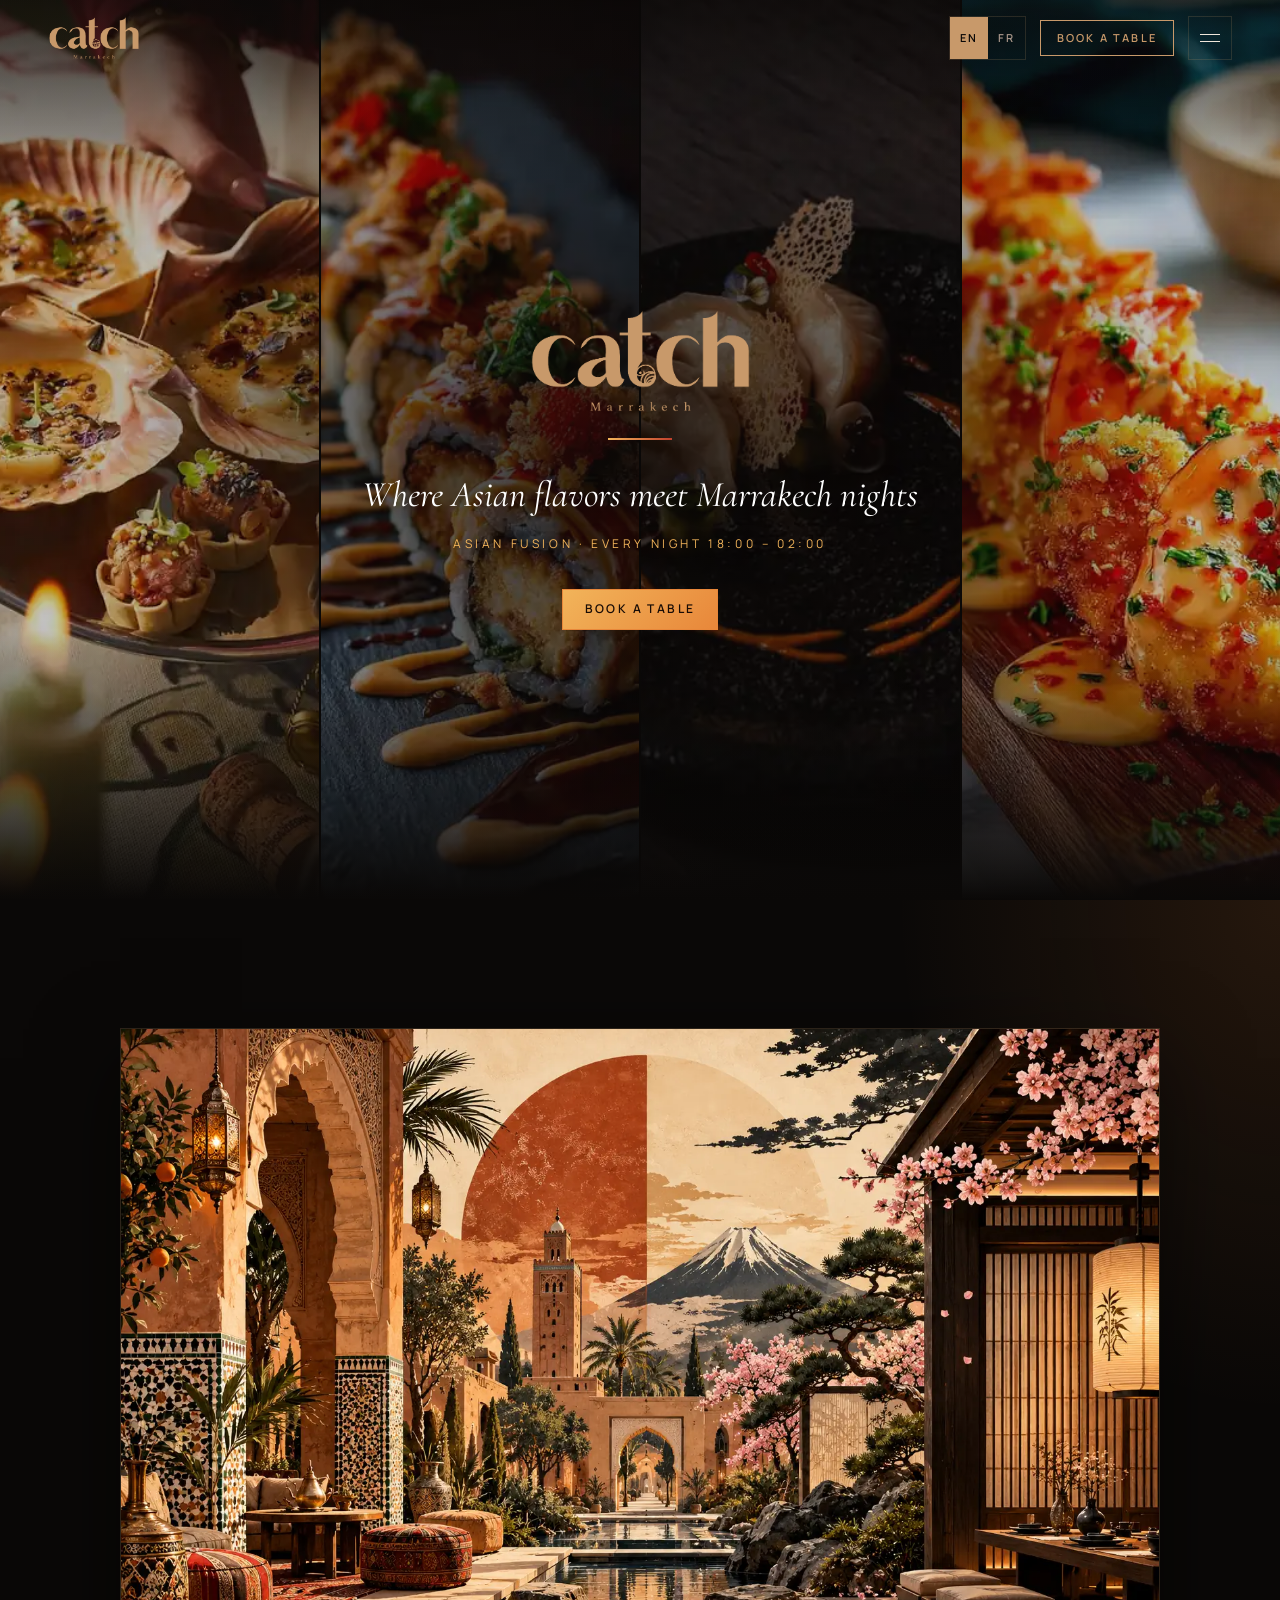
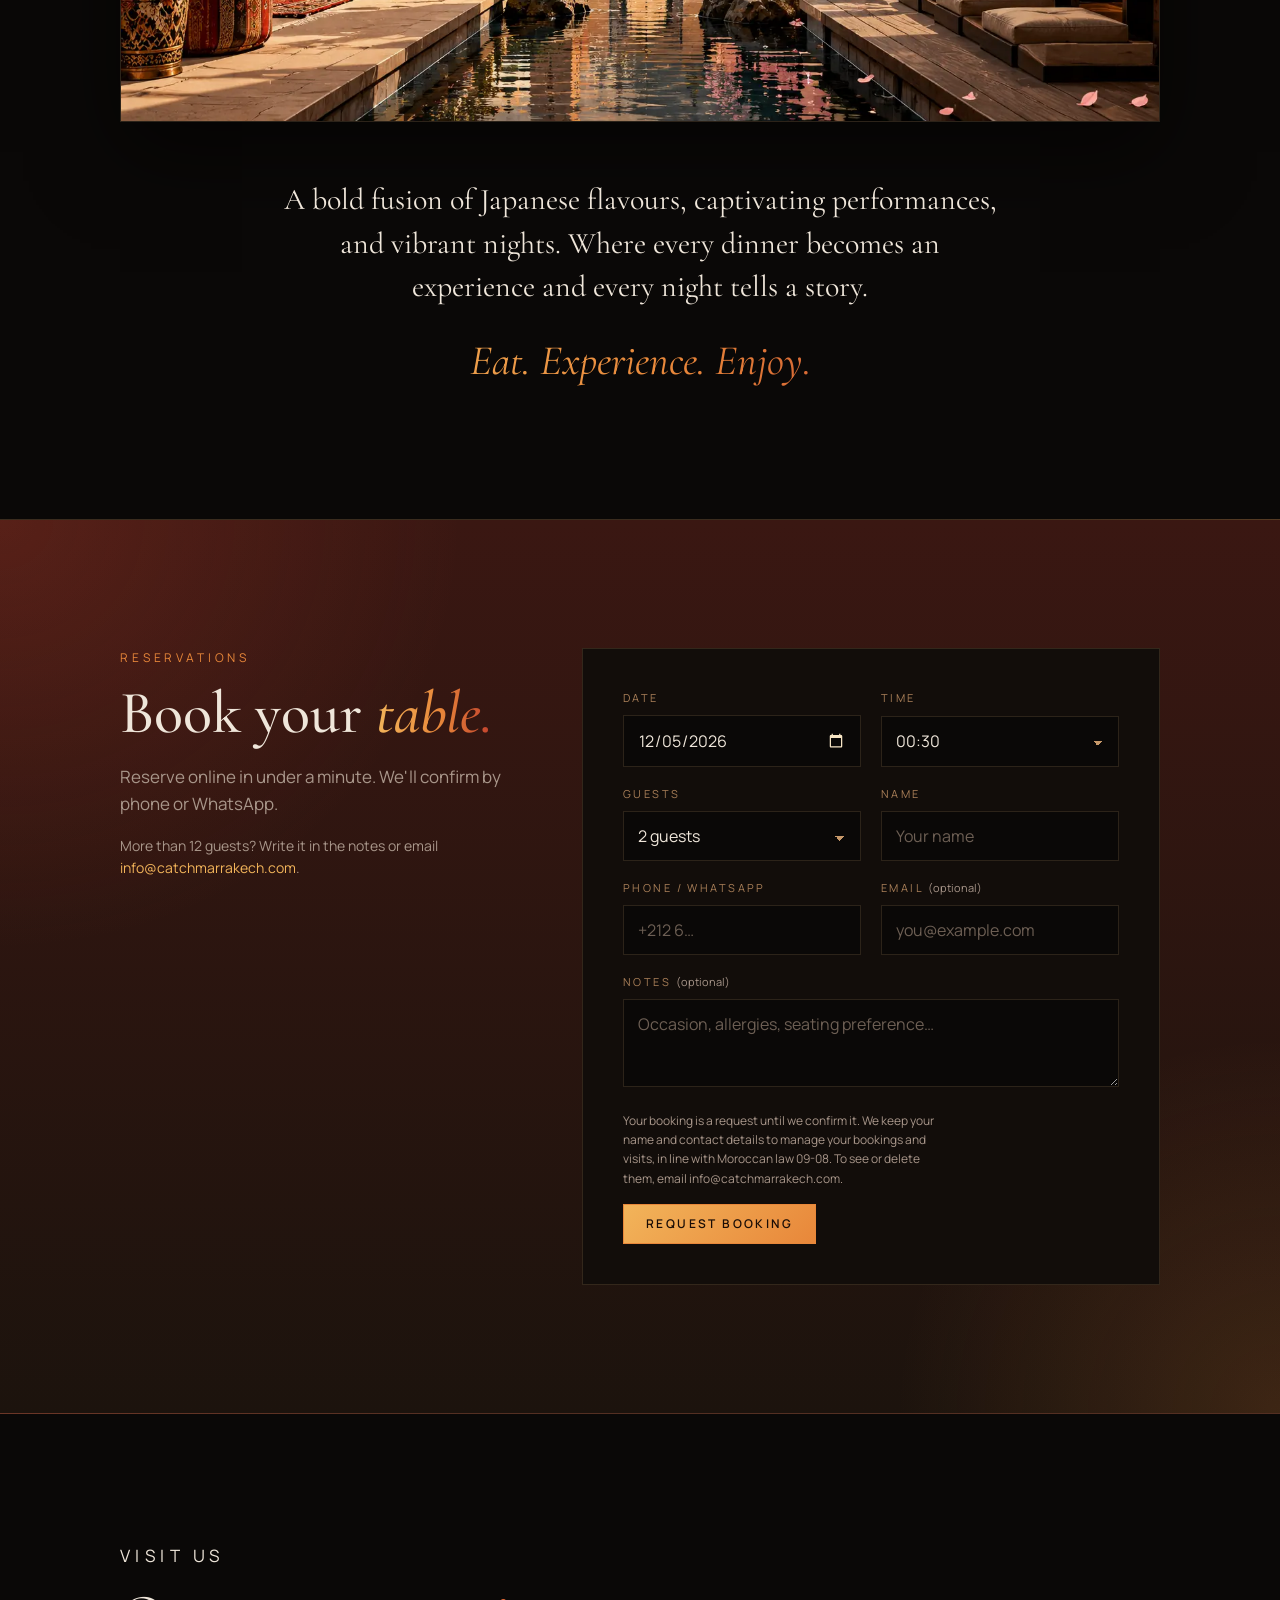
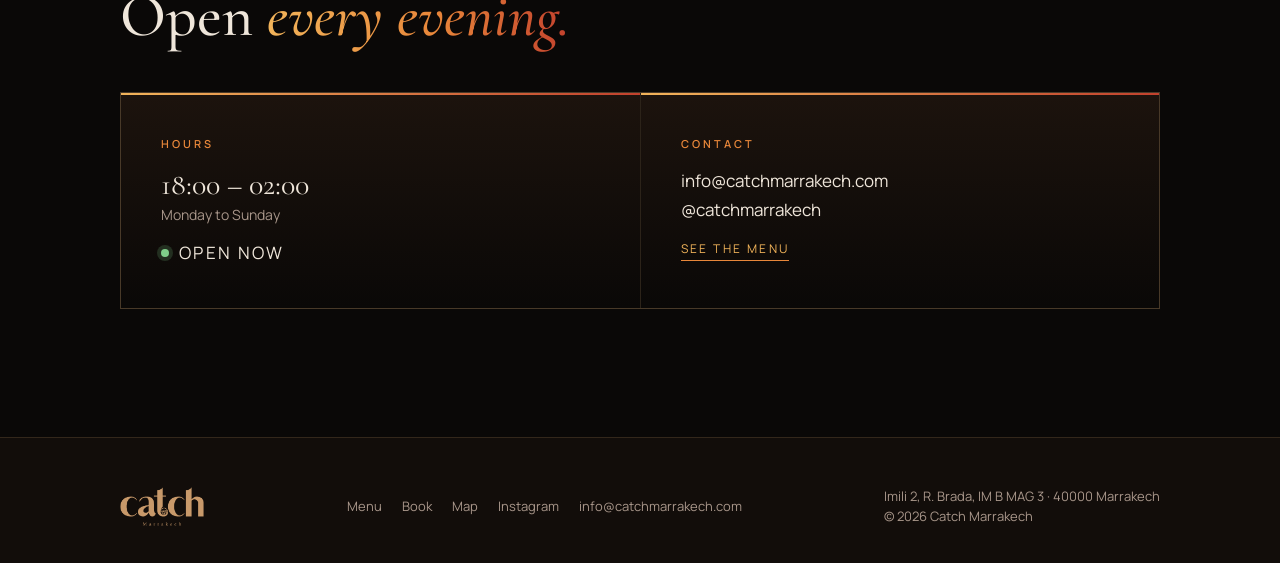
==== commit f2e4bf64: "Add files via upload" ====
--- a/index.html
+++ b/index.html
@@ -1,20 +1,19 @@
 <!doctype html>
-<html lang="fr">
+<html lang="en">
 <head>
 <meta charset="utf-8">
 <meta name="viewport" content="width=device-width, initial-scale=1">
-<title>Catch Marrakech · Cuisine asiatique fusion</title>
-<meta name="description" content="Catch Marrakech : cuisine asiatique fusion à Marrakech. Là où les saveurs d’Asie rencontrent les nuits de Marrakech. Ouvert tous les soirs de 18h à 2h. Réservez votre table en ligne.">
-<link rel="canonical" href="https://www.catchmarrakech.com/fr/">
+<title>Catch Marrakech · Asian Kitchen</title>
+<meta name="description" content="Catch Marrakech: Asian kitchen in Marrakech. Where Asian flavors meet Marrakech nights. Open every evening 18:00 – 02:00. Book your table online.">
+<link rel="canonical" href="https://www.catchmarrakech.com/">
 <link rel="alternate" hreflang="en" href="https://www.catchmarrakech.com/">
-<link rel="alternate" hreflang="fr" href="https://www.catchmarrakech.com/fr/">
+<link rel="alternate" hreflang="fr" href="https://www.catchmarrakech.com/fr">
 <link rel="alternate" hreflang="x-default" href="https://www.catchmarrakech.com/">
 <link rel="icon" type="image/png" href="icon.png">
-<meta property="og:title" content="Catch Marrakech · Cuisine asiatique fusion">
-<meta property="og:description" content="Là où les saveurs d’Asie rencontrent les nuits de Marrakech. Ouvert tous les soirs de 18h à 2h.">
+<meta property="og:title" content="Catch Marrakech · Asian Kitchen">
+<meta property="og:description" content="Where Asian flavors meet Marrakech nights. Open every evening 18:00 – 02:00.">
 <meta property="og:image" content="https://www.catchmarrakech.com/og.jpg">
-<meta property="og:url" content="https://www.catchmarrakech.com/fr/">
-<meta property="og:locale" content="fr_FR">
+<meta property="og:url" content="https://www.catchmarrakech.com/">
 <meta name="theme-color" content="#0a0807">
 <link rel="preconnect" href="https://fonts.googleapis.com">
 <link rel="preconnect" href="https://fonts.gstatic.com" crossorigin>
@@ -54,23 +53,23 @@
 <body>
 
 <header class="nav" id="nav">
-  <a href="/fr/" aria-label="Accueil Catch Marrakech"><span class="logo" role="img" aria-label="Catch Marrakech"></span></a>
+  <a href="/" aria-label="Catch Marrakech home"><span class="logo" role="img" aria-label="Catch Marrakech"></span></a>
   <div class="nav__right">
-    <div class="lang"><a href="/" lang="en" hreflang="en">EN</a><a href="/fr/" aria-current="true">FR</a></div>
-    <a class="btn" href="/fr/#reserve">Réserver</a>
-    <button class="burger" id="burger" type="button" aria-label="Ouvrir le menu" aria-expanded="false" aria-controls="drawer"><i></i><i></i></button>
+    <div class="lang"><a href="/" aria-current="true">EN</a><a href="/fr" lang="fr" hreflang="fr">FR</a></div>
+    <a class="btn" href="/#reserve">Book a table</a>
+    <button class="burger" id="burger" type="button" aria-label="Open navigation" aria-expanded="false" aria-controls="drawer"><i></i><i></i></button>
   </div>
 </header>
 <nav class="drawer" id="drawer" aria-hidden="true">
   <div>
     <ul>
-      <li><a href="/fr/" aria-current="page">Accueil</a></li>
-      <li><a href="/fr/menu">La carte</a></li>
-      <li><a href="/fr/#reserve">Réserver une table</a></li>
-      <li><a href="/fr/#visit">Nous trouver</a></li>
+      <li><a href="/" aria-current="page">Home</a></li>
+      <li><a href="/menu">Menu</a></li>
+      <li><a href="/#reserve">Book a table</a></li>
+      <li><a href="/#visit">Visit us</a></li>
       <li><a href="https://www.instagram.com/catchmarrakech/" target="_blank" rel="noopener">Instagram</a></li>
     </ul>
-    <small>Tous les soirs 18h – 2h</small>
+    <small>Every night 18:00 – 02:00</small>
   </div>
 </nav>
 
@@ -83,20 +82,20 @@
       <figure><img src="/img/prawns.webp" alt=""></figure>
     </div>
     <div>
-      <h1><span class="logo" role="img" aria-label="Catch Marrakech"></span><span class="sr">Catch Marrakech, cuisine asiatique fusion</span></h1>
+      <h1><span class="logo" role="img" aria-label="Catch Marrakech"></span><span class="sr">Catch Marrakech, Asian kitchen</span></h1>
       <div class="rule"></div>
-      <p class="hero__tag">Là où les saveurs d’Asie rencontrent les nuits de Marrakech</p>
-      <p class="hero__meta">Fusion asiatique · Tous les soirs 18h – 2h</p>
-      <a class="btn btn--solid" href="#reserve">Réserver une table</a>
+      <p class="hero__tag">Where Asian flavors meet Marrakech nights</p>
+      <p class="hero__meta">Asian fusion · Every night 18:00 – 02:00</p>
+      <a class="btn btn--solid" href="#reserve">Book a table</a>
     </div>
   </section>
 
   <section class="fusion">
     <div class="wrap">
-      <figure class="fusion__img reveal"><img src="/img/fusion.webp" alt="Marrakech rencontre l’Asie : un riad marocain avec zellige et lanternes ouvert sur un jardin japonais, cerisiers en fleurs et mont Fuji" width="1536" height="1024" loading="lazy" onerror="this.parentNode.hidden=true"></figure>
+      <figure class="fusion__img reveal"><img src="/img/fusion.webp" alt="Marrakech meets Asia: a Moroccan riad with zellige and lanterns opening onto a Japanese garden with cherry blossoms and Mount Fuji" width="1536" height="1024" loading="lazy" onerror="this.parentNode.hidden=true"></figure>
       <div class="fusion__text reveal">
-        <p>Une fusion audacieuse de saveurs japonaises, de spectacles captivants et de nuits vibrantes. Où chaque dîner devient une expérience et chaque nuit raconte une histoire.</p>
-        <p class="fusion__tag">Savourer. Vivre. Profiter.</p>
+        <p>A bold fusion of Japanese flavours, captivating performances, and vibrant nights. Where every dinner becomes an experience and every night tells a story.</p>
+        <p class="fusion__tag">Eat. Experience. Enjoy.</p>
       </div>
     </div>
   </section>
@@ -104,10 +103,10 @@
   <section class="reserve" id="reserve">
     <div class="wrap reserve__grid">
       <div class="reveal">
-        <p class="eyebrow">Réservations</p>
-        <h2>Réservez votre <em>table.</em></h2>
-        <p class="lead">Réservez en ligne en moins d’une minute. Nous confirmons par téléphone ou WhatsApp.</p>
-        <p class="lead" style="font-size:14px">Plus de 12 personnes ? Indiquez-le dans les remarques ou écrivez à <a href="mailto:info@catchmarrakech.com" style="color:var(--saffron)">info@catchmarrakech.com</a>.</p>
+        <p class="eyebrow">Reservations</p>
+        <h2>Book your <em>table.</em></h2>
+        <p class="lead">Reserve online in under a minute. We'll confirm by phone or WhatsApp.</p>
+        <p class="lead" style="font-size:14px">More than 12 guests? Write it in the notes or email <a href="mailto:info@catchmarrakech.com" style="color:var(--saffron)">info@catchmarrakech.com</a>.</p>
       </div>
       <div class="reveal">
         <form class="book" id="book" novalidate>
@@ -116,41 +115,41 @@
             <input id="f-date" name="date" type="date" required>
           </div>
           <div class="field">
-            <label for="f-time">Heure</label>
+            <label for="f-time">Time</label>
             <select id="f-time" name="time" required></select>
           </div>
           <div class="field">
-            <label for="f-guests">Personnes</label>
+            <label for="f-guests">Guests</label>
             <select id="f-guests" name="guests" required></select>
           </div>
           <div class="field">
-            <label for="f-name">Nom</label>
-            <input id="f-name" name="name" type="text" autocomplete="name" maxlength="80" required placeholder="Votre nom">
-          </div>
-          <div class="field">
-            <label for="f-phone">Téléphone / WhatsApp</label>
+            <label for="f-name">Name</label>
+            <input id="f-name" name="name" type="text" autocomplete="name" maxlength="80" required placeholder="Your name">
+          </div>
+          <div class="field">
+            <label for="f-phone">Phone / WhatsApp</label>
             <input id="f-phone" name="phone" type="tel" autocomplete="tel" maxlength="30" required placeholder="+212 6…">
           </div>
           <div class="field">
-            <label for="f-email">E-mail <span>(facultatif)</span></label>
-            <input id="f-email" name="email" type="email" autocomplete="email" maxlength="120" placeholder="vous@exemple.com">
+            <label for="f-email">Email <span>(optional)</span></label>
+            <input id="f-email" name="email" type="email" autocomplete="email" maxlength="120" placeholder="you@example.com">
           </div>
           <div class="field field--full">
-            <label for="f-notes">Remarques <span>(facultatif)</span></label>
-            <textarea id="f-notes" name="notes" maxlength="500" placeholder="Occasion, allergies, préférence de table…"></textarea>
-          </div>
-          <div class="hp" aria-hidden="true"><label>Site web <input name="website" tabindex="-1" autocomplete="off"></label></div>
+            <label for="f-notes">Notes <span>(optional)</span></label>
+            <textarea id="f-notes" name="notes" maxlength="500" placeholder="Occasion, allergies, seating preference…"></textarea>
+          </div>
+          <div class="hp" aria-hidden="true"><label>Website <input name="website" tabindex="-1" autocomplete="off"></label></div>
           <p class="msg" id="book-msg" role="alert"></p>
           <div class="book__foot">
-            <small>Votre réservation est une demande jusqu’à notre confirmation. Nous conservons votre nom et vos coordonnées pour gérer vos réservations et visites, conformément à la loi marocaine 09-08. Pour les consulter ou les supprimer, écrivez à info@catchmarrakech.com.</small>
-            <button class="btn btn--solid" type="submit" id="book-btn">Envoyer la demande</button>
+            <small>Your booking is a request until we confirm it. We keep your name and contact details to manage your bookings and visits, in line with Moroccan law 09-08. To see or delete them, email info@catchmarrakech.com.</small>
+            <button class="btn btn--solid" type="submit" id="book-btn">Request booking</button>
           </div>
         </form>
         <div class="done" id="book-done" role="status">
-          <h3>Merci !</h3>
-          <p id="done-text">Nous avons bien reçu votre demande et vous confirmerons rapidement.</p>
+          <h3>Thank you!</h3>
+          <p id="done-text">We've received your request and will confirm shortly.</p>
           <span class="ref" id="done-ref"></span><br>
-          <button class="btn" type="button" id="book-again">Faire une autre réservation</button>
+          <button class="btn" type="button" id="book-again">Make another booking</button>
         </div>
       </div>
     </div>
@@ -159,21 +158,21 @@
   <section class="visit" id="visit">
     <div class="wrap">
       <div class="reveal">
-        <p class="eyebrow">Nous trouver</p>
-        <h2>Ouvert <em>tous les soirs.</em></h2>
+        <p class="eyebrow">Visit us</p>
+        <h2>Open <em>every evening.</em></h2>
       </div>
       <div class="visit__grid visit__grid--2 reveal">
         <div>
-          <h3>Horaires</h3>
-          <p class="big">18h – 2h</p>
-          <p style="color:var(--muted);font-size:14px">Du lundi au dimanche</p>
-          <p class="status" id="status"><i></i><span>Heure de Marrakech</span></p>
+          <h3>Hours</h3>
+          <p class="big">18:00 – 02:00</p>
+          <p style="color:var(--muted);font-size:14px">Monday to Sunday</p>
+          <p class="status" id="status"><i></i><span>Marrakech time</span></p>
         </div>
         <div>
           <h3>Contact</h3>
           <p><a href="mailto:info@catchmarrakech.com">info@catchmarrakech.com</a></p>
           <p><a href="https://www.instagram.com/catchmarrakech/" target="_blank" rel="noopener">@catchmarrakech</a></p>
-          <a class="link" href="/fr/menu">Voir la carte</a>
+          <a class="link" href="/menu">See the menu</a>
         </div>
       </div>
     </div>
@@ -183,7 +182,7 @@
 <footer>
   <div class="foot">
     <span class="logo" role="img" aria-label="Catch Marrakech"></span>
-    <nav><a href="/fr/menu">La carte</a><a href="/fr/#reserve">Réserver</a><a href="https://maps.app.goo.gl/BqxYbUBCXpp8ehJy6" target="_blank" rel="noopener">Plan</a><a href="https://www.instagram.com/catchmarrakech/" target="_blank" rel="noopener">Instagram</a><a href="mailto:info@catchmarrakech.com">info@catchmarrakech.com</a></nav>
+    <nav><a href="/menu">Menu</a><a href="/#reserve">Book</a><a href="https://maps.app.goo.gl/BqxYbUBCXpp8ehJy6" target="_blank" rel="noopener">Map</a><a href="https://www.instagram.com/catchmarrakech/" target="_blank" rel="noopener">Instagram</a><a href="mailto:info@catchmarrakech.com">info@catchmarrakech.com</a></nav>
     <p>Imili 2, R. Brada, IM B MAG 3 · 40000 Marrakech<br>© <span id="year">2026</span> Catch Marrakech</p>
   </div>
 </footer>
@@ -207,7 +206,7 @@
     const open = h >= 18 || h < 2;
     const s = document.getElementById('status');
     s.classList.toggle('open', open);
-    s.querySelector('span').textContent = open ? 'Ouvert maintenant' : 'Fermé · ouvre à 18h';
+    s.querySelector('span').textContent = open ? 'Open now' : 'Closed now · opens at 18:00';
   } catch (e) {}
 
   // ---- reservation form ----
@@ -222,7 +221,7 @@
   const msg = document.getElementById('book-msg');
   const btn = document.getElementById('book-btn');
 
-  for (let g = 1; g <= 12; g++) fGuests.add(new Option(g + (g === 1 ? ' personne' : ' personnes'), g));
+  for (let g = 1; g <= 12; g++) fGuests.add(new Option(g + (g === 1 ? ' guest' : ' guests'), g));
   fGuests.value = '2';
 
   // "Today's" evening: before 02:00 it is still last night's service
@@ -238,7 +237,7 @@
     fTime.innerHTML = '';
     SLOTS.filter(m => fDate.value !== st.date || m >= st.minutes + 30)
          .forEach(m => fTime.add(new Option(fmt(m), fmt(m))));
-    if (!fTime.options.length) fTime.add(new Option('Plus de créneau aujourd’hui', ''));
+    if (!fTime.options.length) fTime.add(new Option('No more times today', ''));
     if ([...fTime.options].some(o => o.value === prev)) fTime.value = prev;
     else if ([...fTime.options].some(o => o.value === '20:00')) fTime.value = '20:00';
   }
@@ -255,25 +254,25 @@
     e.preventDefault();
     msg.className = 'msg';
     const data = Object.fromEntries(new FormData(form));
-    if (!data.date || !data.time) return showErr('Veuillez choisir une date et une heure.');
-    if (!data.name.trim()) return showErr('Veuillez indiquer votre nom.');
-    if (data.phone.replace(/\D/g,'').length < 8) return showErr('Veuillez indiquer un numéro de téléphone valide.');
-    if (data.email && !/^[^\s@]+@[^\s@]+\.[^\s@]+$/.test(data.email)) return showErr('Veuillez vérifier votre adresse e-mail.');
-    btn.disabled = true; btn.textContent = 'Envoi…';
+    if (!data.date || !data.time) return showErr('Please choose a date and time.');
+    if (!data.name.trim()) return showErr('Please enter your name.');
+    if (data.phone.replace(/\D/g,'').length < 8) return showErr('Please enter a valid phone number.');
+    if (data.email && !/^[^\s@]+@[^\s@]+\.[^\s@]+$/.test(data.email)) return showErr('Please check your email address.');
+    btn.disabled = true; btn.textContent = 'Sending…';
     try {
-      const r = await fetch('/api/reserve', { method:'POST', headers:{'Content-Type':'application/json'}, body: JSON.stringify(Object.assign({ lang: 'fr' }, data)) });
+      const r = await fetch('/api/reserve', { method:'POST', headers:{'Content-Type':'application/json'}, body: JSON.stringify(data) });
       const j = await r.json().catch(() => ({}));
-      if (!r.ok) throw new Error(j.error || 'Une erreur est survenue. Veuillez réessayer.');
-      const nice = new Date(data.date + 'T12:00:00Z').toLocaleDateString('fr-FR',{weekday:'long',day:'numeric',month:'long',timeZone:'UTC'});
+      if (!r.ok) throw new Error(j.error || 'Something went wrong. Please try again.');
+      const nice = new Date(data.date + 'T12:00:00Z').toLocaleDateString('en-GB',{weekday:'long',day:'numeric',month:'long',timeZone:'UTC'});
       document.getElementById('done-text').textContent =
-        `Nous avons bien reçu votre demande pour ${data.guests} ${data.guests === '1' ? 'personne' : 'personnes'} le ${nice} à ${data.time}. Nous vous confirmerons rapidement par téléphone ou WhatsApp.`;
-      document.getElementById('done-ref').textContent = 'Référence ' + j.ref;
+        `We've received your request for ${data.guests} ${data.guests === '1' ? 'guest' : 'guests'} on ${nice} at ${data.time}. We'll confirm shortly by phone or WhatsApp.`;
+      document.getElementById('done-ref').textContent = 'Reference ' + j.ref;
       form.style.display = 'none';
       document.getElementById('book-done').style.display = 'block';
     } catch (err) {
-      showErr(err.message || 'Impossible d’envoyer votre réservation. Réessayez ou écrivez-nous sur Instagram.');
+      showErr(err.message || 'Could not send your booking. Please try again or message us on Instagram.');
     } finally {
-      btn.disabled = false; btn.textContent = 'Envoyer la demande';
+      btn.disabled = false; btn.textContent = 'Request booking';
     }
   });
   document.getElementById('book-again').addEventListener('click', () => {
